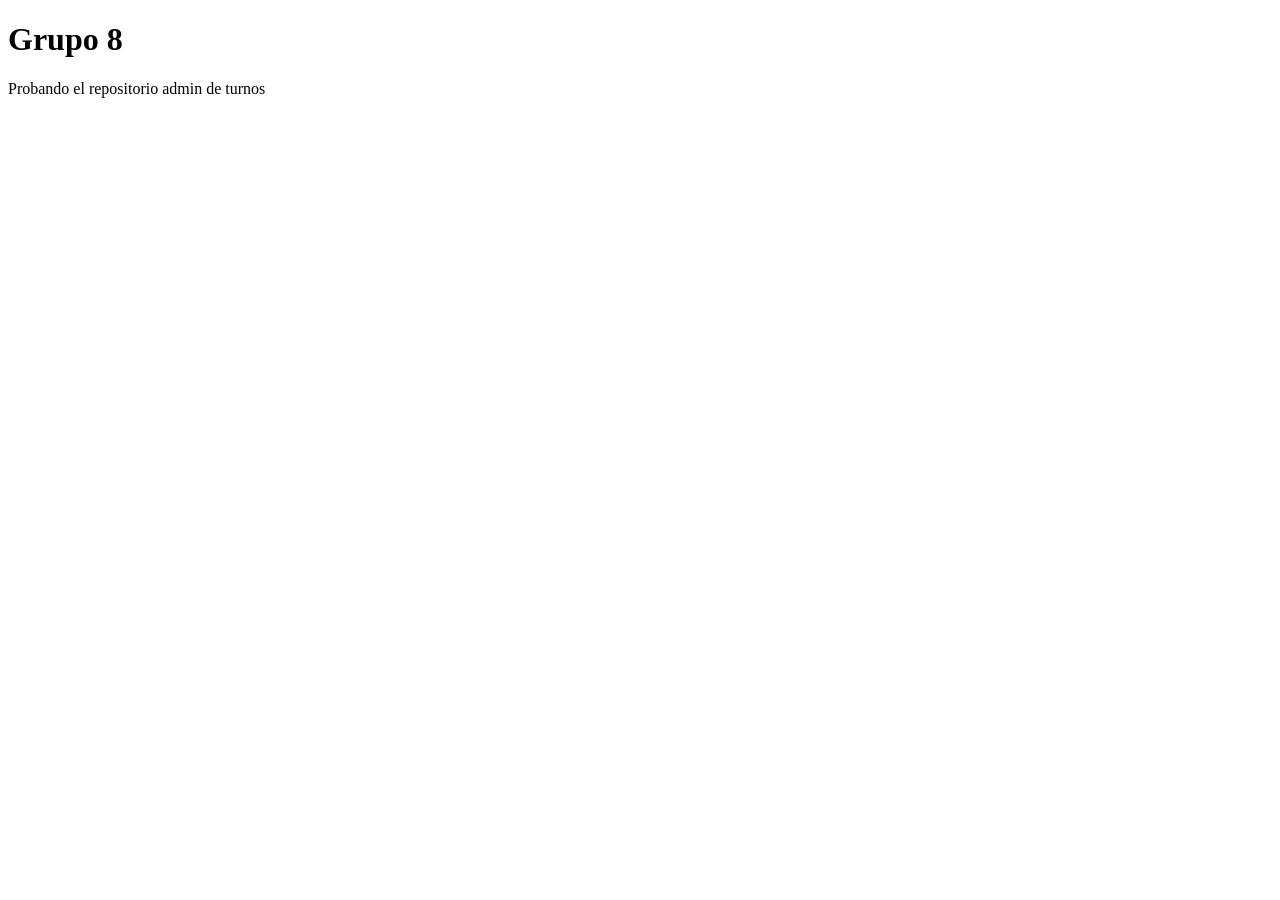
==== index.html @ 83505e36 "repositorio nuevo" ====
<!DOCTYPE html>
<html lang="en">
<head>
    <meta charset="UTF-8">
    <meta name="viewport" content="width=device-width, initial-scale=1.0">
    <title>Grupo 8</title>
</head>
<body>
    <h1>Grupo 8</h1>
    <p>Probando el repositorio admin de turnos</p>
</body>
</html>
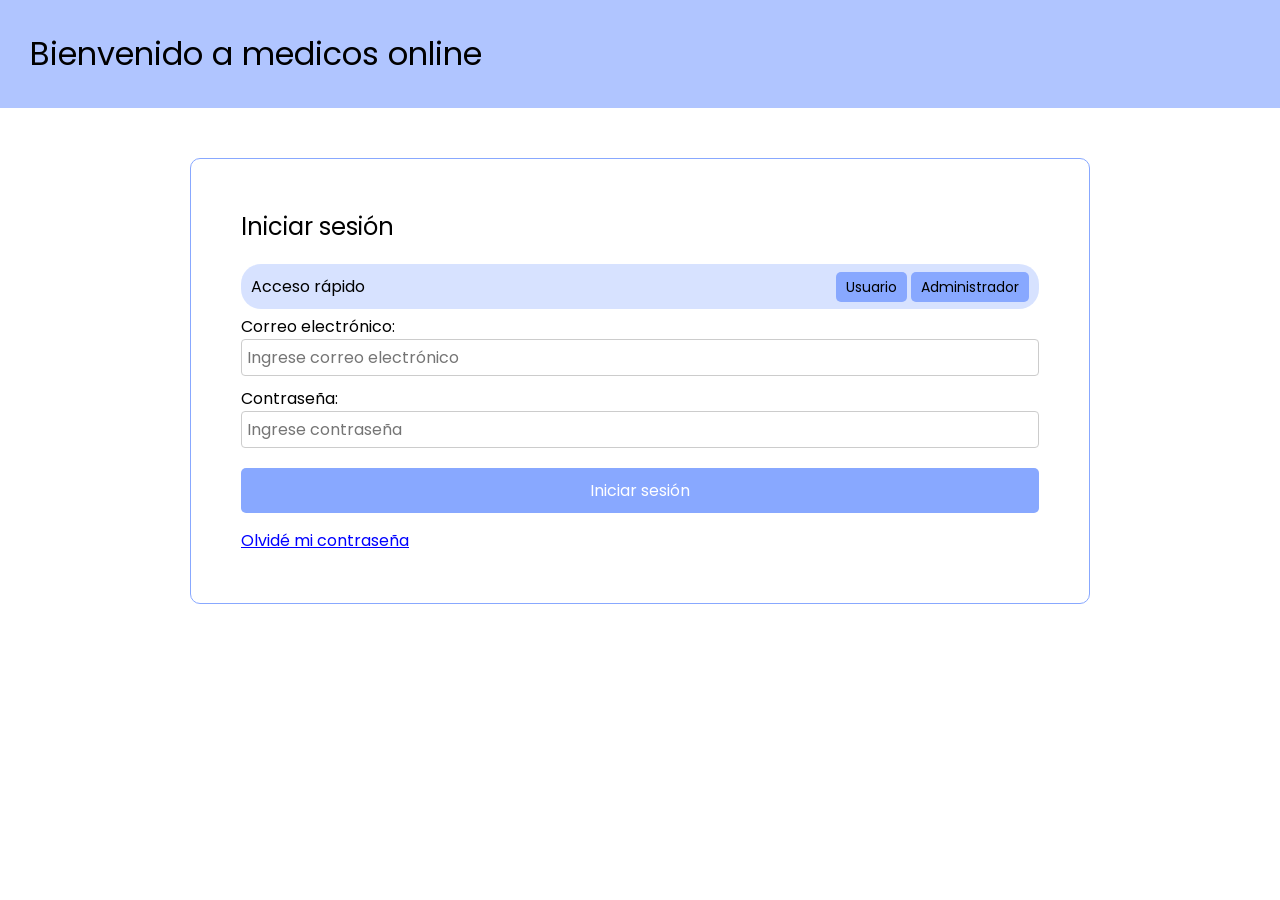
==== commit 1655f2a5: "ordenando carpetas" ====
--- a/index.html
+++ b/index.html
@@ -1,12 +1,55 @@
 <!DOCTYPE html>
 <html lang="en">
+
 <head>
     <meta charset="UTF-8">
     <meta name="viewport" content="width=device-width, initial-scale=1.0">
-    <title>Grupo 8</title>
+    <title>Inicio sesion</title>
+    <link rel="stylesheet" href=".css/styles.css">
+    <link rel="preconnect" href="https://fonts.googleapis.com">
+    <link rel="preconnect" href="https://fonts.gstatic.com" crossorigin>
+    <link
+        href="https://fonts.googleapis.com/css2?family=Poppins:ital,wght@0,100;0,200;0,300;0,400;0,500;0,600;0,700;0,800;0,900;1,100;1,200;1,300;1,400;1,500;1,600;1,700;1,800;1,900&display=swap"
+        rel="stylesheet">
+
 </head>
+
 <body>
-    <h1>Grupo 8</h1>
-    <p>Probando el repositorio admin de turnos</p>
+    <header class="header-inicio">
+        <h1>Bienvenido a medicos online</h1>
+    </header>
+    <main class="main">
+        <section class="login-section">
+            <h3 >Iniciar sesión</h3>
+            <div class="acceso-rapido">
+                <span>Acceso rápido</span>
+                <div>
+                    <a href=".html/usuario.html" class="button-simple">Usuario</a>
+                    <a href=".html/admin.html" class="button-simple">Administrador</a>
+                </div>
+            </div>
+
+            <form class="formulario-inicio" action=".html/usuario.html" method="get">
+                <div class="formulario-items">
+                    <label for="username">Correo electrónico:</label>
+                    <input class="input-form" type="email" id="username" name="username" placeholder="Ingrese correo electrónico" required>
+                </div>
+                <div class="formulario-items">
+                    <label for="password">Contraseña:</label>
+                    <input class="input-form" placeholder="Ingrese contraseña" type="password" id="password" name="password" required>
+                </div>
+
+                <button class="button-iniciar" type="submit">Iniciar sesión</button>
+            </form>
+
+
+            <div>
+                <a class="button-recuperar">Olvidé mi contraseña</a>
+            </div>
+
+        </section>
+    </main>
+
 </body>
+
 </html>
--- a/.css/styles.css
+++ b/.css/styles.css
@@ -0,0 +1,658 @@
+* {
+    margin: 0;
+    padding: 0;
+    box-sizing: border-box;
+    font-family: "Poppins", sans-serif;
+    font-weight: 400;
+    font-style: normal;
+}
+
+
+html,
+body {
+    min-width: 370px;
+}
+
+.header-inicio {
+    background-color: #88a8ffa9;
+    padding: 30px;
+    text-align: left;
+    margin-bottom: 50px;
+
+}
+
+.main {
+    display: flex;
+    justify-content: center;
+    align-items: center;
+    max-height: 100vh;
+}
+
+.login-section {
+    width: 100vh;
+    display: flex;
+    flex-direction: column;
+    border: 1px solid #88a8ff;
+    border-radius: 10px;
+    padding: 50px;
+    justify-content: center;
+    align-items: flex-start;
+
+}
+
+h3 {
+    font-size: 24px;
+    margin-bottom: 20px;
+    color: black;
+}
+
+.acceso-rapido {
+    display: flex;
+    flex-direction: row;
+    justify-content: space-between;
+    width: 100%;
+    padding: 10px 10px;
+    background-color: #88a8ff56;
+    text-align: center;
+    border-radius: 20px;
+
+}
+
+.button-simple {
+    background-color: #88a8ff;
+    color: black;
+    border: none;
+    padding: 5px 10px;
+    text-decoration: none;
+    cursor: pointer;
+    font-size: 14px;
+    border-radius: 5px;
+}
+
+.formulario-inicio {
+    display: flex;
+    flex-direction: column;
+    width: 100%;
+}
+
+.formulario-items {
+    display: flex;
+    flex-direction: column;
+    padding: 5px 0px;
+}
+
+.input-form {
+    padding: 5px;
+    border: 1px solid #ccc;
+    border-radius: 4px;
+    font-size: 16px;
+}
+
+.button-iniciar {
+    background-color: #88a8ff;
+    color: white;
+    border: none;
+    padding: 10px 20px;
+    cursor: pointer;
+    font-size: 16px;
+    border-radius: 5px;
+    margin: 15px 0px;
+}
+
+.button-recuperar {
+    text-align: center;
+    padding: 30px 0px;
+    color: blue;
+    text-decoration: underline;
+    cursor: pointer;
+
+}
+
+/* --- MI PERFIL --- */
+
+.pagina-perfil {
+    width: 80%;
+    max-width: 900px;
+    margin: 40px auto;
+}
+
+.pagina-perfil h2 {
+    font-size: 28px;
+    margin-bottom: 10px;
+}
+
+.pagina-perfil p {
+    margin-bottom: 20px;
+}
+
+.info-cuenta {
+    background-color: #88a8ff;
+    border: 1px solid #88a8ff;
+    border-radius: 10px;
+    padding: 25px;
+    margin-bottom: 25px;
+}
+
+.info-cuenta h3 {
+    margin-bottom: 15px;
+}
+
+.info-cuenta ul {
+    padding-left: 20px;
+    margin-bottom: 20px;
+}
+
+.info-cuenta li {
+    margin-bottom: 10px;
+}
+
+.info-cuenta button {
+    background-color: rgb(219, 235, 255);
+    color: black;
+    border: none;
+    padding: 10px 20px;
+    cursor: pointer;
+    border-radius: 5px;
+}
+
+.historial-turnos,
+.proximos-turnos {
+    background-color: white;
+    border: 1px solid #88a8ff;
+    border-radius: 10px;
+    padding: 25px;
+    margin-bottom: 25px;
+}
+
+.historial-turnos h3,
+.proximos-turnos h3 {
+    margin-bottom: 15px;
+}
+
+.historial-turnos ul,
+.proximos-turnos ul {
+    padding-left: 20px;
+    margin-bottom: 20px;
+}
+
+.historial-turnos li,
+.proximos-turnos li {
+    margin-bottom: 10px;
+}
+
+.pagina-perfil .button-volver {
+    display: inline-block;
+    background-color: #88a8ff;
+    color: black;
+    border: none;
+    padding: 10px 20px;
+    text-decoration: none;
+    cursor: pointer;
+    font-size: 16px;
+    border-radius: 5px;
+    margin-bottom: 20px;
+}
+
+/* ---- PÁGINA USUARIO ---- */
+
+
+.header-principal {
+    background-color: #88a8ffa9;
+    padding: 25px;
+    display: flex;
+    justify-content: space-between;
+    align-items: center;
+}
+
+.header-principal-nav {
+    display: flex;
+    align-items: center;
+    gap: 20px;
+}
+
+.header-principal a {
+    color: black;
+    padding: 5px 10px;
+    background-color: #88a8ff56;
+    border: 1px solid #88a8ff;
+    border-radius: 5px;
+    text-decoration: none;
+}
+
+.button-tema-pagina {
+    background-color: #88a8ff;
+    border: none;
+    border-radius: 5px;
+    padding: 10px;
+    cursor: pointer;
+}
+
+
+.pagina-usuario {
+    display: flex;
+    gap: 30px;
+    padding: 30px;
+    align-items: stretch;
+}
+
+
+.pagina-usuario aside {
+    width: 220px;
+    background-color: #88a8ff56;
+    border-radius: 10px;
+    padding: 20px;
+    box-sizing: border-box;
+}
+
+.pagina-usuario aside nav {
+    display: flex;
+    flex-direction: column;
+    gap: 20px;
+}
+
+.pagina-usuario aside a {
+    color: black;
+    text-decoration: none;
+}
+
+
+
+.contenido-usuario {
+    flex: 1;
+    display: flex;
+    flex-direction: column;
+    gap: 25px;
+}
+
+
+.home-usuario {
+    background-color: #88a8ff56;
+    border: 1px solid #88a8ff;
+    border-radius: 10px;
+    padding: 25px;
+    margin-bottom: 0;
+}
+
+.home-usuario p {
+    margin-bottom: 10px;
+}
+
+.button-nuevo-turno {
+    background-color: #88a8ff;
+    color: black;
+    border: none;
+    border-radius: 5px;
+    padding: 10px 20px;
+    margin: 10px 0px;
+    cursor: pointer;
+}
+
+.tarjetas-usuario {
+    display: flex;
+    gap: 20px;
+}
+
+.tarjetas-usuario .cards {
+    background-color: white;
+    border: 1px solid #88a8ff;
+    border-radius: 10px;
+    padding: 25px;
+    flex: 1;
+}
+
+.tarjetas-usuario .cards span {
+    display: block;
+    font-size: 20px;
+    font-weight: 600;
+    margin-bottom: 10px;
+}
+
+.tarjetas-usuario .cards p {
+    margin-bottom: 15px;
+}
+
+.tarjetas-usuario .cards a {
+    color: black;
+    text-decoration: none;
+}
+
+/* ---- PÁGINA SOLICITAR TURNOS ---- */
+
+
+
+.pagina-solicitud {
+    width: 80%;
+    max-width: 700px;
+    margin: 40px auto;
+}
+
+
+
+.pagina-solicitud .formulario {
+    background-color: white;
+    border: 1px solid #88a8ff;
+    border-radius: 10px;
+    padding: 30px;
+}
+
+
+
+.pagina-solicitud h2 {
+    font-size: 24px;
+    margin-bottom: 25px;
+    text-align: center;
+}
+
+
+
+.pagina-solicitud form {
+    display: flex;
+    flex-direction: column;
+}
+
+
+
+.pagina-solicitud label {
+    margin-bottom: 5px;
+    margin-top: 15px;
+}
+
+
+
+.pagina-solicitud input {
+    padding: 10px;
+    border: 1px solid #cccccc;
+    border-radius: 5px;
+    font-size: 16px;
+}
+
+.pagina-solicitud button {
+    background-color: #88a8ff;
+    color: black;
+    border: none;
+    border-radius: 5px;
+    padding: 12px 20px;
+    margin-top: 25px;
+    cursor: pointer;
+}
+
+
+.pagina-solicitud button:hover {
+    background-color: #6e92f5;
+
+}
+
+.pagina-solicitud .volver-solicitud {
+    display: inline-block;
+    background-color: #88a8ff;
+    color: black;
+    text-decoration: none;
+    border-radius: 5px;
+    padding: 10px 20px;
+    margin-top: 20px;
+}
+
+
+/* ---- PÁGINA ADMINISTRADOR ---- */
+
+
+
+.header-admin {
+    display: flex;
+    justify-content: space-between;
+    align-items: center;
+    background-color: #88a8ffa9;
+    padding: 25px;
+
+}
+
+.header-admin h1 {
+    margin-bottom: 15px;
+}
+
+.header-admin nav {
+    display: flex;
+    gap: 20px;
+    display: flex;
+    align-items: center;
+}
+
+.header-admin a {
+    color: black;
+    text-decoration: none;
+}
+
+
+
+.pagina-admin {
+    width: 80%;
+    max-width: 900px;
+    margin: 40px auto;
+}
+
+
+.pagina-admin .crear-turno {
+    background-color: #88a8ff56;
+    border: 1px solid #88a8ff;
+    border-radius: 10px;
+    padding: 25px;
+    margin-bottom: 25px;
+}
+
+.pagina-admin h2 {
+    font-size: 24px;
+    margin-bottom: 20px;
+}
+
+
+.pagina-admin form {
+    display: flex;
+    flex-direction: column;
+}
+
+.pagina-admin label {
+    margin-top: 15px;
+    margin-bottom: 5px;
+}
+
+.pagina-admin input {
+    padding: 10px;
+    border: 1px solid #cccccc;
+    border-radius: 5px;
+    font-size: 16px;
+}
+
+
+
+.pagina-admin button {
+    background-color: #88a8ff;
+    color: black;
+    border: none;
+    border-radius: 5px;
+    padding: 12px 20px;
+    margin-top: 20px;
+    cursor: pointer;
+}
+
+
+
+.pagina-admin .turnos {
+    border: 1px solid #88a8ff;
+    border-radius: 10px;
+    padding: 25px;
+}
+
+.pagina-admin .turnos article {
+    background-color: #88a8ff56;
+    border-radius: 5px;
+    padding: 15px;
+    margin-bottom: 15px;
+}
+
+.pagina-admin .turnos h3 {
+    margin-bottom: 10px;
+}
+
+.pagina-admin .turnos p {
+    margin-bottom: 5px;
+
+}
+
+/* pagina mis turnos */
+
+.lista-turnos {
+    display: grid;
+    grid-template-columns: 1fr 1fr 1fr 1fr;
+    gap: 20px;
+    margin: 20px 0;
+}
+
+.card-turno {
+    display: flex;
+    flex-direction: column;
+    gap: 14px;
+    padding: 20px;
+    border: 1px solid #d9d9d9;
+    border-radius: 12px;
+    background: #ffffff;
+    color: #222222;
+    box-shadow: 0 2px 6px rgba(0, 0, 0, 0.08);
+    font-family: "Poppins", sans-serif;
+}
+
+.card-turno-cabecera {
+    display: flex;
+    align-items: center;
+    gap: 15px;
+    margin-bottom: 15px;
+}
+.foto-medico {
+    width: 50px !important;
+    height: 50px !important;
+    min-width: 50px !important;
+    min-height: 50px !important;
+    border-radius: 50% !important;
+    object-fit: cover !important;
+    border: 2px solid #88a8ff !important;
+    object-position: top center !important;
+}
+
+.card-turno-especialidad {
+    font-size: 1.1rem;
+    font-weight: 600;
+}
+
+.card-turno-datos {
+    list-style: none;
+    margin: 0;
+    padding: 0;
+    display: flex;
+    flex-direction: column;
+    gap: 6px;
+    font-size: 0.95rem;
+    flex-grow: 1;
+}
+
+
+.card-turno-cancelado {
+    opacity: 0.6;
+}
+
+.button-cancelar-turno {
+    display: block;
+    padding: 10px 16px;
+    border: 2px solid #c62828;
+    border-radius: 8px;
+    background: transparent;
+    color: #c62828;
+    font-family: inherit;
+    font-weight: 600;
+    text-align: center;
+    text-decoration: none;
+    cursor: pointer;
+    transition: background 0.2s, color 0.2s;
+}
+
+.button-cancelar-turno:hover,
+.button-cancelar-turno:focus {
+    background: #c62828;
+    color: #ffffff;
+}
+
+
+
+
+/* media queries */
+@media (max-width: 750px) {
+
+    .header-principal {
+        flex-direction: row;
+        align-items: flex-start;
+        width: 100%;
+    }
+
+    .header-principal-nav,
+    .header-admin nav {
+        width: 100%;
+        display: flex;
+        flex-direction: column;
+        align-items: flex-end;
+        gap: 10px;
+    }
+
+    .lista-turnos {
+        display: grid;
+        grid-template-columns: 1fr;
+        gap: 20px;
+        margin: 20px 0;
+    }
+
+    .pagina-usuario {
+        flex-direction: column;
+    }
+
+    .pagina-usuario aside {
+        display: none;
+    }
+
+    .tarjetas-usuario {
+        flex-direction: column;
+    }
+
+    .pagina-solicitud {
+        width: 90%;
+    }
+
+    .pagina-admin {
+        width: 90%;
+    }
+}
+
+@media (max-width: 630px) {
+    .header-principal {
+        flex-direction: column;
+        align-items: flex-start;
+
+    }
+
+    .header-principal-nav {
+        margin-top: 10px;
+    }
+
+    .pagina-usuario {
+        padding: 15px;
+    }
+
+    .cards {
+        padding: 15px;
+        width: 100%;
+    }
+
+    .pagina-solicitud {
+        padding: 15px;
+    }
+
+    .pagina-admin {
+        padding: 15px;
+    }
+}
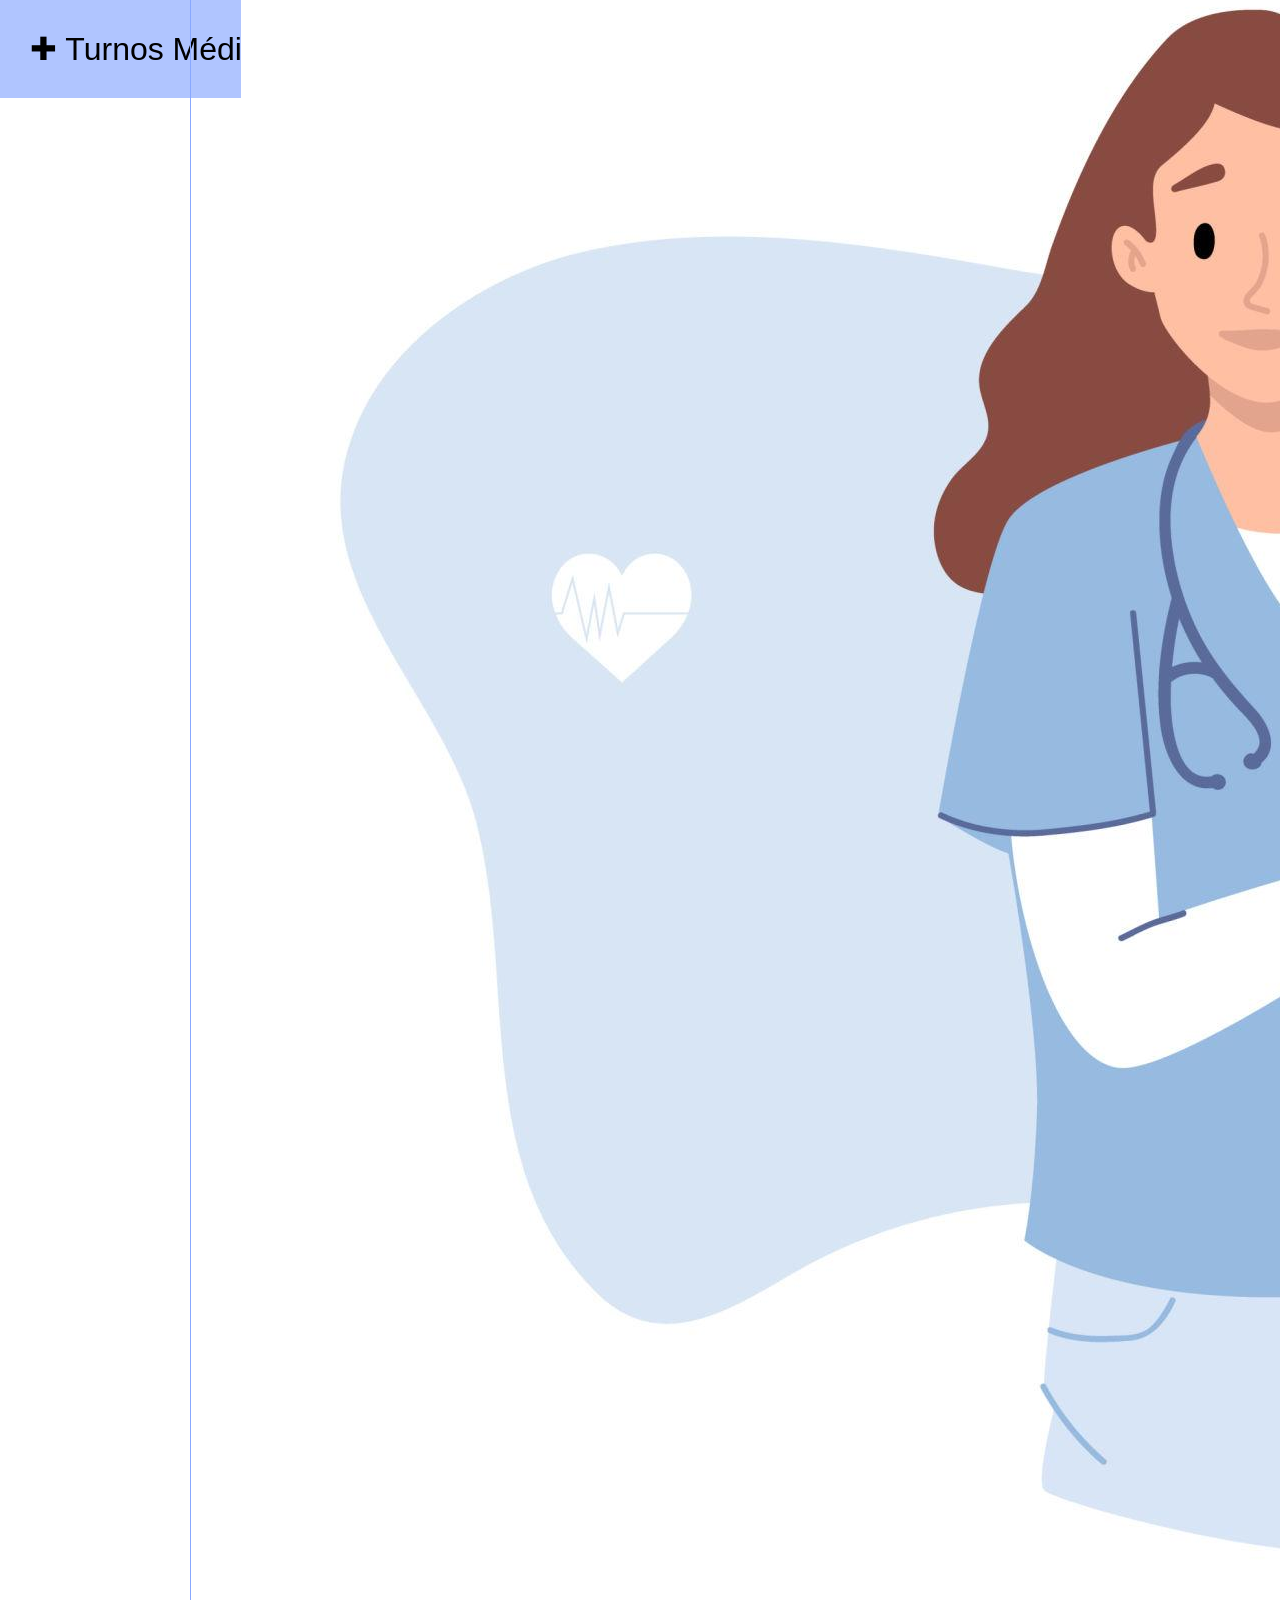
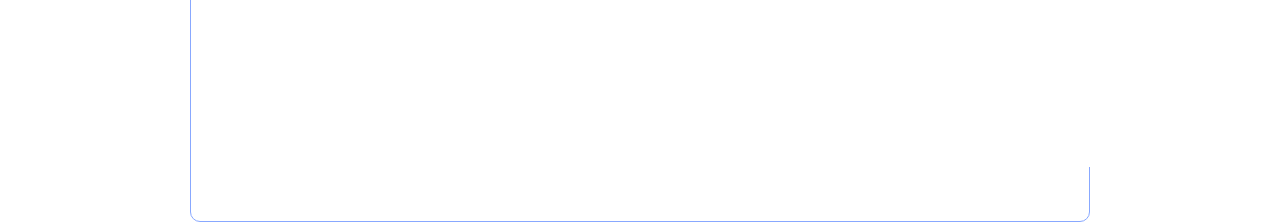
==== commit 11da0560: "Agrego favoritos, listas y tarjetas" ====
--- a/index.html
+++ b/index.html
@@ -1,55 +1,95 @@
+
 <!DOCTYPE html>
-<html lang="en">
-
+<html lang="es">
 <head>
     <meta charset="UTF-8">
     <meta name="viewport" content="width=device-width, initial-scale=1.0">
-    <title>Inicio sesion</title>
+    <title>Iniciar sesión | Turnos Médicos</title>
     <link rel="stylesheet" href=".css/styles.css">
-    <link rel="preconnect" href="https://fonts.googleapis.com">
-    <link rel="preconnect" href="https://fonts.gstatic.com" crossorigin>
-    <link
-        href="https://fonts.googleapis.com/css2?family=Poppins:ital,wght@0,100;0,200;0,300;0,400;0,500;0,600;0,700;0,800;0,900;1,100;1,200;1,300;1,400;1,500;1,600;1,700;1,800;1,900&display=swap"
-        rel="stylesheet">
-
 </head>
 
-<body>
+<body class="pagina-login">
+
     <header class="header-inicio">
-        <h1>Bienvenido a medicos online</h1>
+        <h1>✚ Turnos Médicos</h1>
     </header>
+
     <main class="main">
+
         <section class="login-section">
-            <h3 >Iniciar sesión</h3>
-            <div class="acceso-rapido">
-                <span>Acceso rápido</span>
-                <div>
-                    <a href=".html/usuario.html" class="button-simple">Usuario</a>
-                    <a href=".html/admin.html" class="button-simple">Administrador</a>
+
+            <div class="login-contenido">
+
+                <h2>¡Bienvenido!</h2>
+                <p class="login-subtitulo">
+                    Tu salud, más cerca.
+                </p>
+
+                <form class="formulario-inicio"
+                      action=".html/usuario.html">
+
+                    <div class="formulario-items">
+                        <label for="email">
+                            Correo electrónico
+                        </label>
+
+                        <input
+                            class="input-form"
+                            type="email"
+                            id="email"
+                            name="email"
+                            placeholder="ejemplo@correo.com"
+                            required
+                        >
+                    </div>
+
+                    <div class="formulario-items">
+                        <label for="password">
+                            Contraseña
+                        </label>
+
+                        <input
+                            class="input-form"
+                            type="password"
+                            id="password"
+                            name="password"
+                            placeholder="Ingresá tu contraseña"
+                            required
+                        >
+                    </div>
+
+                    <button type="submit" class="button-iniciar">
+                        Ingresar
+                    </button>
+
+                </form>
+
+                <div class="accesos-demo">
+                    <p>Accesos de prueba</p>
+
+                    <nav class="acceso-rapido">
+                        <a href=".html/usuario.html" class="button-simple">
+                            Usuario
+                        </a>
+
+                        <a href=".html/admin.html" class="button-simple">
+                            Administrador
+                        </a>
+                    </nav>
                 </div>
+
             </div>
 
-            <form class="formulario-inicio" action=".html/usuario.html" method="get">
-                <div class="formulario-items">
-                    <label for="username">Correo electrónico:</label>
-                    <input class="input-form" type="email" id="username" name="username" placeholder="Ingrese correo electrónico" required>
-                </div>
-                <div class="formulario-items">
-                    <label for="password">Contraseña:</label>
-                    <input class="input-form" placeholder="Ingrese contraseña" type="password" id="password" name="password" required>
-                </div>
-
-                <button class="button-iniciar" type="submit">Iniciar sesión</button>
-            </form>
-
-
-            <div>
-                <a class="button-recuperar">Olvidé mi contraseña</a>
+            <div class="login-ilustracion">
+                <img
+                    src=".img/doctora.png"
+                    alt="Ilustración de una doctora"
+                >
             </div>
 
         </section>
+
     </main>
 
 </body>
-
-</html>+</html>
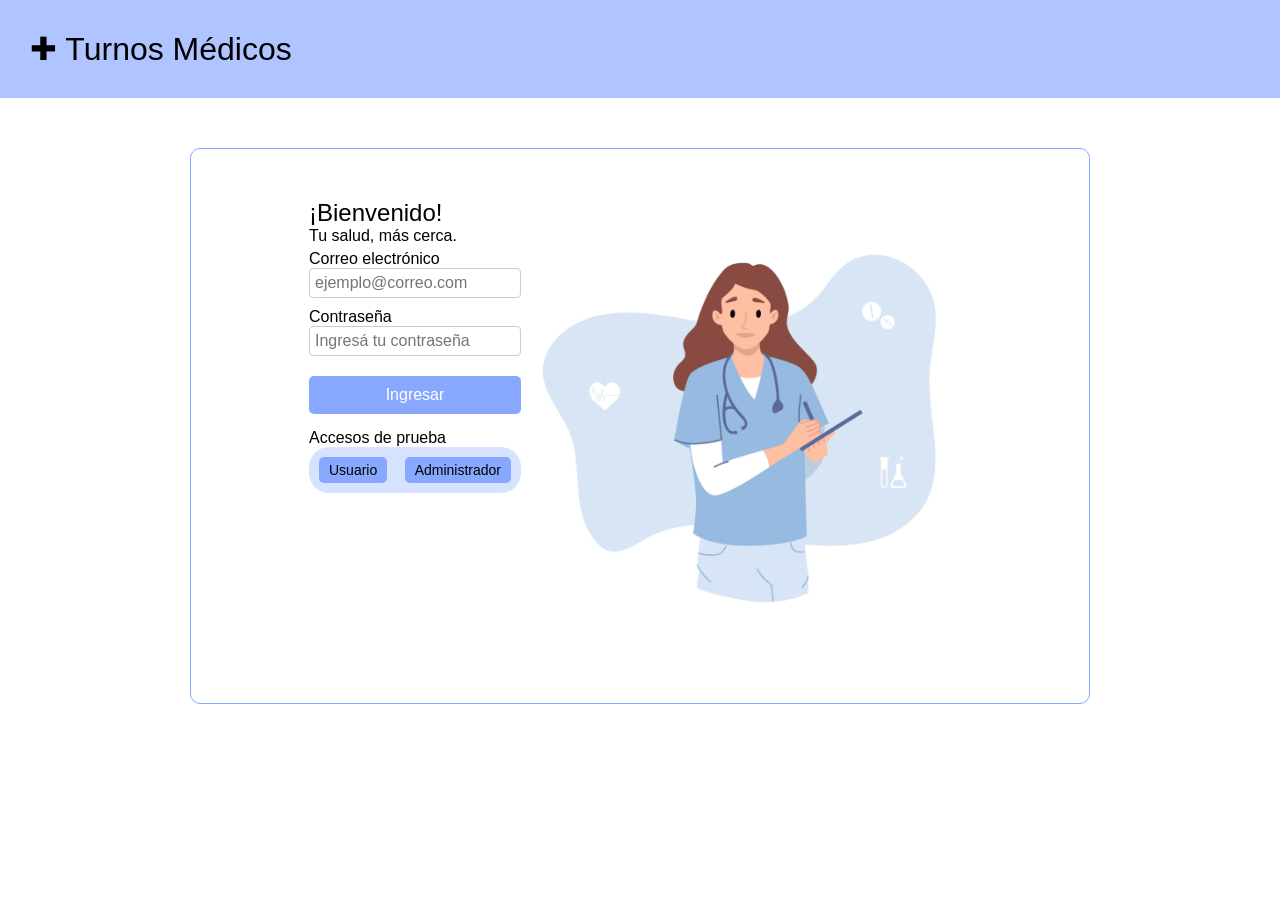
==== commit 8bb46709: "cambio tamaño de imagenes" ====
--- a/index.html
+++ b/index.html
@@ -81,7 +81,7 @@
             </div>
 
             <div class="login-ilustracion">
-                <img
+                <img class="login-img"
                     src=".img/doctora.png"
                     alt="Ilustración de una doctora"
                 >
--- a/.css/styles.css
+++ b/.css/styles.css
@@ -31,7 +31,7 @@
 .login-section {
     width: 100vh;
     display: flex;
-    flex-direction: column;
+    flex-direction: row;
     border: 1px solid #88a8ff;
     border-radius: 10px;
     padding: 50px;
@@ -191,6 +191,17 @@
     font-size: 16px;
     border-radius: 5px;
     margin-bottom: 20px;
+}
+
+.login-ilustracion{
+    width: 50vh;
+}
+
+.login-img{
+    width: 100%;
+    height: 100%;
+    object-fit: cover;
+    object-position: top center;
 }
 
 /* ---- PÁGINA USUARIO ---- */
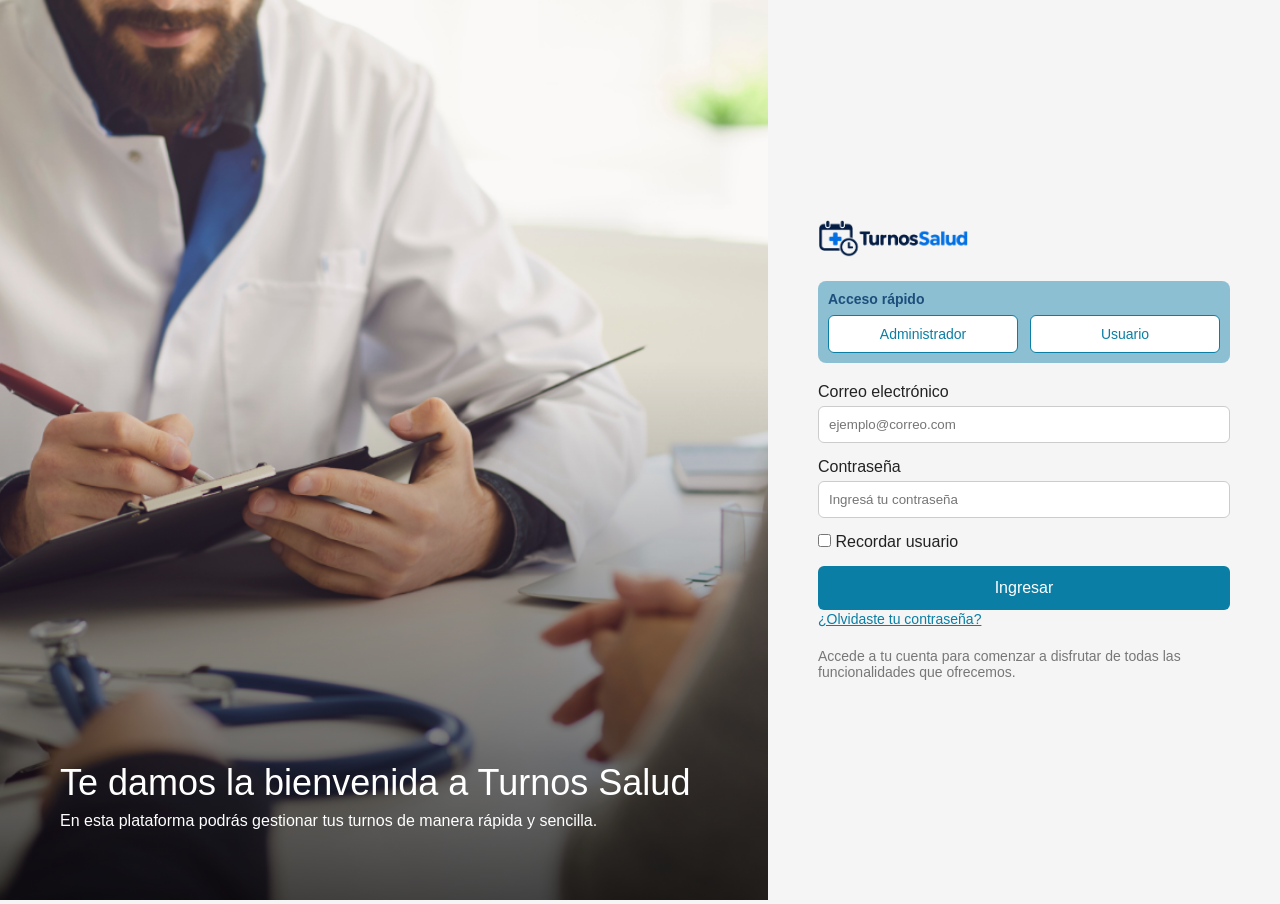
==== commit abf71b04: "cambios en inicio sesion + README" ====
--- a/index.html
+++ b/index.html
@@ -4,27 +4,40 @@
 <head>
     <meta charset="UTF-8">
     <meta name="viewport" content="width=device-width, initial-scale=1.0">
-    <title>Iniciar sesión | Turnos Médicos</title>
+    <title>Turnos Salud</title>
     <link rel="stylesheet" href=".css/styles.css">
+
 </head>
 
 <body class="pagina-login">
 
-    <header class="header-inicio">
-        <h1>✚ Turnos Médicos</h1>
-    </header>
+    <main class="main-login">
 
-    <main class="main">
+        <aside class="aside-left-img">
+            <div class="img-container">
+                <img src=".img/turnos-salud.png" alt="img-ppal" class="ppal-img">
+            </div>
 
-        <section class="login-section">
+            <div class="text-container">
+                <h1>Te damos la bienvenida a Turnos Salud</h1>
+                <p>En esta plataforma podrás gestionar tus turnos de manera rápida y sencilla.</p>
+            </div>
+        </aside>
 
-            <div class="login-contenido">
+        <aside class="aside-right-form">
+            <div class="logo-container">
+                <img src=".img/logo.png" alt="Logo" class="logo-img">
+            </div>
 
-                <h2>¡Bienvenido!</h2>
-                <p class="login-subtitulo">
-                    Tu salud, más cerca.
-                </p>
+            <div class="acceso-rapido">
+                <p>Acceso rápido</p>
+                <div class="acceso-rapido-buttons">
+                    <a href=".html/admin.html" class="btn-acceso-rapido" id="btn-acceso-rapido-admin">Administrador</a>
+                    <a href=".html/usuario.html" class="btn-acceso-rapido" id="btn-acceso-rapido-user">Usuario</a>
+                </div>
+            </div>
 
+            <div class="form-container">
                 <form class="formulario-inicio"
                       action=".html/usuario.html">
 
@@ -58,38 +71,30 @@
                         >
                     </div>
 
+                    <div>
+                        <input type="checkbox" id="remember-me" name="remember-me">
+                        <label for="remember-me">Recordar usuario</label>
+                    </div>
+
+
                     <button type="submit" class="button-iniciar">
                         Ingresar
                     </button>
 
                 </form>
 
-                <div class="accesos-demo">
-                    <p>Accesos de prueba</p>
-
-                    <nav class="acceso-rapido">
-                        <a href=".html/usuario.html" class="button-simple">
-                            Usuario
-                        </a>
-
-                        <a href=".html/admin.html" class="button-simple">
-                            Administrador
-                        </a>
-                    </nav>
-                </div>
+                <p><a href="">¿Olvidaste tu contraseña?</a></p>
 
             </div>
 
-            <div class="login-ilustracion">
-                <img class="login-img"
-                    src=".img/doctora.png"
-                    alt="Ilustración de una doctora"
-                >
+            <div class="footer-container">
+                <p>Accede a tu cuenta para comenzar a disfrutar de todas las funcionalidades que ofrecemos.</p>
             </div>
 
-        </section>
+        </aside>
 
     </main>
+    <script src=".js/script.js" defer></script>
 
 </body>
 </html>
--- a/.css/styles.css
+++ b/.css/styles.css
@@ -7,106 +7,165 @@
     font-style: normal;
 }
 
-
-html,
-body {
-    min-width: 370px;
-}
-
-.header-inicio {
-    background-color: #88a8ffa9;
-    padding: 30px;
-    text-align: left;
-    margin-bottom: 50px;
-
-}
-
-.main {
-    display: flex;
+body{
+    background-color: #f5f5f5;
+    color:#222222;
+    transition: 0.3s;
+}
+
+ body.modo-oscuro{
+    background-color: #222222;
+    color: #f5f5f5;
+}
+
+body.modo-oscuro .header-inicio {
+    background-color: #222222;
+    color: #f5f5f5;
+}
+
+/* --- INICIO --- */
+
+.main-login {
+    display: flex;
+    min-height: 100vh;
+}
+ 
+.aside-left-img {
+    flex: 0 0 60%;
+    position: relative;
+    display: flex;
+    align-items: flex-end;      
+    justify-content: flex-start; 
+}
+ 
+.aside-right-form {
+    flex: 0 0 40%;
+    display: flex;
+    flex-direction: column;
     justify-content: center;
-    align-items: center;
-    max-height: 100vh;
-}
-
-.login-section {
-    width: 100vh;
-    display: flex;
-    flex-direction: row;
-    border: 1px solid #88a8ff;
-    border-radius: 10px;
+    gap: 20px;
     padding: 50px;
-    justify-content: center;
-    align-items: flex-start;
-
-}
-
-h3 {
-    font-size: 24px;
-    margin-bottom: 20px;
-    color: black;
-}
-
+}
+ 
+/* ---------- Lado izquierdo ---------- */
+.img-container {
+    position: absolute;
+    inset: 0;
+}
+ 
+.ppal-img {
+    width: 100%;
+    height: 100%;
+    object-fit: cover;
+}
+ 
+.img-container::after {
+    content: "";
+    position: absolute;
+    inset: 0;
+    background: linear-gradient(to top, rgba(0, 0, 0, 0.7), transparent 60%);
+}
+ 
+.text-container {
+    position: relative;
+    padding: 0px 10px 70px 60px;
+    max-width: 720px;
+    color: #fff;
+}
+ 
+.text-container h1 {
+    margin-bottom: 8px;
+    font-size: 36px;
+}
+ 
+/* ---------- Lado derecho ---------- */
+.logo-img {
+    max-width: 150px;
+}
+ 
 .acceso-rapido {
-    display: flex;
-    flex-direction: row;
-    justify-content: space-between;
-    width: 100%;
-    padding: 10px 10px;
-    background-color: #88a8ff56;
+    background: #0a7da473;
+    padding: 10px;
+    border-radius: 8px;
+}
+
+.acceso-rapido p {
+    margin-bottom: 8px;
+    font-size: 14px;
+    color: #1d4e7c;
+    font-weight: 600;
+}
+ 
+.acceso-rapido-buttons {
+    display: flex;          
+    gap: 12px;
+}
+
+.btn-acceso-rapido {
+    flex: 1;
+    display: block;         
     text-align: center;
-    border-radius: 20px;
-
-}
-
-.button-simple {
-    background-color: #88a8ff;
-    color: black;
+    text-decoration: none;
+    font-size: 14px;
+    padding: 10px;
+    border: 1px solid #0a7ea4;
+    border-radius: 6px;
+    background: #fff;
+    color: #0a7ea4;
+    cursor: pointer;
+}
+ 
+.btn-acceso-rapido:hover {
+    background: #e8f6fb;
+}
+ 
+.formulario-inicio {
+    display: flex;
+    flex-direction: column;
+    gap: 15px;
+}
+ 
+.formulario-items {
+    display: flex;
+    flex-direction: column;
+    gap: 5px;
+}
+ 
+.input-form {
+    padding: 10px;
+    border: 1px solid #ccc;
+    border-radius: 6px;
+}
+ 
+.input-form:focus {
+    outline: none;
+    border-color: #0a7ea4;
+}
+ 
+.button-iniciar {
+    padding: 13px;
     border: none;
-    padding: 5px 10px;
-    text-decoration: none;
-    cursor: pointer;
+    border-radius: 6px;
+    background: #0a7ea4;
+    color: #fff;
+    font-size: 16px;
+    cursor: pointer;
+}
+ 
+.button-iniciar:hover {
+    background: #086583;
+}
+ 
+.form-container a {
+    color: #0a7ea4;
     font-size: 14px;
-    border-radius: 5px;
-}
-
-.formulario-inicio {
-    display: flex;
-    flex-direction: column;
-    width: 100%;
-}
-
-.formulario-items {
-    display: flex;
-    flex-direction: column;
-    padding: 5px 0px;
-}
-
-.input-form {
-    padding: 5px;
-    border: 1px solid #ccc;
-    border-radius: 4px;
-    font-size: 16px;
-}
-
-.button-iniciar {
-    background-color: #88a8ff;
-    color: white;
-    border: none;
-    padding: 10px 20px;
-    cursor: pointer;
-    font-size: 16px;
-    border-radius: 5px;
-    margin: 15px 0px;
-}
-
-.button-recuperar {
-    text-align: center;
-    padding: 30px 0px;
-    color: blue;
-    text-decoration: underline;
-    cursor: pointer;
-
-}
+}
+ 
+.footer-container p {
+    font-size: 14px;
+    color: #777;
+}
+
 
 /* --- MI PERFIL --- */
 
@@ -593,6 +652,7 @@
 
 
 
+
 /* media queries */
 @media (max-width: 750px) {
 
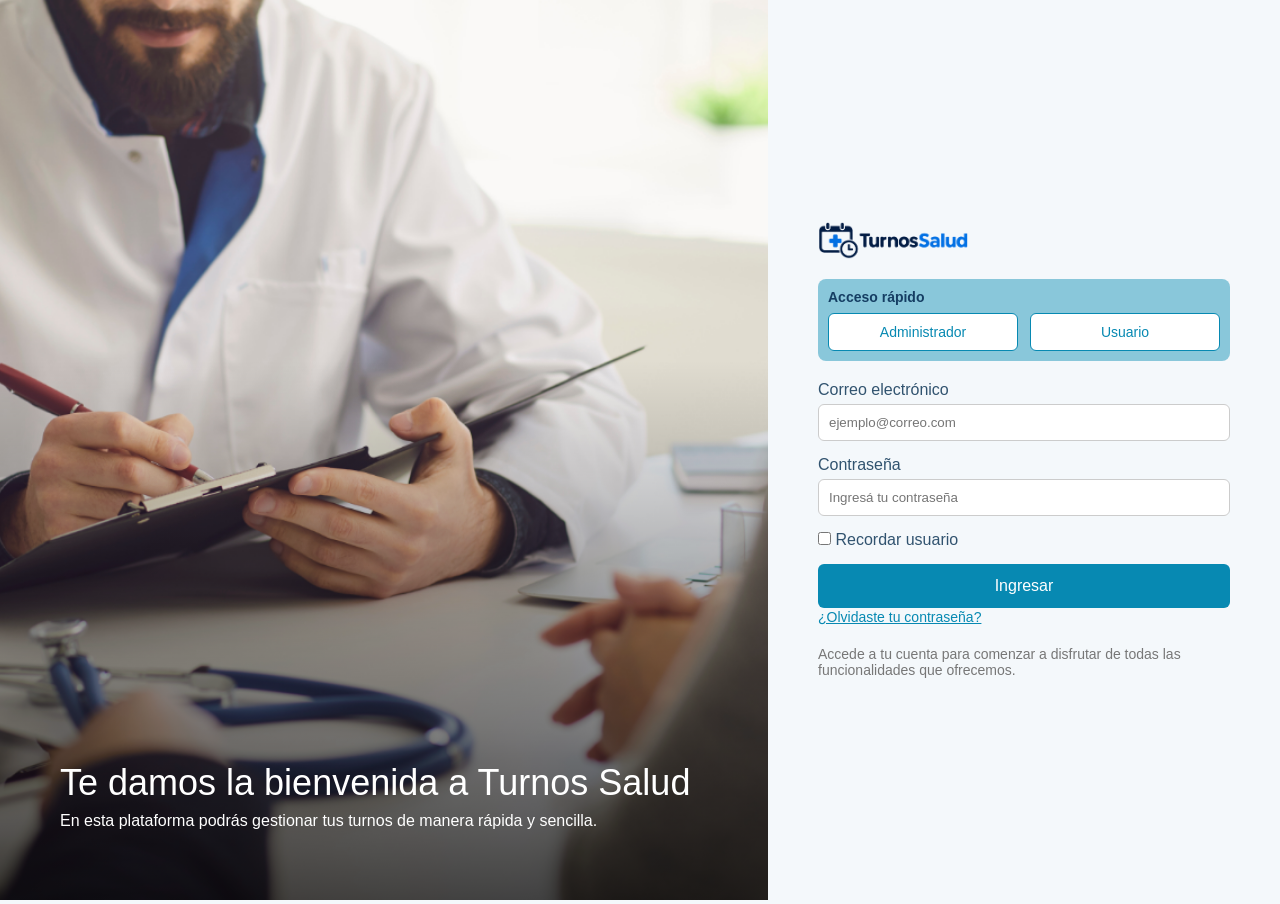
==== commit 0dbeac01: "reorganizacion de paginas y vinculacion entre paginas." ====
--- a/index.html
+++ b/index.html
@@ -94,7 +94,6 @@
         </aside>
 
     </main>
-    <script src=".js/script.js" defer></script>
 
 </body>
 </html>
--- a/.css/styles.css
+++ b/.css/styles.css
@@ -1,3 +1,5 @@
+/* --- BASE --- */
+
 * {
     margin: 0;
     padding: 0;
@@ -7,21 +9,80 @@
     font-style: normal;
 }
 
-body{
-    background-color: #f5f5f5;
-    color:#222222;
+body {
+    background-color: #f4f8fb;
+    color: #31536f;
     transition: 0.3s;
 }
 
- body.modo-oscuro{
-    background-color: #222222;
-    color: #f5f5f5;
-}
-
-body.modo-oscuro .header-inicio {
-    background-color: #222222;
-    color: #f5f5f5;
-}
+
+/* --- HEADER (compartido) --- */
+
+.header-principal {
+    width: 100%;
+    min-height: 76px;
+    padding: 0 5.5%;
+    display: flex;
+    align-items: center;
+    justify-content: space-between;
+    background: #ffffff;
+    border-bottom: 1px solid #dce7ef;
+}
+
+.logo-container {
+    display: flex;
+    align-items: center;
+}
+
+.logo-link {
+    display: flex;
+    align-items: center;
+    gap: 10px;
+    text-decoration: none;
+}
+
+.logo-img {
+    max-width: 150px;
+}
+
+.header-principal-nav {
+    display: flex;
+    align-items: center;
+    gap: 20px;
+}
+
+.header-principal-nav a {
+    padding: 10px 14px;
+    color: #42637a;
+    font-size: 14px;
+    font-weight: 500;
+    text-decoration: none;
+    border-radius: 9px;
+    transition: 0.2s;
+}
+
+.header-principal-nav a:hover {
+    background: #e8f4fa;
+    color: #0789b2;
+}
+
+.header-principal-nav .button-reservar-turno {
+    background: #e8f4fa;
+    color: #0789b2;
+}
+
+.button-tema-pagina {
+    padding: 11px 15px;
+    background: none;
+    border: none;
+    border-radius: 9px;
+    cursor: pointer;
+}
+
+.button-tema-pagina:hover {
+    background: #e8f4fa;
+}
+
 
 /* --- INICIO --- */
 
@@ -29,701 +90,3084 @@
     display: flex;
     min-height: 100vh;
 }
- 
+
+/* ---------- Lado izquierdo ---------- */
+
 .aside-left-img {
     flex: 0 0 60%;
     position: relative;
     display: flex;
-    align-items: flex-end;      
-    justify-content: flex-start; 
-}
- 
-.aside-right-form {
-    flex: 0 0 40%;
-    display: flex;
-    flex-direction: column;
-    justify-content: center;
-    gap: 20px;
-    padding: 50px;
-}
- 
-/* ---------- Lado izquierdo ---------- */
+    align-items: flex-end;
+    justify-content: flex-start;
+}
+
 .img-container {
     position: absolute;
     inset: 0;
 }
- 
+
 .ppal-img {
     width: 100%;
     height: 100%;
     object-fit: cover;
 }
- 
+
 .img-container::after {
     content: "";
     position: absolute;
     inset: 0;
     background: linear-gradient(to top, rgba(0, 0, 0, 0.7), transparent 60%);
 }
- 
+
 .text-container {
     position: relative;
-    padding: 0px 10px 70px 60px;
+    padding: 0 10px 70px 60px;
     max-width: 720px;
-    color: #fff;
-}
- 
+    color: #ffffff;
+}
+
 .text-container h1 {
     margin-bottom: 8px;
     font-size: 36px;
 }
- 
+
 /* ---------- Lado derecho ---------- */
-.logo-img {
-    max-width: 150px;
-}
- 
+
+.aside-right-form {
+    flex: 0 0 40%;
+    display: flex;
+    flex-direction: column;
+    justify-content: center;
+    gap: 20px;
+    padding: 50px;
+}
+
 .acceso-rapido {
-    background: #0a7da473;
     padding: 10px;
+    background: #0789b273;
     border-radius: 8px;
 }
 
 .acceso-rapido p {
     margin-bottom: 8px;
+    color: #153e63;
     font-size: 14px;
-    color: #1d4e7c;
     font-weight: 600;
 }
- 
+
 .acceso-rapido-buttons {
-    display: flex;          
+    display: flex;
     gap: 12px;
 }
 
 .btn-acceso-rapido {
     flex: 1;
-    display: block;         
+    padding: 10px;
+    background: #ffffff;
+    color: #0789b2;
+    font-size: 14px;
     text-align: center;
     text-decoration: none;
-    font-size: 14px;
-    padding: 10px;
-    border: 1px solid #0a7ea4;
+    border: 1px solid #0789b2;
     border-radius: 6px;
-    background: #fff;
-    color: #0a7ea4;
     cursor: pointer;
 }
- 
+
 .btn-acceso-rapido:hover {
-    background: #e8f6fb;
-}
- 
+    background: #e8f4fa;
+}
+
 .formulario-inicio {
     display: flex;
     flex-direction: column;
     gap: 15px;
 }
- 
+
 .formulario-items {
     display: flex;
     flex-direction: column;
     gap: 5px;
 }
- 
+
 .input-form {
     padding: 10px;
-    border: 1px solid #ccc;
+    background: #ffffff;
+    color: #222222;
+    border: 1px solid #cccccc;
     border-radius: 6px;
 }
- 
+
 .input-form:focus {
     outline: none;
-    border-color: #0a7ea4;
-}
- 
+    border-color: #0789b2;
+}
+
 .button-iniciar {
     padding: 13px;
+    background: #0789b2;
+    color: #ffffff;
+    font-size: 16px;
     border: none;
     border-radius: 6px;
-    background: #0a7ea4;
-    color: #fff;
-    font-size: 16px;
     cursor: pointer;
 }
- 
+
 .button-iniciar:hover {
-    background: #086583;
-}
- 
+    background: #066f91;
+}
+
 .form-container a {
-    color: #0a7ea4;
+    color: #0789b2;
     font-size: 14px;
 }
- 
+
 .footer-container p {
+    color: #777777;
     font-size: 14px;
-    color: #777;
 }
 
 
 /* --- MI PERFIL --- */
 
-.pagina-perfil {
-    width: 80%;
-    max-width: 900px;
+.layout-perfil {
+    display: flex;
+    align-items: flex-start;
+    gap: 30px;
+    max-width: 1550px;
     margin: 40px auto;
-}
-
-.pagina-perfil h2 {
+    padding: 0 35px;
+}
+
+.menu-lateral-perfil {
+    width: 250px;
+    flex-shrink: 0;
+    display: flex;
+    flex-direction: column;
+    gap: 9px;
+    padding: 25px 16px;
+    background: #ffffff;
+    border: 1px solid #dce7ef;
+    border-radius: 18px;
+}
+
+.menu-lateral-perfil a {
+    padding: 13px 15px;
+    color: #31536f;
+    text-decoration: none;
+    border-radius: 9px;
+    transition: 0.2s;
+}
+
+.menu-lateral-perfil a:hover,
+.menu-lateral-perfil a.activo {
+    background: #e8f4fa;
+    color: #0789b2;
+}
+
+.contenido-perfil {
+    flex: 1;
+    min-width: 0;
+    display: flex;
+    flex-direction: column;
+    gap: 22px;
+}
+
+.titulo-perfil h2 {
+    margin-bottom: 8px;
+    color: #153e63;
     font-size: 28px;
-    margin-bottom: 10px;
-}
-
-.pagina-perfil p {
-    margin-bottom: 20px;
-}
-
-.info-cuenta {
-    background-color: #88a8ff;
-    border: 1px solid #88a8ff;
-    border-radius: 10px;
-    padding: 25px;
-    margin-bottom: 25px;
-}
-
-.info-cuenta h3 {
-    margin-bottom: 15px;
-}
-
-.info-cuenta ul {
-    padding-left: 20px;
-    margin-bottom: 20px;
-}
-
-.info-cuenta li {
-    margin-bottom: 10px;
-}
-
-.info-cuenta button {
-    background-color: rgb(219, 235, 255);
-    color: black;
-    border: none;
-    padding: 10px 20px;
-    cursor: pointer;
-    border-radius: 5px;
-}
-
-.historial-turnos,
-.proximos-turnos {
-    background-color: white;
-    border: 1px solid #88a8ff;
-    border-radius: 10px;
-    padding: 25px;
-    margin-bottom: 25px;
-}
-
-.historial-turnos h3,
-.proximos-turnos h3 {
-    margin-bottom: 15px;
-}
-
-.historial-turnos ul,
-.proximos-turnos ul {
-    padding-left: 20px;
-    margin-bottom: 20px;
-}
-
-.historial-turnos li,
-.proximos-turnos li {
-    margin-bottom: 10px;
-}
-
-.pagina-perfil .button-volver {
-    display: inline-block;
-    background-color: #88a8ff;
-    color: black;
-    border: none;
-    padding: 10px 20px;
-    text-decoration: none;
-    cursor: pointer;
-    font-size: 16px;
-    border-radius: 5px;
-    margin-bottom: 20px;
-}
-
-.login-ilustracion{
-    width: 50vh;
-}
-
-.login-img{
+}
+
+.titulo-perfil p {
+    color: #648099;
+    font-size: 14px;
+}
+
+/* ---------- Presentación del paciente ---------- */
+
+.presentacion-paciente {
+    display: flex;
+    align-items: center;
+    gap: 22px;
+    padding: 25px 30px;
+    background: linear-gradient(110deg, #dceff7, #eff8fc);
+    border: 1px solid #cfe5f0;
+    border-radius: 18px;
+}
+
+.foto-paciente {
+    width: 100px;
+    height: 100px;
+    flex-shrink: 0;
+    overflow: hidden;
+    border: 4px solid #ffffff;
+    border-radius: 50%;
+}
+
+.foto-paciente img {
     width: 100%;
     height: 100%;
     object-fit: cover;
-    object-position: top center;
-}
-
-/* ---- PÁGINA USUARIO ---- */
-
-
-.header-principal {
-    background-color: #88a8ffa9;
-    padding: 25px;
+    object-position: center;
+}
+
+.datos-presentacion {
+    flex: 1;
+}
+
+.estado-cuenta {
+    color: #16865d;
+    font-size: 12px;
+    font-weight: 600;
+}
+
+.datos-presentacion h3 {
+    margin: 7px 0;
+    color: #153e63;
+    font-size: 25px;
+}
+
+.datos-presentacion p {
+    margin-bottom: 5px;
+    color: #31536f;
+    font-size: 14px;
+}
+
+.fecha-registro {
+    color: #648099;
+    font-size: 12px;
+}
+
+.button-editar-perfil {
+    padding: 12px 18px;
+    background: #0789b2;
+    color: #ffffff;
+    border: none;
+    border-radius: 9px;
+    cursor: pointer;
+    transition: 0.2s;
+}
+
+.button-editar-perfil:hover {
+    background: #066f91;
+}
+
+/* ---------- Tarjetas de datos ---------- */
+
+.tarjeta-perfil {
+    padding: 25px 28px;
+    background: #ffffff;
+    border: 1px solid #dce7ef;
+    border-radius: 17px;
+}
+
+.encabezado-perfil-seccion {
     display: flex;
     justify-content: space-between;
     align-items: center;
-}
-
-.header-principal-nav {
-    display: flex;
-    align-items: center;
+    gap: 15px;
+    margin-bottom: 23px;
+}
+
+.encabezado-perfil-seccion h3 {
+    margin-bottom: 7px;
+    color: #153e63;
+    font-size: 20px;
+}
+
+.encabezado-perfil-seccion p {
+    color: #648099;
+    font-size: 13px;
+}
+
+.encabezado-perfil-seccion a {
+    color: #0789b2;
+    font-size: 13px;
+    text-decoration: none;
+    white-space: nowrap;
+}
+
+.encabezado-perfil-seccion a:hover {
+    text-decoration: underline;
+}
+
+.datos-personales-grid {
+    display: flex;
+    flex-wrap: wrap;
+    gap: 23px 35px;
+}
+
+.dato-perfil {
+    flex: 1 1 calc(50% - 18px);
+    min-width: 0;
+}
+
+.dato-perfil span {
+    display: block;
+    margin-bottom: 7px;
+    color: #648099;
+    font-size: 12px;
+}
+
+.dato-perfil p {
+    color: #244a6b;
+    font-size: 14px;
+    font-weight: 500;
+    overflow-wrap: anywhere;
+}
+
+.input-editar-perfil {
+    width: 100%;
+    padding: 8px;
+    background: #ffffff;
+    color: #244a6b;
+    font-size: 14px;
+    border: 1px solid #0789b2;
+    border-radius: 6px;
+}
+
+.input-editar-perfil:focus {
+    outline: none;
+    border-color: #066f91;
+}
+
+/* ---------- Estadísticas ---------- */
+
+.estadisticas-perfil {
+    display: flex;
+    gap: 18px;
+}
+
+.estadistica-paciente {
+    flex: 1;
+    display: flex;
+    align-items: center;
+    gap: 16px;
+    padding: 20px 22px;
+    background: #ffffff;
+    border: 1px solid #dce7ef;
+    border-radius: 15px;
+}
+
+.icono-estadistica {
+    width: 48px;
+    height: 48px;
+    display: flex;
+    align-items: center;
+    justify-content: center;
+    background: #e8f4fa;
+    color: #0789b2;
+    font-size: 26px;
+    border-radius: 12px;
+}
+
+.estadistica-paciente strong {
+    color: #153e63;
+    font-size: 25px;
+}
+
+.estadistica-paciente p {
+    margin-top: 3px;
+    color: #648099;
+    font-size: 12px;
+}
+
+/* ---------- Próxima consulta ---------- */
+
+.consulta-perfil {
+    display: flex;
+    align-items: center;
+    gap: 17px;
+    padding: 16px;
+    background: #f8fbfd;
+    border: 1px solid #e0eaf0;
+    border-radius: 13px;
+}
+
+.fecha-consulta {
+    width: 62px;
+    height: 62px;
+    flex-shrink: 0;
+    display: flex;
+    flex-direction: column;
+    align-items: center;
+    justify-content: center;
+    background: #e8f4fa;
+    color: #0789b2;
+    border-radius: 11px;
+}
+
+.fecha-consulta strong {
+    font-size: 24px;
+}
+
+.fecha-consulta span {
+    font-size: 11px;
+    font-weight: 600;
+}
+
+.datos-consulta {
+    flex: 1;
+}
+
+.datos-consulta h4 {
+    margin-bottom: 5px;
+    color: #153e63;
+    font-size: 15px;
+}
+
+.datos-consulta p {
+    margin-bottom: 5px;
+    color: #648099;
+    font-size: 13px;
+}
+
+.datos-consulta span {
+    color: #31536f;
+    font-size: 12px;
+}
+
+.estado-consulta {
+    padding: 7px 12px;
+    background: #e4f5ed;
+    color: #16865d;
+    font-size: 11px;
+    font-weight: 600;
+    white-space: nowrap;
+    border-radius: 20px;
+}
+
+/* ---------- Médicos favoritos ---------- */
+
+.medico-favorito-perfil {
+    display: flex;
+    align-items: center;
+    gap: 15px;
+    margin-bottom: 10px;
+    padding: 15px;
+    background: #f8fbfd;
+    border: 1px solid #e0eaf0;
+    border-radius: 13px;
+}
+
+.avatar-medico-perfil {
+    width: 46px;
+    height: 46px;
+    flex-shrink: 0;
+    display: flex;
+    align-items: center;
+    justify-content: center;
+    background: #e8f4fa;
+    color: #0789b2;
+    font-weight: 600;
+    border-radius: 50%;
+}
+
+.datos-medico-perfil {
+    flex: 1;
+}
+
+.datos-medico-perfil h4 {
+    margin-bottom: 5px;
+    color: #153e63;
+    font-size: 14px;
+}
+
+.datos-medico-perfil p {
+    color: #648099;
+    font-size: 12px;
+}
+
+.corazon-favorito {
+    color: #0789b2;
+    font-size: 21px;
+}
+
+.button-solicitar-perfil {
+    padding: 10px 15px;
+    background: #0789b2;
+    color: #ffffff;
+    font-size: 12px;
+    text-align: center;
+    text-decoration: none;
+    white-space: nowrap;
+    border-radius: 9px;
+}
+
+.button-solicitar-perfil:hover {
+    background: #066f91;
+}
+
+
+/* --- PÁGINA USUARIO --- */
+
+.pagina-inicio-usuario {
+    min-height: 100vh;
+}
+
+.pagina-usuario {
+    display: flex;
+    gap: 28px;
+    max-width: 1450px;
+    margin: auto;
+    padding: 35px 30px;
+}
+
+.contenido-usuario {
+    flex: 1;
+    min-width: 0;
+    display: flex;
+    flex-direction: column;
+    gap: 25px;
+}
+
+.home-usuario {
+    padding: 30px;
+    background: #ffffff;
+    border: 1px solid #dce7ef;
+    border-radius: 20px;
+}
+
+.home-usuario h2 {
+    margin-bottom: 12px;
+    color: #153e63;
+    font-size: 25px;
+}
+
+.home-usuario p {
+    margin-bottom: 10px;
+    color: #648099;
+    font-size: 14px;
+}
+
+/* ---------- Bienvenida y búsqueda ---------- */
+
+.bienvenida-usuario {
+    position: relative;
+    min-height: 310px;
+    padding: 45px 280px 40px 45px;
+    background: linear-gradient(115deg, #d9edf7, #eef8fc 75%);
+    border: 1px solid #cfe5f0;
+    overflow: hidden;
+}
+
+.bienvenida-usuario h2 {
+    margin-bottom: 12px;
+    font-size: 32px;
+    line-height: 1.2;
+}
+
+.bienvenida-usuario p {
+    max-width: 520px;
+    margin-bottom: 25px;
+    line-height: 1.7;
+}
+
+.formulario-busqueda {
+    display: flex;
+    align-items: flex-end;
+    gap: 12px;
+    max-width: 650px;
+}
+
+.campo-busqueda {
+    flex: 1;
+    min-width: 0;
+    display: flex;
+    flex-direction: column;
+    gap: 7px;
+}
+
+.campo-busqueda label {
+    color: #31536f;
+    font-size: 13px;
+    font-weight: 600;
+}
+
+.campo-busqueda select,
+.campo-busqueda input {
+    width: 100%;
+    height: 48px;
+    padding: 0 12px;
+    background: #ffffff;
+    color: #31536f;
+    border: 1px solid #c9dfeb;
+    border-radius: 10px;
+}
+
+.campo-busqueda select:focus,
+.campo-busqueda input:focus {
+    outline: none;
+    border-color: #0789b2;
+}
+
+.button-nuevo-turno {
+    height: 48px;
+    padding: 0 24px;
+    background: #0789b2;
+    color: #ffffff;
+    border: none;
+    border-radius: 10px;
+    cursor: pointer;
+}
+
+.button-nuevo-turno:hover {
+    background: #066f91;
+}
+
+.imagen-bienvenida {
+    position: absolute;
+    right: 45px;
+    bottom: 0;
+    width: 235px;
+}
+
+.imagen-bienvenida img {
+    display: block;
+    width: 100%;
+    max-height: 270px;
+    object-fit: contain;
+}
+
+/* ---------- Profesionales ---------- */
+
+.descripcion-profesionales {
+    margin-bottom: 20px;
+}
+
+.selector-vista {
+    display: flex;
+    justify-content: flex-end;
+    align-items: center;
+    gap: 10px;
+    margin-bottom: 20px;
+    color: #648099;
+    font-size: 13px;
+}
+
+.button-vista {
+    padding: 9px 13px;
+    background: #e8f4fa;
+    color: #0789b2;
+    font-size: 13px;
+    border: 1px solid #d5e8f0;
+    border-radius: 9px;
+    cursor: pointer;
+}
+
+.button-vista.activo {
+    background: #0789b2;
+    color: #ffffff;
+    border-color: #0789b2;
+}
+
+.pagina-inicio-usuario .lista-turnos {
+    display: flex;
+    flex-wrap: wrap;
     gap: 20px;
 }
 
-.header-principal a {
-    color: black;
-    padding: 5px 10px;
-    background-color: #88a8ff56;
-    border: 1px solid #88a8ff;
-    border-radius: 5px;
+.pagina-inicio-usuario .card-turno {
+    flex: 1 1 calc(33.333% - 14px);
+    max-width: calc(33.333% - 13px);
+    display: flex;
+    flex-direction: column;
+    gap: 12px;
+    padding: 24px;
+    background: #ffffff;
+    border: 1px solid #e0eaf0;
+    border-radius: 16px;
+}
+
+.pagina-inicio-usuario .card-turno:hover {
+    border-color: #0789b2;
+}
+
+.pagina-inicio-usuario .card-turno h3 {
+    color: #153e63;
+    font-size: 17px;
+}
+
+.pagina-inicio-usuario .card-turno > p {
+    color: #0789b2;
+    font-size: 13px;
+}
+
+.pagina-inicio-usuario .card-turno-datos {
+    padding: 14px;
+    background: #f3f8fb;
+    border-radius: 10px;
+}
+
+.pagina-inicio-usuario .card-turno-datos p {
+    margin-bottom: 8px;
+}
+
+.pagina-inicio-usuario .button-favorito {
+    align-self: flex-end;
+    background: none;
+    border: none;
+    color: #9baebc;
+    font-size: 26px;
+    cursor: pointer;
+}
+
+.pagina-inicio-usuario .button-favorito.activo {
+    color: #e63946;
+}
+
+.pagina-inicio-usuario .card-turno > .button-reservar-card {
+    width: 100%;
+    margin-top: auto;
+    padding: 12px;
+    background: #0789b2;
+    color: #ffffff;
+    font-size: 14px;
+    text-align: center;
+    border: none;
+    border-radius: 10px;
+    cursor: pointer;
+}
+
+.pagina-inicio-usuario .card-turno > .button-reservar-card:hover {
+    background: #066f91;
+}
+
+.pagina-inicio-usuario .mensaje-sin-turnos {
+    flex: 1 1 100%;
+    color: #648099;
+}
+
+/* ---------- Vista lista ---------- */
+
+.pagina-inicio-usuario .lista-turnos.vista-lista {
+    flex-direction: column;
+    gap: 12px;
+}
+
+.vista-lista .card-turno {
+    flex: none;
+    max-width: none;
+    flex-direction: row;
+    align-items: center;
+    gap: 20px;
+    padding: 16px 24px;
+}
+
+.vista-lista .card-turno h3 {
+    flex: 1.2 1 0;
+}
+
+.vista-lista .card-turno > p {
+    flex: 1 1 0;
+}
+
+.vista-lista .card-turno-datos {
+    flex: 2 1 0;
+    display: flex;
+    flex-wrap: wrap;
+    gap: 6px 24px;
+    padding: 10px 14px;
+}
+
+.vista-lista .card-turno-datos p {
+    margin-bottom: 0;
+}
+
+.pagina-inicio-usuario .vista-lista .button-favorito {
+    align-self: center;
+}
+
+.pagina-inicio-usuario .vista-lista .card-turno > .button-reservar-card {
+    width: auto;
+    margin-top: 0;
+    padding: 10px 18px;
+    white-space: nowrap;
+}
+
+/* ---------- Popup de favoritos ---------- */
+
+.popup-favorito {
+    position: fixed;
+    bottom: 24px;
+    left: 50%;
+    transform: translate(-50%, 20px);
+    padding: 12px 22px;
+    background: #2a9d5c;
+    color: #ffffff;
+    border-radius: 10px;
+    box-shadow: 0 6px 20px rgba(0, 0, 0, 0.25);
+    opacity: 0;
+    pointer-events: none;
+    transition: opacity 0.3s, transform 0.3s;
+    z-index: 1000;
+}
+
+.popup-favorito.quitado {
+    background: #555555;
+}
+
+.popup-favorito.visible {
+    opacity: 1;
+    transform: translate(-50%, 0);
+}
+
+
+/* --- SOLICITAR TURNO --- */
+
+.pagina-solicitar {
+    width: 92%;
+    max-width: 1320px;
+    margin: 35px auto 70px;
+}
+
+/* ---------- Encabezado ---------- */
+
+.encabezado-solicitud {
+    min-height: 215px;
+    display: flex;
+    align-items: center;
+    justify-content: space-between;
+    margin-bottom: 25px;
+    padding: 35px 48px;
+    background: linear-gradient(115deg, #dceff7, #eff8fc 65%, #dceff7);
+    border-radius: 18px;
+    overflow: hidden;
+}
+
+.encabezado-solicitud h1 {
+    margin: 12px 0;
+    color: #153e63;
+    font-size: 34px;
+    font-weight: 700;
+}
+
+.encabezado-solicitud p {
+    color: #648099;
+    font-size: 14px;
+}
+
+.subtitulo {
+    color: #0789b2;
+    font-size: 10px;
+    font-weight: 700;
+    letter-spacing: 1.7px;
+}
+
+.imagen-encabezado {
+    width: 290px;
+    height: 165px;
+    overflow: hidden;
+    border-radius: 15px;
+    box-shadow: 0 10px 25px rgba(21, 62, 99, 0.1);
+    transform: rotate(2deg);
+}
+
+.imagen-encabezado img {
+    width: 100%;
+    height: 100%;
+    object-fit: cover;
+}
+
+/* ---------- Pasos ---------- */
+
+.pasos-solicitud {
+    display: flex;
+    align-items: center;
+    justify-content: center;
+    gap: 25px;
+    margin-bottom: 25px;
+    padding: 20px;
+    background: #ffffff;
+    border: 1px solid #dce7ef;
+    border-radius: 14px;
+}
+
+.paso {
+    display: flex;
+    align-items: center;
+    gap: 12px;
+    opacity: 0.45;
+}
+
+.paso.activo {
+    opacity: 1;
+}
+
+.paso > span {
+    width: 36px;
+    height: 36px;
+    flex-shrink: 0;
+    display: flex;
+    align-items: center;
+    justify-content: center;
+    background: #edf2f4;
+    color: #648099;
+    font-size: 13px;
+    font-weight: 700;
+    border-radius: 50%;
+}
+
+.paso.activo > span {
+    background: #0789b2;
+    color: #ffffff;
+}
+
+.paso strong {
+    display: block;
+    color: #31536f;
+    font-size: 12px;
+}
+
+.paso small {
+    display: block;
+    margin-top: 4px;
+    color: #98a8b1;
+    font-size: 10px;
+}
+
+.linea-paso {
+    width: 65px;
+    height: 1px;
+    background: #dce7ef;
+}
+
+/* ---------- Distribución ---------- */
+
+.contenido-solicitud {
+    display: flex;
+    align-items: flex-start;
+    gap: 24px;
+}
+
+.seleccion-turno {
+    flex: 1;
+    min-width: 0;
+    padding: 30px;
+    background: #ffffff;
+    border: 1px solid #dce7ef;
+    border-radius: 16px;
+}
+
+.titulo-seccion {
+    margin-bottom: 22px;
+}
+
+.numero-seccion {
+    display: inline-flex;
+    align-items: center;
+    justify-content: center;
+    margin-bottom: 10px;
+    padding: 5px 9px;
+    background: #e8f4fa;
+    color: #0789b2;
+    font-size: 10px;
+    font-weight: 700;
+    border-radius: 6px;
+}
+
+.titulo-seccion h2 {
+    margin-bottom: 7px;
+    color: #153e63;
+    font-size: 19px;
+    font-weight: 700;
+}
+
+.titulo-seccion p {
+    color: #648099;
+    font-size: 12px;
+    line-height: 1.6;
+}
+
+.separador-seccion {
+    height: 1px;
+    margin: 30px 0;
+    background: #edf1f3;
+}
+
+/* ---------- Opciones con radio oculto ---------- */
+
+.especialidad-opcion,
+.profesional-opcion,
+.fecha-opcion,
+.horario-opcion {
+    position: relative;
+    cursor: pointer;
+}
+
+.especialidad-opcion input,
+.profesional-opcion input,
+.fecha-opcion input,
+.horario-opcion input {
+    position: absolute;
+    opacity: 0;
+    pointer-events: none;
+}
+
+/* ---------- Especialidades ---------- */
+
+.especialidades-grid {
+    display: flex;
+    flex-wrap: wrap;
+    gap: 12px;
+}
+
+.especialidad-opcion {
+    flex: 1 1 calc(25% - 9px);
+    min-width: 0;
+}
+
+.especialidad-card {
+    min-height: 120px;
+    display: flex;
+    flex-direction: column;
+    align-items: flex-start;
+    justify-content: center;
+    gap: 8px;
+    padding: 16px 13px;
+    background: #ffffff;
+    border: 1px solid #dce7ef;
+    border-radius: 12px;
+    transition: 0.2s;
+}
+
+.icono-especialidad {
+    width: 35px;
+    height: 35px;
+    display: flex;
+    align-items: center;
+    justify-content: center;
+    background: #e8f4fa;
+    color: #0789b2;
+    font-size: 20px;
+    border-radius: 10px;
+}
+
+.especialidad-card strong {
+    color: #31536f;
+    font-size: 12px;
+}
+
+.especialidad-card small {
+    color: #98a7af;
+    font-size: 10px;
+}
+
+.especialidad-opcion input:checked + .especialidad-card {
+    background: #f0f8fb;
+    border-color: #0789b2;
+}
+
+.especialidad-opcion:hover .especialidad-card {
+    border-color: #0789b2;
+    transform: translateY(-2px);
+}
+
+/* ---------- Profesionales ---------- */
+
+.profesionales-grid {
+    display: flex;
+    flex-wrap: wrap;
+    gap: 13px;
+}
+
+.profesional-opcion {
+    flex: 1 1 calc(50% - 7px);
+    min-width: 0;
+}
+
+.profesional-card {
+    min-height: 95px;
+    position: relative;
+    display: flex;
+    align-items: center;
+    gap: 13px;
+    padding: 13px;
+    background: #ffffff;
+    border: 1px solid #dce7ef;
+    border-radius: 12px;
+    transition: 0.2s;
+}
+
+.profesional-card img {
+    width: 60px;
+    height: 60px;
+    object-fit: cover;
+    border-radius: 10px;
+}
+
+.datos-profesional {
+    min-width: 0;
+    display: flex;
+    flex-direction: column;
+    gap: 5px;
+}
+
+.datos-profesional strong {
+    color: #31536f;
+    font-size: 12px;
+}
+
+.datos-profesional span {
+    color: #0789b2;
+    font-size: 11px;
+}
+
+.datos-profesional small {
+    color: #98a7af;
+    font-size: 10px;
+}
+
+.seleccion-check {
+    width: 22px;
+    height: 22px;
+    flex-shrink: 0;
+    margin-left: auto;
+    display: none;
+    align-items: center;
+    justify-content: center;
+    background: #0789b2;
+    color: #ffffff;
+    font-size: 12px;
+    border-radius: 50%;
+}
+
+.profesional-opcion input:checked + .profesional-card {
+    background: #f0f8fb;
+    border-color: #0789b2;
+}
+
+.profesional-opcion input:checked + .profesional-card .seleccion-check {
+    display: flex;
+}
+
+.profesional-opcion:hover .profesional-card {
+    border-color: #0789b2;
+}
+
+/* ---------- Fechas ---------- */
+
+.fechas-disponibles {
+    display: flex;
+    flex-wrap: wrap;
+    gap: 11px;
+}
+
+.fecha-opcion {
+    flex: 1 1 calc(20% - 9px);
+    min-width: 0;
+}
+
+.fecha-card {
+    display: flex;
+    flex-direction: column;
+    align-items: center;
+    gap: 6px;
+    padding: 13px 7px;
+    background: #ffffff;
+    border: 1px solid #dce7ef;
+    border-radius: 11px;
+    transition: 0.2s;
+}
+
+.fecha-card small {
+    color: #91a2ab;
+    font-size: 9px;
+    font-weight: 700;
+}
+
+.fecha-card strong {
+    color: #31536f;
+    font-size: 23px;
+}
+
+.fecha-card span {
+    color: #91a2ab;
+    font-size: 10px;
+}
+
+.fecha-opcion input:checked + .fecha-card {
+    background: #0789b2;
+    border-color: #0789b2;
+}
+
+.fecha-opcion input:checked + .fecha-card * {
+    color: #ffffff;
+}
+
+.fecha-opcion:hover .fecha-card {
+    border-color: #0789b2;
+}
+
+/* ---------- Horarios ---------- */
+
+.horarios-contenedor {
+    margin-top: 25px;
+    padding: 19px;
+    background: #f7fafb;
+    border: 1px solid #edf1f3;
+    border-radius: 12px;
+}
+
+.horarios-titulo {
+    display: flex;
+    justify-content: space-between;
+    align-items: center;
+    margin-bottom: 16px;
+}
+
+.horarios-titulo h3 {
+    color: #31536f;
+    font-size: 13px;
+}
+
+.horarios-titulo span {
+    color: #91a2ab;
+    font-size: 10px;
+}
+
+.horarios-grid {
+    display: flex;
+    flex-wrap: wrap;
+    gap: 10px;
+}
+
+.horario-opcion {
+    flex: 1 1 calc(25% - 8px);
+    min-width: 0;
+}
+
+.horario-opcion span {
+    display: block;
+    padding: 11px 7px;
+    background: #ffffff;
+    color: #31536f;
+    font-size: 12px;
+    font-weight: 600;
+    text-align: center;
+    border: 1px solid #dce7ef;
+    border-radius: 8px;
+    transition: 0.2s;
+}
+
+.horario-opcion input:checked + span {
+    background: #e8f4fa;
+    color: #066f91;
+    border-color: #0789b2;
+}
+
+.horario-opcion:hover span {
+    border-color: #0789b2;
+}
+
+/* ---------- Resumen del turno ---------- */
+
+.resumen-turno {
+    width: 315px;
+    flex-shrink: 0;
+    position: sticky;
+    top: 20px;
+    overflow: hidden;
+    background: #ffffff;
+    border: 1px solid #dce7ef;
+    border-radius: 16px;
+}
+
+.resumen-imagen {
+    height: 150px;
+    position: relative;
+    overflow: hidden;
+}
+
+.resumen-imagen img {
+    width: 100%;
+    height: 100%;
+    object-fit: cover;
+}
+
+.resumen-imagen > span {
+    position: absolute;
+    left: 13px;
+    bottom: 12px;
+    padding: 7px 10px;
+    background: #ffffff;
+    color: #0789b2;
+    font-size: 9px;
+    font-weight: 700;
+    border-radius: 6px;
+}
+
+.resumen-contenido {
+    padding: 22px;
+}
+
+.resumen-etiqueta {
+    color: #0789b2;
+    font-size: 9px;
+    font-weight: 700;
+    letter-spacing: 1.3px;
+}
+
+.resumen-contenido h2 {
+    margin: 9px 0 6px;
+    color: #153e63;
+    font-size: 21px;
+}
+
+.resumen-contenido > p {
+    margin-bottom: 19px;
+    color: #648099;
+    font-size: 11px;
+    line-height: 1.5;
+}
+
+.resumen-dato {
+    display: flex;
+    flex-direction: column;
+    gap: 5px;
+    padding: 12px 0;
+    border-bottom: 1px solid #edf1f3;
+}
+
+.resumen-dato span {
+    color: #99a8b0;
+    font-size: 10px;
+}
+
+.resumen-dato strong {
+    color: #31536f;
+    font-size: 12px;
+    font-weight: 500;
+}
+
+.resumen-ubicacion {
+    display: flex;
+    align-items: center;
+    gap: 11px;
+    margin: 18px 0;
+    padding: 13px;
+    background: #f0f8fb;
+    border-radius: 10px;
+}
+
+.resumen-ubicacion > span {
+    color: #0789b2;
+    font-size: 22px;
+}
+
+.resumen-ubicacion strong {
+    display: block;
+    color: #31536f;
+    font-size: 10px;
+}
+
+.resumen-ubicacion small {
+    display: block;
+    margin-top: 4px;
+    color: #94a5ad;
+    font-size: 10px;
+}
+
+.btn-confirmar {
+    width: 100%;
+    padding: 14px;
+    background: #0789b2;
+    color: #ffffff;
+    font-size: 12px;
+    font-weight: 600;
+    border: none;
+    border-radius: 9px;
+    cursor: pointer;
+    transition: 0.2s;
+}
+
+.btn-confirmar:hover {
+    background: #066f91;
+    transform: translateY(-2px);
+}
+
+.btn-confirmar:disabled {
+    background: #8eafa9;
+    cursor: not-allowed;
+    transform: none;
+}
+
+.nota-reserva {
+    display: block;
+    margin-top: 12px;
+    color: #a1adb4;
+    font-size: 9px;
+    line-height: 1.6;
+    text-align: center;
+}
+
+.especialidad-opcion input:focus-visible + .especialidad-card,
+.profesional-opcion input:focus-visible + .profesional-card,
+.fecha-opcion input:focus-visible + .fecha-card,
+.horario-opcion input:focus-visible + span {
+    outline: 2px solid #0789b2;
+    outline-offset: 3px;
+}
+
+
+/* --- MIS TURNOS --- */
+
+.pagina-mis-turnos {
+    width: 91%;
+    max-width: 1350px;
+    margin: 38px auto;
+}
+
+/* ---------- Encabezado ---------- */
+
+.mis-turnos-header {
+    display: flex;
+    justify-content: space-between;
+    align-items: center;
+    margin-bottom: 32px;
+}
+
+.etiqueta-seccion {
+    color: #0789b2;
+    font-size: 10px;
+    font-weight: 700;
+    letter-spacing: 2px;
+}
+
+.mis-turnos-header h2 {
+    margin: 9px 0 5px;
+    color: #153e63;
+    font-size: 30px;
+    font-weight: 700;
+}
+
+.mis-turnos-header p {
+    color: #648099;
+    font-size: 14px;
+}
+
+.btn-nuevo-turno {
+    display: flex;
+    align-items: center;
+    gap: 9px;
+    padding: 13px 20px;
+    background: #0789b2;
+    color: #ffffff;
+    font-size: 13px;
+    font-weight: 600;
     text-decoration: none;
-}
-
-.button-tema-pagina {
-    background-color: #88a8ff;
-    border: none;
-    border-radius: 5px;
-    padding: 10px;
+    border-radius: 9px;
+    transition: 0.2s;
+}
+
+.btn-nuevo-turno span {
+    font-size: 19px;
+}
+
+.btn-nuevo-turno:hover {
+    background: #066f91;
+    transform: translateY(-2px);
+}
+
+.mis-turnos-vacio {
+    display: flex;
+    flex-direction: column;
+    align-items: flex-start;
+    gap: 12px;
+    margin-bottom: 48px;
+    padding: 30px;
+    background: #ffffff;
+    border: 1px solid #dce7ef;
+    border-radius: 17px;
+}
+
+.mis-turnos-vacio h2 {
+    color: #153e63;
+    font-size: 22px;
+}
+
+.mis-turnos-vacio p,
+.mensaje-vacio {
+    color: #648099;
+    font-size: 13px;
+}
+
+/* ---------- Próximo turno destacado ---------- */
+
+.turno-destacado {
+    min-height: 320px;
+    display: flex;
+    margin-bottom: 48px;
+    overflow: hidden;
+    background: #173e58;
+    border-radius: 17px;
+}
+
+.destacado-principal {
+    flex: 1.65;
+    padding: 30px 34px;
+    color: #ffffff;
+}
+
+.destacado-superior {
+    display: flex;
+    align-items: center;
+    justify-content: space-between;
+}
+
+.destacado-indicador {
+    display: flex;
+    align-items: center;
+    gap: 9px;
+    color: #a9dce9;
+    font-size: 10px;
+    font-weight: 700;
+    letter-spacing: 1.4px;
+}
+
+.destacado-indicador span {
+    width: 8px;
+    height: 8px;
+    background: #61d4a4;
+    border-radius: 50%;
+}
+
+.destacado-numero {
+    color: #91adbf;
+    font-size: 11px;
+}
+
+.destacado-fecha {
+    display: flex;
+    align-items: center;
+    gap: 28px;
+    margin: 30px 0;
+}
+
+.fecha-bloque {
+    width: 112px;
+    min-width: 112px;
+    height: 130px;
+    display: flex;
+    flex-direction: column;
+    align-items: center;
+    justify-content: center;
+    background: rgba(255, 255, 255, 0.1);
+    border: 1px solid rgba(255, 255, 255, 0.15);
+    border-radius: 12px;
+}
+
+.fecha-bloque span {
+    color: #b4d5e3;
+    font-size: 9px;
+    font-weight: 700;
+    letter-spacing: 1.3px;
+}
+
+.fecha-bloque strong {
+    margin: 4px 0;
+    color: #ffffff;
+    font-size: 55px;
+    line-height: 1;
+}
+
+.fecha-descripcion > span {
+    color: #71c9df;
+    font-size: 11px;
+    font-weight: 700;
+    letter-spacing: 1.5px;
+}
+
+.fecha-descripcion h2 {
+    margin: 9px 0;
+    color: #ffffff;
+    font-size: 25px;
+    line-height: 1.25;
+}
+
+.fecha-descripcion p {
+    color: #b0c7d5;
+    font-size: 12px;
+}
+
+.destacado-medico {
+    display: flex;
+    align-items: center;
+    gap: 12px;
+    padding-top: 20px;
+    border-top: 1px solid rgba(255, 255, 255, 0.15);
+}
+
+.avatar-medico {
+    width: 42px;
+    height: 42px;
+    flex-shrink: 0;
+    display: flex;
+    align-items: center;
+    justify-content: center;
+    background: #d8eff5;
+    color: #0789b2;
+    font-size: 12px;
+    font-weight: 700;
+    border-radius: 50%;
+}
+
+.destacado-medico > div:nth-child(2) {
+    flex: 1;
+    display: flex;
+    flex-direction: column;
+    gap: 4px;
+}
+
+.destacado-medico strong {
+    color: #ffffff;
+    font-size: 13px;
+}
+
+.destacado-medico > div:nth-child(2) span {
+    color: #a9c1ce;
+    font-size: 11px;
+}
+
+.estado-confirmado {
+    display: inline-block;
+    padding: 6px 10px;
+    background: #e4f5ed;
+    color: #16865d;
+    font-size: 10px;
+    font-weight: 700;
+    border-radius: 20px;
+}
+
+/* ---------- Lateral del destacado ---------- */
+
+.destacado-lateral {
+    flex: 0.7;
+    min-width: 230px;
+    display: flex;
+    flex-direction: column;
+    padding: 28px 25px;
+    background: #e8f4fa;
+}
+
+.lateral-icono {
+    width: 43px;
+    height: 43px;
+    display: flex;
+    align-items: center;
+    justify-content: center;
+    margin-bottom: 20px;
+    background: #ffffff;
+    color: #0789b2;
+    font-size: 25px;
+    border-radius: 12px;
+}
+
+.lateral-etiqueta {
+    margin-bottom: 20px;
+    color: #648099;
+    font-size: 9px;
+    font-weight: 700;
+    letter-spacing: 1.3px;
+}
+
+.lateral-dato {
+    display: flex;
+    flex-direction: column;
+    gap: 5px;
+    padding: 11px 0;
+    border-bottom: 1px solid #d2e5ec;
+}
+
+.lateral-dato span {
+    color: #648099;
+    font-size: 9px;
+    font-weight: 700;
+    letter-spacing: 1px;
+}
+
+.lateral-dato strong {
+    color: #153e63;
+    font-size: 13px;
+}
+
+.lateral-mensaje {
+    margin-top: auto;
+    padding-top: 16px;
+    color: #648099;
+    font-size: 11px;
+    line-height: 1.6;
+}
+
+/* ---------- Agenda ---------- */
+
+.agenda-turnos {
+    margin-bottom: 48px;
+}
+
+.agenda-titulo {
+    display: flex;
+    justify-content: space-between;
+    align-items: flex-end;
+    margin-bottom: 22px;
+}
+
+.agenda-titulo h2,
+.historial-cabecera h2 {
+    margin: 7px 0 5px;
+    color: #153e63;
+    font-size: 23px;
+}
+
+.agenda-titulo p {
+    color: #648099;
+    font-size: 13px;
+}
+
+.agenda-total,
+.historial-total {
+    padding: 7px 12px;
+    background: #e8f4fa;
+    color: #31536f;
+    font-size: 11px;
+    font-weight: 600;
+    border-radius: 20px;
+}
+
+.agenda-listado {
+    display: flex;
+    flex-direction: column;
+    gap: 13px;
+}
+
+.agenda-item {
+    display: flex;
+    align-items: center;
+    gap: 19px;
+    padding: 20px;
+    background: #ffffff;
+    border: 1px solid #dce7ef;
+    border-radius: 13px;
+    transition: 0.2s;
+}
+
+.agenda-item:hover {
+    border-color: #0789b2;
+    transform: translateY(-2px);
+}
+
+.agenda-calendario {
+    width: 62px;
+    height: 75px;
+    flex-shrink: 0;
+    display: flex;
+    flex-direction: column;
+    align-items: center;
+    justify-content: center;
+    background: #e8f4fa;
+    border-radius: 10px;
+}
+
+.agenda-calendario span,
+.agenda-calendario small {
+    color: #648099;
+    font-size: 9px;
+    font-weight: 700;
+}
+
+.agenda-calendario strong {
+    margin: 1px 0;
+    color: #0789b2;
+    font-size: 28px;
+    line-height: 1;
+}
+
+.agenda-descripcion {
+    flex: 1.5 1 150px;
+    min-width: 0;
+}
+
+.agenda-categoria {
+    color: #0789b2;
+    font-size: 9px;
+    font-weight: 700;
+    letter-spacing: 1px;
+}
+
+.agenda-descripcion h3 {
+    margin: 6px 0 4px;
+    color: #153e63;
+    font-size: 14px;
+}
+
+.agenda-descripcion p {
+    color: #648099;
+    font-size: 11px;
+}
+
+.agenda-horario,
+.agenda-consultorio {
+    display: flex;
+    flex-direction: column;
+    gap: 7px;
+}
+
+.agenda-horario {
+    flex: 0.8 1 95px;
+}
+
+.agenda-consultorio {
+    flex: 0.9 1 110px;
+}
+
+.agenda-horario span,
+.agenda-consultorio span {
+    color: #98a8b1;
+    font-size: 9px;
+    font-weight: 700;
+    letter-spacing: 0.7px;
+}
+
+.agenda-horario strong,
+.agenda-consultorio strong {
+    color: #31536f;
+    font-size: 12px;
+}
+
+.agenda-estado {
+    display: flex;
+    flex-direction: column;
+    align-items: flex-end;
+    gap: 12px;
+}
+
+.button-cancelar-turno {
+    padding: 7px 11px;
+    background: #ffffff;
+    color: #b3261e;
+    font-size: 10px;
+    font-weight: 600;
+    border: 1px solid #ebd4d9;
+    border-radius: 7px;
     cursor: pointer;
-}
-
-
-.pagina-usuario {
-    display: flex;
-    gap: 30px;
-    padding: 30px;
-    align-items: stretch;
-}
-
-
-.pagina-usuario aside {
-    width: 220px;
-    background-color: #88a8ff56;
-    border-radius: 10px;
-    padding: 20px;
-    box-sizing: border-box;
-}
-
-.pagina-usuario aside nav {
+    transition: 0.2s;
+}
+
+.button-cancelar-turno:hover {
+    background: #b3261e;
+    color: #ffffff;
+    border-color: #b3261e;
+}
+
+/* ---------- Historial ---------- */
+
+.historial-turnos {
+    padding-top: 25px;
+    border-top: 1px solid #dce7ef;
+}
+
+.historial-cabecera {
+    display: flex;
+    align-items: flex-end;
+    justify-content: space-between;
+    margin-bottom: 20px;
+}
+
+.historial-listado {
+    display: flex;
+    flex-direction: column;
+    gap: 10px;
+}
+
+.historial-registro {
+    display: flex;
+    align-items: center;
+    gap: 17px;
+    padding: 17px 20px;
+    background: #f3f8fb;
+    border-radius: 12px;
+}
+
+.historial-fecha {
+    width: 49px;
+    height: 51px;
+    flex-shrink: 0;
+    display: flex;
+    flex-direction: column;
+    align-items: center;
+    justify-content: center;
+    background: #ffffff;
+    border: 1px solid #dce7ef;
+    border-radius: 9px;
+}
+
+.historial-fecha strong {
+    color: #31536f;
+    font-size: 21px;
+    line-height: 1.1;
+}
+
+.historial-fecha span {
+    color: #98a8b1;
+    font-size: 9px;
+    font-weight: 700;
+}
+
+.historial-detalle {
+    flex: 1;
+    display: flex;
+    flex-direction: column;
+    gap: 5px;
+}
+
+.historial-detalle strong {
+    color: #153e63;
+    font-size: 13px;
+}
+
+.historial-detalle span {
+    color: #648099;
+    font-size: 11px;
+}
+
+.estado-cancelado {
+    color: #b3261e;
+    font-size: 11px;
+    font-weight: 700;
+}
+
+.estado-finalizado {
+    color: #16865d;
+    font-size: 11px;
+    font-weight: 700;
+}
+
+.historial-registro a {
+    color: #0789b2;
+    font-size: 11px;
+    font-weight: 600;
+    text-decoration: none;
+}
+
+.historial-registro a:hover {
+    text-decoration: underline;
+}
+
+
+/* --- ADMINISTRADOR --- */
+
+.pagina-admin {
+    max-width: 900px;
     display: flex;
     flex-direction: column;
     gap: 20px;
-}
-
-.pagina-usuario aside a {
-    color: black;
-    text-decoration: none;
-}
-
-
-
-.contenido-usuario {
-    flex: 1;
+    margin: 0 auto;
+    padding: 30px 20px;
+    font-size: 16px;
+    color: #153e63;
+}
+
+.admin-seccion {
+    padding: 20px;
+    background: #ffffff;
+    border: 1px solid #dce7ef;
+    border-radius: 12px;
+}
+
+.admin-form {
     display: flex;
     flex-direction: column;
-    gap: 25px;
-}
-
-
-.home-usuario {
-    background-color: #88a8ff56;
-    border: 1px solid #88a8ff;
-    border-radius: 10px;
-    padding: 25px;
-    margin-bottom: 0;
-}
-
-.home-usuario p {
-    margin-bottom: 10px;
-}
-
-.button-nuevo-turno {
-    background-color: #88a8ff;
-    color: black;
+    gap: 15px;
+    margin-top: 15px;
+}
+
+.admin-campo {
+    display: flex;
+    flex-direction: column;
+    gap: 5px;
+}
+
+.admin-label {
+    font-weight: 600;
+}
+
+.admin-input {
+    padding: 10px;
+    background: #ffffff;
+    color: #153e63;
+    font-size: 16px;
+    border: 1px solid #dce7ef;
+    border-radius: 8px;
+}
+
+.admin-input:focus {
+    outline: 2px solid #0789b2;
+}
+
+.admin-input-invalido {
+    border: 2px solid #d93025;
+}
+
+.admin-input-valido {
+    border: 2px solid #2e9e4f;
+}
+
+.admin-error {
+    color: #d93025;
+    font-size: 0.85rem;
+}
+
+.admin-error:empty {
+    display: none;
+}
+
+.admin-boton-publicar {
+    margin-top: 5px;
+    padding: 12px 24px;
+    background: #0789b2;
+    color: #ffffff;
+    font-size: 16px;
+    font-weight: 600;
     border: none;
-    border-radius: 5px;
-    padding: 10px 20px;
-    margin: 10px 0px;
+    border-radius: 8px;
     cursor: pointer;
 }
 
-.tarjetas-usuario {
-    display: flex;
-    gap: 20px;
-}
-
-.tarjetas-usuario .cards {
-    background-color: white;
-    border: 1px solid #88a8ff;
-    border-radius: 10px;
-    padding: 25px;
-    flex: 1;
-}
-
-.tarjetas-usuario .cards span {
-    display: block;
-    font-size: 20px;
-    font-weight: 600;
-    margin-bottom: 10px;
-}
-
-.tarjetas-usuario .cards p {
-    margin-bottom: 15px;
-}
-
-.tarjetas-usuario .cards a {
-    color: black;
-    text-decoration: none;
-}
-
-/* ---- PÁGINA SOLICITAR TURNOS ---- */
-
-
-
-.pagina-solicitud {
-    width: 80%;
-    max-width: 700px;
-    margin: 40px auto;
-}
-
-
-
-.pagina-solicitud .formulario {
-    background-color: white;
-    border: 1px solid #88a8ff;
-    border-radius: 10px;
-    padding: 30px;
-}
-
-
-
-.pagina-solicitud h2 {
-    font-size: 24px;
-    margin-bottom: 25px;
-    text-align: center;
-}
-
-
-
-.pagina-solicitud form {
+.admin-boton-publicar:hover {
+    background: #066f91;
+}
+
+.lista-turnos-admin {
+    display: flex;
+    flex-wrap: wrap;
+    gap: 16px;
+    padding-top: 25px;
+}
+
+.admin-mensaje-vacio {
+    color: #777777;
+    font-style: italic;
+}
+
+.card-turno-admin {
+    width: 260px;
+    min-height: 220px;
     display: flex;
     flex-direction: column;
-}
-
-
-
-.pagina-solicitud label {
-    margin-bottom: 5px;
-    margin-top: 15px;
-}
-
-
-
-.pagina-solicitud input {
-    padding: 10px;
-    border: 1px solid #cccccc;
-    border-radius: 5px;
-    font-size: 16px;
-}
-
-.pagina-solicitud button {
-    background-color: #88a8ff;
-    color: black;
-    border: none;
-    border-radius: 5px;
-    padding: 12px 20px;
-    margin-top: 25px;
+    gap: 4px;
+    padding: 16px;
+    background: #f3f8fb;
+    color: #153e63;
+    border: 1px solid #dce7ef;
+    border-left: 5px solid #0789b2;
+    border-radius: 8px;
+}
+
+.card-turno-admin-titulo {
+    margin-bottom: 6px;
+    color: #0789b2;
+}
+
+.card-turno-admin-cancelado {
+    border-left-color: #b3261e;
+    opacity: 0.85;
+}
+
+.card-turno-admin-cancelado .card-turno-admin-titulo {
+    color: #b3261e;
+}
+
+.card-turno-admin-boton {
+    margin-top: auto;
+    padding: 8px 16px;
+    background: #ffffff;
+    color: #0789b2;
+    font-size: 14px;
+    border: 1px solid #0789b2;
+    border-radius: 20px;
     cursor: pointer;
 }
 
-
-.pagina-solicitud button:hover {
-    background-color: #6e92f5;
-
-}
-
-.pagina-solicitud .volver-solicitud {
-    display: inline-block;
-    background-color: #88a8ff;
-    color: black;
-    text-decoration: none;
-    border-radius: 5px;
-    padding: 10px 20px;
-    margin-top: 20px;
-}
-
-
-/* ---- PÁGINA ADMINISTRADOR ---- */
-
-
-
-.header-admin {
-    display: flex;
-    justify-content: space-between;
-    align-items: center;
-    background-color: #88a8ffa9;
-    padding: 25px;
-
-}
-
-.header-admin h1 {
-    margin-bottom: 15px;
-}
-
-.header-admin nav {
-    display: flex;
-    gap: 20px;
-    display: flex;
-    align-items: center;
-}
-
-.header-admin a {
-    color: black;
-    text-decoration: none;
-}
-
-
-
-.pagina-admin {
-    width: 80%;
-    max-width: 900px;
-    margin: 40px auto;
-}
-
-
-.pagina-admin .crear-turno {
-    background-color: #88a8ff56;
-    border: 1px solid #88a8ff;
-    border-radius: 10px;
-    padding: 25px;
-    margin-bottom: 25px;
-}
-
-.pagina-admin h2 {
-    font-size: 24px;
-    margin-bottom: 20px;
-}
-
-
-.pagina-admin form {
-    display: flex;
-    flex-direction: column;
-}
-
-.pagina-admin label {
-    margin-top: 15px;
-    margin-bottom: 5px;
-}
-
-.pagina-admin input {
-    padding: 10px;
-    border: 1px solid #cccccc;
-    border-radius: 5px;
-    font-size: 16px;
-}
-
-
-
-.pagina-admin button {
-    background-color: #88a8ff;
-    color: black;
-    border: none;
-    border-radius: 5px;
-    padding: 12px 20px;
-    margin-top: 20px;
-    cursor: pointer;
-}
-
-
-
-.pagina-admin .turnos {
-    border: 1px solid #88a8ff;
-    border-radius: 10px;
-    padding: 25px;
-}
-
-.pagina-admin .turnos article {
-    background-color: #88a8ff56;
-    border-radius: 5px;
-    padding: 15px;
-    margin-bottom: 15px;
-}
-
-.pagina-admin .turnos h3 {
-    margin-bottom: 10px;
-}
-
-.pagina-admin .turnos p {
-    margin-bottom: 5px;
-
-}
-
-/* pagina mis turnos */
-
-.lista-turnos {
-    display: grid;
-    grid-template-columns: 1fr 1fr 1fr 1fr;
-    gap: 20px;
-    margin: 20px 0;
-}
-
-.card-turno {
-    display: flex;
-    flex-direction: column;
-    gap: 14px;
-    padding: 20px;
-    border: 1px solid #d9d9d9;
-    border-radius: 12px;
-    background: #ffffff;
-    color: #222222;
-    box-shadow: 0 2px 6px rgba(0, 0, 0, 0.08);
-    font-family: "Poppins", sans-serif;
-}
-
-.card-turno-cabecera {
-    display: flex;
-    align-items: center;
-    gap: 15px;
-    margin-bottom: 15px;
-}
-.foto-medico {
-    width: 50px !important;
-    height: 50px !important;
-    min-width: 50px !important;
-    min-height: 50px !important;
-    border-radius: 50% !important;
-    object-fit: cover !important;
-    border: 2px solid #88a8ff !important;
-    object-position: top center !important;
-}
-
-.card-turno-especialidad {
-    font-size: 1.1rem;
-    font-weight: 600;
-}
-
-.card-turno-datos {
-    list-style: none;
-    margin: 0;
-    padding: 0;
-    display: flex;
-    flex-direction: column;
-    gap: 6px;
-    font-size: 0.95rem;
-    flex-grow: 1;
-}
-
-
-.card-turno-cancelado {
-    opacity: 0.6;
-}
-
-.button-cancelar-turno {
-    display: block;
-    padding: 10px 16px;
-    border: 2px solid #c62828;
-    border-radius: 8px;
+.card-turno-admin-boton:hover {
+    background: #e8f4fa;
+}
+
+.card-turno-admin-boton-eliminar,
+.card-turno-admin-boton-cancelar {
+    color: #b3261e;
+    border-color: #b3261e;
+}
+
+.card-turno-admin-boton-eliminar:hover,
+.card-turno-admin-boton-cancelar:hover {
+    background: #fbeae9;
+}
+
+
+/* --- MODO OSCURO --- */
+
+/* ---------- General y header ---------- */
+
+body.modo-oscuro {
+    background: #222222;
+    color: #f5f5f5;
+}
+
+body.modo-oscuro .header-principal {
+    background: #2c2c2c;
+    border-bottom-color: #444444;
+}
+
+body.modo-oscuro .header-principal-nav a {
+    color: #d5dde3;
+}
+
+body.modo-oscuro .header-principal-nav a:hover,
+body.modo-oscuro .button-tema-pagina:hover {
+    background: #3a3a3a;
+    color: #4fc3e8;
+}
+
+body.modo-oscuro .header-principal-nav .button-reservar-turno {
+    background: #1f3a45;
+    color: #4fc3e8;
+}
+
+/* ---------- Inicio ---------- */
+
+body.modo-oscuro .acceso-rapido {
+    background: #1f3a45;
+}
+
+body.modo-oscuro .acceso-rapido p {
+    color: #9fdcf0;
+}
+
+body.modo-oscuro .btn-acceso-rapido {
+    background: #2c2c2c;
+    color: #4fc3e8;
+    border-color: #4fc3e8;
+}
+
+body.modo-oscuro .btn-acceso-rapido:hover {
+    background: #1f3a45;
+}
+
+body.modo-oscuro .input-form {
+    background: #2c2c2c;
+    color: #f5f5f5;
+    border-color: #444444;
+}
+
+body.modo-oscuro .input-form:focus {
+    border-color: #4fc3e8;
+}
+
+body.modo-oscuro .form-container a {
+    color: #4fc3e8;
+}
+
+body.modo-oscuro .footer-container p {
+    color: #b5bcc2;
+}
+
+/* ---------- Mi perfil ---------- */
+
+body.modo-oscuro .menu-lateral-perfil,
+body.modo-oscuro .tarjeta-perfil,
+body.modo-oscuro .estadistica-paciente {
+    background: #2c2c2c;
+    border-color: #444444;
+}
+
+body.modo-oscuro .menu-lateral-perfil a {
+    color: #d5dde3;
+}
+
+body.modo-oscuro .menu-lateral-perfil a:hover,
+body.modo-oscuro .menu-lateral-perfil a.activo {
+    background: #1f3a45;
+    color: #4fc3e8;
+}
+
+body.modo-oscuro .presentacion-paciente {
+    background: linear-gradient(110deg, #2c3a40, #2a2f33);
+    border-color: #444444;
+}
+
+body.modo-oscuro .foto-paciente {
+    border-color: #2c2c2c;
+}
+
+body.modo-oscuro .titulo-perfil h2,
+body.modo-oscuro .datos-presentacion h3,
+body.modo-oscuro .encabezado-perfil-seccion h3,
+body.modo-oscuro .estadistica-paciente strong,
+body.modo-oscuro .datos-consulta h4,
+body.modo-oscuro .datos-medico-perfil h4 {
+    color: #f5f5f5;
+}
+
+body.modo-oscuro .titulo-perfil p,
+body.modo-oscuro .datos-presentacion p,
+body.modo-oscuro .fecha-registro,
+body.modo-oscuro .encabezado-perfil-seccion p,
+body.modo-oscuro .dato-perfil span,
+body.modo-oscuro .estadistica-paciente p,
+body.modo-oscuro .datos-consulta p,
+body.modo-oscuro .datos-consulta span,
+body.modo-oscuro .datos-medico-perfil p {
+    color: #b5bcc2;
+}
+
+body.modo-oscuro .dato-perfil p {
+    color: #f5f5f5;
+}
+
+body.modo-oscuro .encabezado-perfil-seccion a,
+body.modo-oscuro .corazon-favorito {
+    color: #4fc3e8;
+}
+
+body.modo-oscuro .icono-estadistica,
+body.modo-oscuro .fecha-consulta,
+body.modo-oscuro .avatar-medico-perfil {
+    background: #1f3a45;
+    color: #4fc3e8;
+}
+
+body.modo-oscuro .consulta-perfil,
+body.modo-oscuro .medico-favorito-perfil {
+    background: #333333;
+    border-color: #444444;
+}
+
+body.modo-oscuro .estado-consulta {
+    background: #1d3b2e;
+    color: #6fd6a5;
+}
+
+body.modo-oscuro .input-editar-perfil {
+    background: #333333;
+    color: #f5f5f5;
+    border-color: #4fc3e8;
+}
+
+/* ---------- Usuario ---------- */
+
+body.modo-oscuro .home-usuario {
+    background: #2c2c2c;
+    border-color: #444444;
+}
+
+body.modo-oscuro .home-usuario h2,
+body.modo-oscuro .pagina-inicio-usuario .card-turno h3 {
+    color: #f5f5f5;
+}
+
+body.modo-oscuro .home-usuario p,
+body.modo-oscuro .selector-vista,
+body.modo-oscuro .pagina-inicio-usuario .mensaje-sin-turnos {
+    color: #b5bcc2;
+}
+
+body.modo-oscuro .bienvenida-usuario {
+    background: linear-gradient(115deg, #2c3a40, #2a2f33 75%);
+}
+
+body.modo-oscuro .campo-busqueda label {
+    color: #d5dde3;
+}
+
+body.modo-oscuro .campo-busqueda select,
+body.modo-oscuro .campo-busqueda input {
+    background: #333333;
+    color: #f5f5f5;
+    border-color: #444444;
+}
+
+body.modo-oscuro .button-vista {
+    background: #1f3a45;
+    color: #4fc3e8;
+    border-color: #2f5361;
+}
+
+body.modo-oscuro .button-vista.activo {
+    background: #0789b2;
+    color: #ffffff;
+    border-color: #0789b2;
+}
+
+body.modo-oscuro .pagina-inicio-usuario .card-turno {
+    background: #333333;
+    border-color: #444444;
+}
+
+body.modo-oscuro .pagina-inicio-usuario .card-turno:hover {
+    border-color: #4fc3e8;
+}
+
+body.modo-oscuro .pagina-inicio-usuario .card-turno > p {
+    color: #4fc3e8;
+}
+
+body.modo-oscuro .pagina-inicio-usuario .card-turno-datos {
+    background: #2c2c2c;
+}
+
+/* ---------- Solicitar turno ---------- */
+
+body.modo-oscuro .encabezado-solicitud {
+    background: linear-gradient(115deg, #2c3a40, #2a2f33 65%, #2c3a40);
+}
+
+body.modo-oscuro .encabezado-solicitud h1,
+body.modo-oscuro .titulo-seccion h2,
+body.modo-oscuro .resumen-contenido h2 {
+    color: #f5f5f5;
+}
+
+body.modo-oscuro .encabezado-solicitud p,
+body.modo-oscuro .titulo-seccion p,
+body.modo-oscuro .resumen-contenido > p {
+    color: #b5bcc2;
+}
+
+body.modo-oscuro .subtitulo,
+body.modo-oscuro .resumen-etiqueta,
+body.modo-oscuro .datos-profesional span {
+    color: #4fc3e8;
+}
+
+body.modo-oscuro .pasos-solicitud,
+body.modo-oscuro .seleccion-turno,
+body.modo-oscuro .resumen-turno {
+    background: #2c2c2c;
+    border-color: #444444;
+}
+
+body.modo-oscuro .paso > span {
+    background: #3a3a3a;
+    color: #b5bcc2;
+}
+
+body.modo-oscuro .paso.activo > span {
+    background: #0789b2;
+    color: #ffffff;
+}
+
+body.modo-oscuro .paso strong,
+body.modo-oscuro .especialidad-card strong,
+body.modo-oscuro .datos-profesional strong,
+body.modo-oscuro .fecha-card strong,
+body.modo-oscuro .horarios-titulo h3,
+body.modo-oscuro .resumen-dato strong,
+body.modo-oscuro .resumen-ubicacion strong {
+    color: #f5f5f5;
+}
+
+body.modo-oscuro .linea-paso,
+body.modo-oscuro .separador-seccion {
+    background: #444444;
+}
+
+body.modo-oscuro .numero-seccion,
+body.modo-oscuro .icono-especialidad {
+    background: #1f3a45;
+    color: #4fc3e8;
+}
+
+body.modo-oscuro .especialidad-card,
+body.modo-oscuro .profesional-card,
+body.modo-oscuro .fecha-card,
+body.modo-oscuro .horario-opcion span {
+    background: #333333;
+    border-color: #444444;
+}
+
+body.modo-oscuro .especialidad-opcion input:checked + .especialidad-card,
+body.modo-oscuro .profesional-opcion input:checked + .profesional-card {
+    background: #1f3a45;
+    border-color: #4fc3e8;
+}
+
+body.modo-oscuro .fecha-opcion input:checked + .fecha-card {
+    background: #0789b2;
+    border-color: #0789b2;
+}
+
+body.modo-oscuro .horario-opcion span {
+    color: #d5dde3;
+}
+
+body.modo-oscuro .horario-opcion input:checked + span {
+    background: #1f3a45;
+    color: #4fc3e8;
+    border-color: #4fc3e8;
+}
+
+body.modo-oscuro .horarios-contenedor {
+    background: #2a2a2a;
+    border-color: #444444;
+}
+
+body.modo-oscuro .resumen-dato {
+    border-bottom-color: #444444;
+}
+
+body.modo-oscuro .resumen-ubicacion {
+    background: #333333;
+}
+
+body.modo-oscuro .resumen-ubicacion > span {
+    color: #4fc3e8;
+}
+
+/* ---------- Mis turnos ---------- */
+
+body.modo-oscuro .mis-turnos-header h2,
+body.modo-oscuro .agenda-titulo h2,
+body.modo-oscuro .historial-cabecera h2,
+body.modo-oscuro .agenda-descripcion h3,
+body.modo-oscuro .historial-detalle strong,
+body.modo-oscuro .mis-turnos-vacio h2 {
+    color: #f5f5f5;
+}
+
+body.modo-oscuro .mis-turnos-header p,
+body.modo-oscuro .agenda-titulo p,
+body.modo-oscuro .agenda-descripcion p,
+body.modo-oscuro .historial-detalle span,
+body.modo-oscuro .mis-turnos-vacio p,
+body.modo-oscuro .mensaje-vacio {
+    color: #b5bcc2;
+}
+
+body.modo-oscuro .etiqueta-seccion,
+body.modo-oscuro .agenda-categoria,
+body.modo-oscuro .historial-registro a {
+    color: #4fc3e8;
+}
+
+body.modo-oscuro .agenda-total,
+body.modo-oscuro .historial-total {
+    background: #1f3a45;
+    color: #9fdcf0;
+}
+
+body.modo-oscuro .agenda-item,
+body.modo-oscuro .mis-turnos-vacio {
+    background: #2c2c2c;
+    border-color: #444444;
+}
+
+body.modo-oscuro .agenda-item:hover {
+    border-color: #4fc3e8;
+}
+
+body.modo-oscuro .agenda-calendario {
+    background: #1f3a45;
+}
+
+body.modo-oscuro .agenda-calendario span,
+body.modo-oscuro .agenda-calendario small {
+    color: #9fdcf0;
+}
+
+body.modo-oscuro .agenda-calendario strong {
+    color: #4fc3e8;
+}
+
+body.modo-oscuro .agenda-horario strong,
+body.modo-oscuro .agenda-consultorio strong {
+    color: #f5f5f5;
+}
+
+body.modo-oscuro .button-cancelar-turno {
     background: transparent;
-    color: #c62828;
-    font-family: inherit;
-    font-weight: 600;
-    text-align: center;
-    text-decoration: none;
-    cursor: pointer;
-    transition: background 0.2s, color 0.2s;
-}
-
-.button-cancelar-turno:hover,
-.button-cancelar-turno:focus {
-    background: #c62828;
+    color: #ff9b94;
+    border-color: #ff9b94;
+}
+
+body.modo-oscuro .button-cancelar-turno:hover {
+    background: #b3261e;
     color: #ffffff;
-}
-
-
-
-
-
-/* media queries */
+    border-color: #b3261e;
+}
+
+body.modo-oscuro .historial-turnos {
+    border-top-color: #444444;
+}
+
+body.modo-oscuro .historial-registro {
+    background: #2c2c2c;
+}
+
+body.modo-oscuro .historial-fecha {
+    background: #333333;
+    border-color: #444444;
+}
+
+body.modo-oscuro .historial-fecha strong {
+    color: #f5f5f5;
+}
+
+body.modo-oscuro .estado-cancelado {
+    color: #ff9b94;
+}
+
+body.modo-oscuro .estado-finalizado {
+    color: #6fd6a5;
+}
+
+body.modo-oscuro .destacado-lateral {
+    background: #2c2c2c;
+}
+
+body.modo-oscuro .lateral-icono {
+    background: #1f3a45;
+    color: #4fc3e8;
+}
+
+body.modo-oscuro .lateral-etiqueta,
+body.modo-oscuro .lateral-dato span,
+body.modo-oscuro .lateral-mensaje {
+    color: #b5bcc2;
+}
+
+body.modo-oscuro .lateral-dato {
+    border-bottom-color: #444444;
+}
+
+body.modo-oscuro .lateral-dato strong {
+    color: #f5f5f5;
+}
+
+/* ---------- Administrador ---------- */
+
+body.modo-oscuro .pagina-admin {
+    color: #f5f5f5;
+}
+
+body.modo-oscuro .admin-seccion {
+    background: #2c2c2c;
+    border-color: #444444;
+}
+
+body.modo-oscuro .admin-input {
+    background: #333333;
+    color: #f5f5f5;
+    border-color: #444444;
+}
+
+body.modo-oscuro .admin-input:focus {
+    outline-color: #4fc3e8;
+}
+
+body.modo-oscuro .admin-input-invalido {
+    border: 2px solid #d93025;
+}
+
+body.modo-oscuro .admin-input-valido {
+    border: 2px solid #2e9e4f;
+}
+
+body.modo-oscuro .admin-error {
+    color: #ff9b94;
+}
+
+body.modo-oscuro .admin-mensaje-vacio {
+    color: #b5bcc2;
+}
+
+body.modo-oscuro .card-turno-admin {
+    background: #333333;
+    color: #f5f5f5;
+    border-color: #444444;
+    border-left-color: #4fc3e8;
+}
+
+body.modo-oscuro .card-turno-admin-titulo {
+    color: #4fc3e8;
+}
+
+body.modo-oscuro .card-turno-admin-cancelado {
+    border-left-color: #ff9b94;
+}
+
+body.modo-oscuro .card-turno-admin-cancelado .card-turno-admin-titulo {
+    color: #ff9b94;
+}
+
+body.modo-oscuro .card-turno-admin-boton {
+    background: transparent;
+    color: #4fc3e8;
+    border-color: #4fc3e8;
+}
+
+body.modo-oscuro .card-turno-admin-boton:hover {
+    background: #1f3a45;
+}
+
+body.modo-oscuro .card-turno-admin-boton-eliminar,
+body.modo-oscuro .card-turno-admin-boton-cancelar {
+    color: #ff9b94;
+    border-color: #ff9b94;
+}
+
+body.modo-oscuro .card-turno-admin-boton-eliminar:hover,
+body.modo-oscuro .card-turno-admin-boton-cancelar:hover {
+    background: #4a2b29;
+}
+
+
+/* --- MEDIA QUERIES --- */
+
+/* ---------- 1100px ---------- */
+
+@media (max-width: 1100px) {
+
+    .bienvenida-usuario {
+        padding-right: 220px;
+    }
+
+    .imagen-bienvenida {
+        width: 185px;
+    }
+
+    .pagina-inicio-usuario .card-turno {
+        flex-basis: calc(50% - 10px);
+        max-width: calc(50% - 10px);
+    }
+}
+
+/* ---------- 1050px ---------- */
+
+@media (max-width: 1050px) {
+
+    .resumen-turno {
+        width: 280px;
+    }
+
+    .contenido-solicitud {
+        gap: 16px;
+    }
+
+    .seleccion-turno {
+        padding: 23px;
+    }
+
+    .especialidad-opcion {
+        flex-basis: calc(50% - 6px);
+    }
+
+    .agenda-consultorio {
+        display: none;
+    }
+}
+
+/* ---------- 1000px ---------- */
+
+@media (max-width: 1000px) {
+
+    .layout-perfil {
+        gap: 20px;
+        padding: 0 20px;
+    }
+
+    .menu-lateral-perfil {
+        width: 210px;
+    }
+
+    .tarjeta-perfil {
+        padding: 22px;
+    }
+}
+
+/* ---------- 900px ---------- */
+
+@media (max-width: 900px) {
+
+    .vista-lista .card-turno {
+        flex-wrap: wrap;
+        gap: 8px 16px;
+    }
+
+    .vista-lista .card-turno-datos,
+    .pagina-inicio-usuario .vista-lista .card-turno > .button-reservar-card {
+        flex-basis: 100%;
+        width: 100%;
+    }
+}
+
+/* ---------- 800px ---------- */
+
+@media (max-width: 800px) {
+
+    .contenido-solicitud {
+        flex-direction: column;
+    }
+
+    .seleccion-turno,
+    .resumen-turno {
+        width: 100%;
+    }
+
+    .resumen-turno {
+        position: static;
+    }
+
+    .encabezado-solicitud {
+        padding: 30px;
+    }
+
+    .imagen-encabezado {
+        width: 230px;
+    }
+}
+
+/* ---------- 750px ---------- */
+
 @media (max-width: 750px) {
 
+    /* General */
     .header-principal {
-        flex-direction: row;
         align-items: flex-start;
-        width: 100%;
-    }
-
-    .header-principal-nav,
-    .header-admin nav {
-        width: 100%;
-        display: flex;
-        flex-direction: column;
-        align-items: flex-end;
-        gap: 10px;
-    }
-
-    .lista-turnos {
-        display: grid;
-        grid-template-columns: 1fr;
-        gap: 20px;
-        margin: 20px 0;
-    }
-
+        padding-top: 12px;
+        padding-bottom: 12px;
+    }
+
+    .header-principal-nav {
+        flex-wrap: wrap;
+        justify-content: flex-end;
+        gap: 8px;
+    }
+
+    /* Usuario */
     .pagina-usuario {
         flex-direction: column;
     }
 
-    .pagina-usuario aside {
+    .bienvenida-usuario {
+        padding: 30px;
+    }
+
+    .imagen-bienvenida {
         display: none;
     }
 
-    .tarjetas-usuario {
+    .formulario-busqueda {
         flex-direction: column;
-    }
-
-    .pagina-solicitud {
-        width: 90%;
-    }
-
-    .pagina-admin {
-        width: 90%;
-    }
-}
+        align-items: stretch;
+    }
+
+    .pagina-inicio-usuario .card-turno {
+        flex-basis: 100%;
+        max-width: 100%;
+    }
+
+    /* Perfil */
+    .layout-perfil {
+        flex-direction: column;
+        align-items: stretch;
+        margin: 20px auto;
+        padding: 0 15px;
+    }
+
+    .menu-lateral-perfil {
+        width: 100%;
+        flex-direction: row;
+        flex-wrap: wrap;
+        padding: 12px;
+    }
+
+    .menu-lateral-perfil a {
+        padding: 10px;
+        font-size: 13px;
+    }
+
+    .presentacion-paciente {
+        flex-wrap: wrap;
+        gap: 15px;
+        padding: 20px;
+    }
+
+    .foto-paciente {
+        width: 80px;
+        height: 80px;
+    }
+
+    .button-editar-perfil {
+        width: 100%;
+    }
+
+    .datos-personales-grid {
+        gap: 18px;
+    }
+
+    .dato-perfil {
+        flex-basis: 100%;
+    }
+
+    .estadisticas-perfil {
+        gap: 12px;
+    }
+
+    .consulta-perfil,
+    .medico-favorito-perfil {
+        flex-wrap: wrap;
+    }
+
+    .button-solicitar-perfil {
+        width: 100%;
+    }
+
+    /* Mis turnos */
+    .turno-destacado {
+        flex-direction: column;
+    }
+
+    .destacado-lateral {
+        flex-direction: row;
+        flex-wrap: wrap;
+        gap: 10px 20px;
+    }
+
+    .lateral-etiqueta,
+    .lateral-mensaje {
+        flex-basis: 100%;
+    }
+
+    .lateral-dato {
+        flex: 1 1 calc(50% - 10px);
+        border-bottom: none;
+    }
+
+    .agenda-item {
+        flex-wrap: wrap;
+        gap: 14px;
+    }
+
+    .agenda-calendario {
+        width: 60px;
+    }
+
+    .agenda-descripcion {
+        flex: 1 1 0;
+    }
+
+    .agenda-estado {
+        order: 2;
+    }
+
+    .agenda-horario {
+        flex-basis: 100%;
+        order: 3;
+        padding-left: 74px;
+    }
+}
+
+/* ---------- 630px ---------- */
 
 @media (max-width: 630px) {
+
     .header-principal {
         flex-direction: column;
         align-items: flex-start;
-
     }
 
     .header-principal-nav {
+        justify-content: flex-start;
         margin-top: 10px;
     }
 
-    .pagina-usuario {
-        padding: 15px;
-    }
-
-    .cards {
-        padding: 15px;
-        width: 100%;
-    }
-
-    .pagina-solicitud {
-        padding: 15px;
-    }
-
+    .pagina-usuario,
     .pagina-admin {
         padding: 15px;
     }
+}
+
+/* ---------- 550px ---------- */
+
+@media (max-width: 550px) {
+
+    /* Solicitar turno */
+    .pagina-solicitar {
+        width: 94%;
+        margin: 22px auto 45px;
+    }
+
+    .encabezado-solicitud {
+        min-height: 160px;
+        padding: 24px;
+    }
+
+    .encabezado-solicitud h1 {
+        font-size: 27px;
+    }
+
+    .encabezado-solicitud p {
+        max-width: 250px;
+        font-size: 12px;
+        line-height: 1.6;
+    }
+
+    .imagen-encabezado {
+        display: none;
+    }
+
+    .pasos-solicitud {
+        gap: 9px;
+        justify-content: space-between;
+        padding: 15px 10px;
+    }
+
+    .paso {
+        gap: 6px;
+    }
+
+    .paso > span {
+        width: 29px;
+        height: 29px;
+        font-size: 11px;
+    }
+
+    .paso strong {
+        font-size: 9px;
+    }
+
+    .paso small {
+        display: none;
+    }
+
+    .linea-paso {
+        width: 12px;
+    }
+
+    .seleccion-turno {
+        padding: 18px;
+    }
+
+    .titulo-seccion h2 {
+        font-size: 16px;
+    }
+
+    .titulo-seccion p {
+        font-size: 11px;
+    }
+
+    .profesional-opcion {
+        flex-basis: 100%;
+    }
+
+    .fechas-disponibles {
+        gap: 6px;
+    }
+
+    .fecha-opcion {
+        flex-basis: calc(20% - 5px);
+    }
+
+    .fecha-card {
+        padding: 10px 3px;
+    }
+
+    .fecha-card strong {
+        font-size: 18px;
+    }
+
+    .horario-opcion {
+        flex-basis: calc(33.333% - 7px);
+    }
+
+    .resumen-contenido {
+        padding: 19px;
+    }
+
+    /* Mis turnos */
+    .pagina-mis-turnos {
+        width: 94%;
+        margin: 25px auto;
+    }
+
+    .mis-turnos-header {
+        flex-direction: column;
+        align-items: flex-start;
+        gap: 18px;
+    }
+
+    .mis-turnos-header h2 {
+        font-size: 25px;
+    }
+
+    .destacado-principal {
+        padding: 23px 19px;
+    }
+
+    .destacado-fecha {
+        gap: 15px;
+    }
+
+    .fecha-bloque {
+        width: 85px;
+        min-width: 85px;
+        height: 110px;
+    }
+
+    .fecha-bloque strong {
+        font-size: 43px;
+    }
+
+    .fecha-descripcion h2 {
+        font-size: 19px;
+    }
+
+    .destacado-medico {
+        flex-wrap: wrap;
+    }
+
+    .destacado-medico .estado-confirmado {
+        margin-left: 54px;
+    }
+
+    .agenda-titulo {
+        flex-direction: column;
+        align-items: flex-start;
+        gap: 12px;
+    }
+
+    .agenda-item {
+        gap: 13px;
+        padding: 15px;
+    }
+
+    .agenda-calendario {
+        width: 53px;
+        height: 68px;
+    }
+
+    .agenda-estado {
+        flex-basis: 100%;
+        flex-direction: row;
+        align-items: center;
+        justify-content: space-between;
+    }
+
+    .agenda-horario {
+        padding-left: 66px;
+    }
+
+    .historial-registro {
+        flex-wrap: wrap;
+        padding: 14px;
+    }
+
+    .historial-detalle {
+        min-width: 65%;
+    }
+
+    .historial-registro a {
+        width: 100%;
+        padding-left: 66px;
+    }
 }
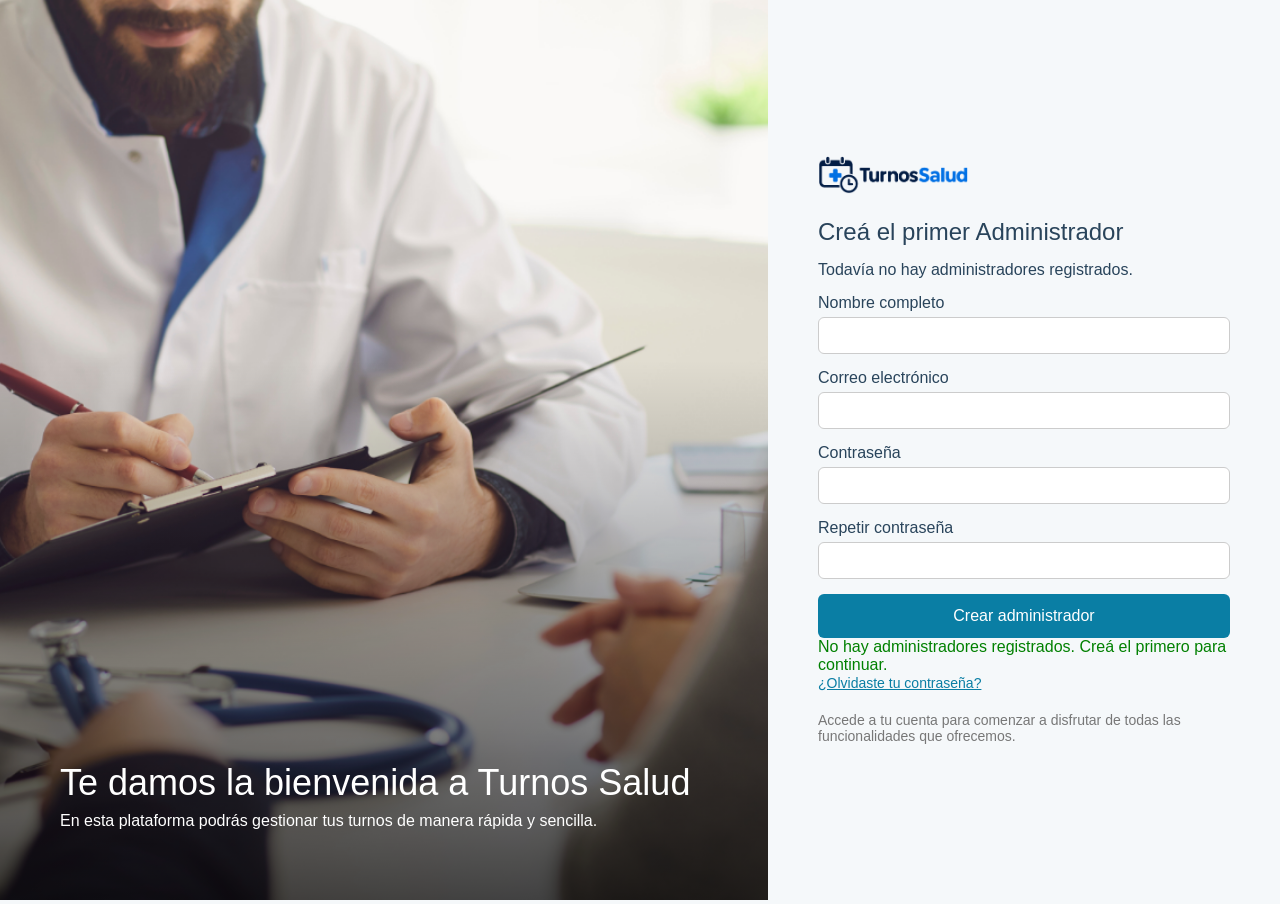
==== commit 1855b8f7: "Index con login y registro" ====
--- a/index.html
+++ b/index.html
@@ -1,6 +1,6 @@
-
 <!DOCTYPE html>
 <html lang="es">
+
 <head>
     <meta charset="UTF-8">
     <meta name="viewport" content="width=device-width, initial-scale=1.0">
@@ -38,22 +38,44 @@
             </div>
 
             <div class="form-container">
-                <form class="formulario-inicio"
-                      action=".html/usuario.html">
+
+                <!-- Formulario para crear el primer administrador (se muestra solo si no hay ninguno) -->
+                <form class="formulario-inicio" id="form-admin-inicial" hidden>
+                    <h2>Creá el primer Administrador</h2>
+                    <p>Todavía no hay administradores registrados.</p>
+
+                    <div class="formulario-items">
+                        <label for="admin-nombre">Nombre completo</label>
+                        <input class="input-form" type="text" id="admin-nombre" required>
+                    </div>
+                    <div class="formulario-items">
+                        <label for="admin-email">Correo electrónico</label>
+                        <input class="input-form" type="email" id="admin-email" required>
+                    </div>
+                    <div class="formulario-items">
+                        <label for="admin-password">Contraseña</label>
+                        <input class="input-form" type="password" id="admin-password" minlength="6" required>
+                    </div>
+                    <div class="formulario-items">
+                        <label for="admin-password2">Repetir contraseña</label>
+                        <input class="input-form" type="password" id="admin-password2" minlength="6" required>
+                    </div>
+
+                    <button type="submit" class="button-iniciar">Crear administrador</button>
+                </form>
+
+                <p id="mensaje" role="alert"></p>
+
+                <!-- Formulario de login -->
+                <form class="formulario-inicio" id="form-login">
 
                     <div class="formulario-items">
                         <label for="email">
                             Correo electrónico
                         </label>
 
-                        <input
-                            class="input-form"
-                            type="email"
-                            id="email"
-                            name="email"
-                            placeholder="ejemplo@correo.com"
-                            required
-                        >
+                        <input class="input-form" type="email" id="email" name="email" placeholder="ejemplo@correo.com"
+                            required>
                     </div>
 
                     <div class="formulario-items">
@@ -61,14 +83,8 @@
                             Contraseña
                         </label>
 
-                        <input
-                            class="input-form"
-                            type="password"
-                            id="password"
-                            name="password"
-                            placeholder="Ingresá tu contraseña"
-                            required
-                        >
+                        <input class="input-form" type="password" id="password" name="password"
+                            placeholder="Ingresá tu contraseña" required>
                     </div>
 
                     <div>
@@ -76,12 +92,38 @@
                         <label for="remember-me">Recordar usuario</label>
                     </div>
 
-
                     <button type="submit" class="button-iniciar">
                         Ingresar
                     </button>
 
                 </form>
+
+                <!-- Formulario de registro para usuarios (perfil Usuario) -->
+                <form class="formulario-inicio" id="form-registro" hidden>
+                    <h2>Registrate</h2>
+
+                    <div class="formulario-items">
+                        <label for="reg-nombre">Nombre completo</label>
+                        <input class="input-form" type="text" id="reg-nombre" required>
+                    </div>
+                    <div class="formulario-items">
+                        <label for="reg-email">Correo electrónico</label>
+                        <input class="input-form" type="email" id="reg-email" required>
+                    </div>
+                    <div class="formulario-items">
+                        <label for="reg-password">Contraseña</label>
+                        <input class="input-form" type="password" id="reg-password" minlength="6" required>
+                    </div>
+                    <div class="formulario-items">
+                        <label for="reg-password2">Repetir contraseña</label>
+                        <input class="input-form" type="password" id="reg-password2" minlength="6" required>
+                    </div>
+
+                    <button type="submit" class="button-iniciar">Crear cuenta</button>
+                </form>
+
+                <p id="link-ir-registro">¿No tenés cuenta? <a href="#" id="btn-ir-registro">Registrate</a></p>
+                <p id="link-ir-login" hidden>¿Ya tenés cuenta? <a href="#" id="btn-ir-login">Ingresá</a></p>
 
                 <p><a href="">¿Olvidaste tu contraseña?</a></p>
 
@@ -94,6 +136,8 @@
         </aside>
 
     </main>
+    <script src=".js/script.js" defer></script>
+    <script src=".js/index.js" defer></script>
+</body>
 
-</body>
-</html>
+</html>
--- a/.css/styles.css
+++ b/.css/styles.css
@@ -1,5 +1,3 @@
-/* --- BASE --- */
-
 * {
     margin: 0;
     padding: 0;
@@ -11,78 +9,19 @@
 
 body {
     background-color: #f4f8fb;
-    color: #31536f;
+    color: #222222;
     transition: 0.3s;
 }
 
-
-/* --- HEADER (compartido) --- */
-
-.header-principal {
-    width: 100%;
-    min-height: 76px;
-    padding: 0 5.5%;
-    display: flex;
-    align-items: center;
-    justify-content: space-between;
-    background: #ffffff;
-    border-bottom: 1px solid #dce7ef;
-}
-
-.logo-container {
-    display: flex;
-    align-items: center;
-}
-
-.logo-link {
-    display: flex;
-    align-items: center;
-    gap: 10px;
-    text-decoration: none;
-}
-
-.logo-img {
-    max-width: 150px;
-}
-
-.header-principal-nav {
-    display: flex;
-    align-items: center;
-    gap: 20px;
-}
-
-.header-principal-nav a {
-    padding: 10px 14px;
-    color: #42637a;
-    font-size: 14px;
-    font-weight: 500;
-    text-decoration: none;
-    border-radius: 9px;
-    transition: 0.2s;
-}
-
-.header-principal-nav a:hover {
-    background: #e8f4fa;
-    color: #0789b2;
-}
-
-.header-principal-nav .button-reservar-turno {
-    background: #e8f4fa;
-    color: #0789b2;
-}
-
-.button-tema-pagina {
-    padding: 11px 15px;
-    background: none;
-    border: none;
-    border-radius: 9px;
-    cursor: pointer;
-}
-
-.button-tema-pagina:hover {
-    background: #e8f4fa;
-}
-
+body.modo-oscuro {
+    background-color: #222222;
+    color: #f5f5f5;
+}
+
+body.modo-oscuro .header-inicio {
+    background-color: #222222;
+    color: #f5f5f5;
+}
 
 /* --- INICIO --- */
 
@@ -90,8 +29,6 @@
     display: flex;
     min-height: 100vh;
 }
-
-/* ---------- Lado izquierdo ---------- */
 
 .aside-left-img {
     flex: 0 0 60%;
@@ -101,6 +38,16 @@
     justify-content: flex-start;
 }
 
+.aside-right-form {
+    flex: 0 0 40%;
+    display: flex;
+    flex-direction: column;
+    justify-content: center;
+    gap: 20px;
+    padding: 50px;
+}
+
+/* ---------- Lado izquierdo ---------- */
 .img-container {
     position: absolute;
     inset: 0;
@@ -121,9 +68,9 @@
 
 .text-container {
     position: relative;
-    padding: 0 10px 70px 60px;
+    padding: 0px 10px 70px 60px;
     max-width: 720px;
-    color: #ffffff;
+    color: #fff;
 }
 
 .text-container h1 {
@@ -132,26 +79,20 @@
 }
 
 /* ---------- Lado derecho ---------- */
-
-.aside-right-form {
-    flex: 0 0 40%;
-    display: flex;
-    flex-direction: column;
-    justify-content: center;
-    gap: 20px;
-    padding: 50px;
+.logo-img {
+    max-width: 150px;
 }
 
 .acceso-rapido {
+    background: #0a7da473;
     padding: 10px;
-    background: #0789b273;
     border-radius: 8px;
 }
 
 .acceso-rapido p {
     margin-bottom: 8px;
-    color: #153e63;
     font-size: 14px;
+    color: #1d4e7c;
     font-weight: 600;
 }
 
@@ -162,19 +103,20 @@
 
 .btn-acceso-rapido {
     flex: 1;
-    padding: 10px;
-    background: #ffffff;
-    color: #0789b2;
-    font-size: 14px;
+    display: block;
     text-align: center;
     text-decoration: none;
-    border: 1px solid #0789b2;
+    font-size: 14px;
+    padding: 10px;
+    border: 1px solid #0a7ea4;
     border-radius: 6px;
+    background: #fff;
+    color: #0a7ea4;
     cursor: pointer;
 }
 
 .btn-acceso-rapido:hover {
-    background: #e8f4fa;
+    background: #e8f6fb;
 }
 
 .formulario-inicio {
@@ -191,69 +133,87 @@
 
 .input-form {
     padding: 10px;
-    background: #ffffff;
-    color: #222222;
-    border: 1px solid #cccccc;
+    border: 1px solid #ccc;
     border-radius: 6px;
 }
 
 .input-form:focus {
     outline: none;
-    border-color: #0789b2;
+    border-color: #0a7ea4;
 }
 
 .button-iniciar {
     padding: 13px;
-    background: #0789b2;
-    color: #ffffff;
-    font-size: 16px;
     border: none;
     border-radius: 6px;
+    background: #0a7ea4;
+    color: #fff;
+    font-size: 16px;
     cursor: pointer;
 }
 
 .button-iniciar:hover {
-    background: #066f91;
+    background: #086583;
 }
 
 .form-container a {
-    color: #0789b2;
+    color: #0a7ea4;
     font-size: 14px;
 }
 
 .footer-container p {
-    color: #777777;
     font-size: 14px;
-}
-
-
-/* --- MI PERFIL --- */
+    color: #777;
+}
+
+[hidden] {
+    display: none !important;
+}
+
+
+/*-- MI PERFIL --*/
+
+.pagina-perfil {
+    width: 90%;
+    max-width: 1450px;
+    margin: 40px auto;
+}
+
 
 .layout-perfil {
-    display: flex;
-    align-items: flex-start;
+    display: grid;
+    grid-template-columns: 250px minmax(0, 1fr);
     gap: 30px;
+
     max-width: 1550px;
     margin: 40px auto;
     padding: 0 35px;
-}
+    align-items: start;
+}
+
+.contenido-perfil {
+    display: flex;
+    flex-direction: column;
+    gap: 22px;
+    min-width: 0;
+}
+
 
 .menu-lateral-perfil {
-    width: 250px;
-    flex-shrink: 0;
+    background: white;
+    border: 1px solid #dce7ef;
+    border-radius: 18px;
+    padding: 25px 16px;
+
     display: flex;
     flex-direction: column;
     gap: 9px;
-    padding: 25px 16px;
-    background: #ffffff;
-    border: 1px solid #dce7ef;
-    border-radius: 18px;
 }
 
 .menu-lateral-perfil a {
-    padding: 13px 15px;
     color: #31536f;
     text-decoration: none;
+    padding: 13px 15px;
     border-radius: 9px;
     transition: 0.2s;
 }
@@ -264,32 +224,27 @@
     color: #0789b2;
 }
 
-.contenido-perfil {
-    flex: 1;
-    min-width: 0;
-    display: flex;
-    flex-direction: column;
-    gap: 22px;
-}
 
 .titulo-perfil h2 {
-    margin-bottom: 8px;
     color: #153e63;
     font-size: 28px;
+    margin: 0 0 8px;
 }
 
 .titulo-perfil p {
     color: #648099;
+    margin: 0;
     font-size: 14px;
 }
 
-/* ---------- Presentación del paciente ---------- */
 
 .presentacion-paciente {
     display: flex;
     align-items: center;
     gap: 22px;
+
     padding: 25px 30px;
+
     background: linear-gradient(110deg, #dceff7, #eff8fc);
     border: 1px solid #cfe5f0;
     border-radius: 18px;
@@ -299,9 +254,10 @@
     width: 100px;
     height: 100px;
     flex-shrink: 0;
+
+    border-radius: 50%;
     overflow: hidden;
-    border: 4px solid #ffffff;
-    border-radius: 50%;
+    border: 4px solid white;
 }
 
 .foto-paciente img {
@@ -322,15 +278,15 @@
 }
 
 .datos-presentacion h3 {
-    margin: 7px 0;
     color: #153e63;
     font-size: 25px;
+    margin: 7px 0;
 }
 
 .datos-presentacion p {
-    margin-bottom: 5px;
     color: #31536f;
     font-size: 14px;
+    margin: 0 0 5px;
 }
 
 .fecha-registro {
@@ -339,10 +295,10 @@
 }
 
 .button-editar-perfil {
+    background: #0789b2;
+    color: white;
+    border: none;
     padding: 12px 18px;
-    background: #0789b2;
-    color: #ffffff;
-    border: none;
     border-radius: 9px;
     cursor: pointer;
     transition: 0.2s;
@@ -352,13 +308,13 @@
     background: #066f91;
 }
 
-/* ---------- Tarjetas de datos ---------- */
 
 .tarjeta-perfil {
-    padding: 25px 28px;
-    background: #ffffff;
+    background: white;
     border: 1px solid #dce7ef;
     border-radius: 17px;
+    padding: 25px 28px;
+    box-shadow: 0 3px 10px rgba(21, 62, 99, 0.035);
 }
 
 .encabezado-perfil-seccion {
@@ -370,14 +326,15 @@
 }
 
 .encabezado-perfil-seccion h3 {
-    margin-bottom: 7px;
     color: #153e63;
     font-size: 20px;
+    margin: 0 0 7px;
 }
 
 .encabezado-perfil-seccion p {
     color: #648099;
     font-size: 13px;
+    margin: 0;
 }
 
 .encabezado-perfil-seccion a {
@@ -391,60 +348,42 @@
     text-decoration: underline;
 }
 
+
 .datos-personales-grid {
-    display: flex;
-    flex-wrap: wrap;
+    display: grid;
+    grid-template-columns: repeat(2, minmax(0, 1fr));
     gap: 23px 35px;
-}
-
-.dato-perfil {
-    flex: 1 1 calc(50% - 18px);
-    min-width: 0;
 }
 
 .dato-perfil span {
     display: block;
-    margin-bottom: 7px;
     color: #648099;
     font-size: 12px;
+    margin-bottom: 7px;
 }
 
 .dato-perfil p {
     color: #244a6b;
     font-size: 14px;
     font-weight: 500;
+    margin: 0;
     overflow-wrap: anywhere;
 }
 
-.input-editar-perfil {
-    width: 100%;
-    padding: 8px;
-    background: #ffffff;
-    color: #244a6b;
-    font-size: 14px;
-    border: 1px solid #0789b2;
-    border-radius: 6px;
-}
-
-.input-editar-perfil:focus {
-    outline: none;
-    border-color: #066f91;
-}
-
-/* ---------- Estadísticas ---------- */
 
 .estadisticas-perfil {
-    display: flex;
+    display: grid;
+    grid-template-columns: repeat(2, minmax(0, 1fr));
     gap: 18px;
 }
 
 .estadistica-paciente {
-    flex: 1;
     display: flex;
     align-items: center;
     gap: 16px;
     padding: 20px 22px;
-    background: #ffffff;
+
+    background: white;
     border: 1px solid #dce7ef;
     border-radius: 15px;
 }
@@ -455,10 +394,11 @@
     display: flex;
     align-items: center;
     justify-content: center;
+
     background: #e8f4fa;
     color: #0789b2;
+    border-radius: 12px;
     font-size: 26px;
-    border-radius: 12px;
 }
 
 .estadistica-paciente strong {
@@ -467,18 +407,18 @@
 }
 
 .estadistica-paciente p {
-    margin-top: 3px;
     color: #648099;
     font-size: 12px;
-}
-
-/* ---------- Próxima consulta ---------- */
+    margin: 3px 0 0;
+}
+
 
 .consulta-perfil {
     display: flex;
     align-items: center;
     gap: 17px;
     padding: 16px;
+
     background: #f8fbfd;
     border: 1px solid #e0eaf0;
     border-radius: 13px;
@@ -488,11 +428,13 @@
     width: 62px;
     height: 62px;
     flex-shrink: 0;
+
     display: flex;
     flex-direction: column;
     align-items: center;
     justify-content: center;
-    background: #e8f4fa;
+
+    background: #e5f3f9;
     color: #0789b2;
     border-radius: 11px;
 }
@@ -511,15 +453,15 @@
 }
 
 .datos-consulta h4 {
-    margin-bottom: 5px;
     color: #153e63;
     font-size: 15px;
+    margin: 0 0 5px;
 }
 
 .datos-consulta p {
-    margin-bottom: 5px;
     color: #648099;
     font-size: 13px;
+    margin: 0 0 5px;
 }
 
 .datos-consulta span {
@@ -528,23 +470,22 @@
 }
 
 .estado-consulta {
-    padding: 7px 12px;
     background: #e4f5ed;
     color: #16865d;
+    padding: 7px 12px;
+    border-radius: 20px;
     font-size: 11px;
     font-weight: 600;
     white-space: nowrap;
-    border-radius: 20px;
-}
-
-/* ---------- Médicos favoritos ---------- */
+}
+
 
 .medico-favorito-perfil {
     display: flex;
     align-items: center;
     gap: 15px;
-    margin-bottom: 10px;
     padding: 15px;
+
     background: #f8fbfd;
     border: 1px solid #e0eaf0;
     border-radius: 13px;
@@ -554,13 +495,15 @@
     width: 46px;
     height: 46px;
     flex-shrink: 0;
+
     display: flex;
     align-items: center;
     justify-content: center;
-    background: #e8f4fa;
+
+    background: #e5f3f9;
     color: #0789b2;
+    border-radius: 50%;
     font-weight: 600;
-    border-radius: 50%;
 }
 
 .datos-medico-perfil {
@@ -568,14 +511,15 @@
 }
 
 .datos-medico-perfil h4 {
-    margin-bottom: 5px;
     color: #153e63;
     font-size: 14px;
+    margin: 0 0 5px;
 }
 
 .datos-medico-perfil p {
     color: #648099;
     font-size: 12px;
+    margin: 0;
 }
 
 .corazon-favorito {
@@ -584,33 +528,100 @@
 }
 
 .button-solicitar-perfil {
+    background: #0789b2;
+    color: white;
+    text-decoration: none;
+    text-align: center;
     padding: 10px 15px;
-    background: #0789b2;
-    color: #ffffff;
+    border-radius: 9px;
     font-size: 12px;
-    text-align: center;
-    text-decoration: none;
     white-space: nowrap;
-    border-radius: 9px;
 }
 
 .button-solicitar-perfil:hover {
     background: #066f91;
 }
 
-
-/* --- PÁGINA USUARIO --- */
+/* ---- PÁGINA USUARIO ---- */
 
 .pagina-inicio-usuario {
+    background: #f4f8fb;
     min-height: 100vh;
 }
 
+
+.header-principal {
+    background: #b2c0c5;
+    padding: 20px 5%;
+    display: flex;
+    justify-content: space-between;
+    align-items: center;
+    border-bottom: 1px solid #e1eaf0;
+}
+
+.header-principal h1 {
+    color: #17365d;
+    font-size: 24px;
+}
+
+.header-principal h1 span {
+    color: #0a7ea4;
+}
+
+.header-principal-nav {
+    display: flex;
+    align-items: center;
+    gap: 20px;
+}
+
+.logo-link{
+    display: flex;
+    align-items: center;
+    gap: 10px;
+    text-decoration: none;
+}
+
+.header-principal a {
+    color: #42637a;
+    padding: 10px 14px;
+    text-decoration: none;
+    border-radius: 9px;
+    font-weight: 500;
+}
+
+.header-principal a:hover {
+    background: #eaf5fa;
+    color: #0a7ea4;
+}
+
+.button-tema-pagina{
+    background: none;
+    border: none;
+    border-radius: 9px;
+    padding: 11px 15px;
+    cursor: pointer;
+}
+
+.button-tema-pagina:hover {
+    background: #eaf5fa;
+    color: #0a7ea4;
+}
+
+.button-reservar-turno {
+    background: #eaf5fa;
+    color: #0a7ea4;
+    border: none;
+    border-radius: 9px;
+    padding: 11px 15px;
+    cursor: pointer;
+}
+
 .pagina-usuario {
     display: flex;
     gap: 28px;
+    padding: 35px 30px;
     max-width: 1450px;
     margin: auto;
-    padding: 35px 30px;
 }
 
 .contenido-usuario {
@@ -621,47 +632,79 @@
     gap: 25px;
 }
 
+.pagina-usuario aside {
+    width: 220px;
+    flex-shrink: 0;
+    background: white;
+    border: 1px solid #e1eaf0;
+    border-radius: 18px;
+    padding: 24px 15px;
+    box-sizing: border-box;
+}
+
+.pagina-usuario aside nav {
+    display: flex;
+    flex-direction: column;
+    gap: 8px;
+}
+
+.pagina-usuario aside a {
+    display: block;
+    padding: 13px 15px;
+    border-radius: 10px;
+    color: #536f85;
+    text-decoration: none;
+    font-size: 14px;
+}
+
+.pagina-usuario aside a:hover {
+    background: #eaf5fa;
+    color: #0a7ea4;
+}
+
 .home-usuario {
+    background: white;
+    border: 1px solid #e1eaf0;
+    border-radius: 20px;
     padding: 30px;
-    background: #ffffff;
-    border: 1px solid #dce7ef;
-    border-radius: 20px;
 }
 
 .home-usuario h2 {
+    color: #17365d;
+    font-size: 25px;
     margin-bottom: 12px;
-    color: #153e63;
-    font-size: 25px;
 }
 
 .home-usuario p {
+    color: #667f92;
+    font-size: 14px;
     margin-bottom: 10px;
-    color: #648099;
-    font-size: 14px;
-}
-
-/* ---------- Bienvenida y búsqueda ---------- */
+}
+
+
 
 .bienvenida-usuario {
     position: relative;
     min-height: 310px;
     padding: 45px 280px 40px 45px;
     background: linear-gradient(115deg, #d9edf7, #eef8fc 75%);
-    border: 1px solid #cfe5f0;
+    border: 1px solid #d3e8f2;
     overflow: hidden;
 }
 
 .bienvenida-usuario h2 {
-    margin-bottom: 12px;
     font-size: 32px;
     line-height: 1.2;
+    margin-bottom: 12px;
 }
 
 .bienvenida-usuario p {
     max-width: 520px;
+    line-height: 1.7;
     margin-bottom: 25px;
-    line-height: 1.7;
-}
+}
+
+
 
 .formulario-busqueda {
     display: flex;
@@ -671,17 +714,17 @@
 }
 
 .campo-busqueda {
+    display: flex;
+    flex-direction: column;
+    gap: 7px;
     flex: 1;
     min-width: 0;
-    display: flex;
-    flex-direction: column;
-    gap: 7px;
 }
 
 .campo-busqueda label {
-    color: #31536f;
     font-size: 13px;
     font-weight: 600;
+    color: #315b76;
 }
 
 .campo-busqueda select,
@@ -689,31 +732,33 @@
     width: 100%;
     height: 48px;
     padding: 0 12px;
-    background: #ffffff;
-    color: #31536f;
+    background: white;
     border: 1px solid #c9dfeb;
     border-radius: 10px;
+    color: #315b76;
+    box-sizing: border-box;
 }
 
 .campo-busqueda select:focus,
 .campo-busqueda input:focus {
     outline: none;
-    border-color: #0789b2;
+    border-color: #0a7ea4;
 }
 
 .button-nuevo-turno {
-    height: 48px;
-    padding: 0 24px;
-    background: #0789b2;
-    color: #ffffff;
+    background: #0a7ea4;
+    color: white;
     border: none;
     border-radius: 10px;
+    padding: 0 24px;
+    height: 48px;
     cursor: pointer;
 }
 
 .button-nuevo-turno:hover {
-    background: #066f91;
-}
+    background: #086583;
+}
+
 
 .imagen-bienvenida {
     position: absolute;
@@ -729,9 +774,10 @@
     object-fit: contain;
 }
 
-/* ---------- Profesionales ---------- */
 
 .descripcion-profesionales {
+    color: #667f92;
+    font-size: 14px;
     margin-bottom: 20px;
 }
 
@@ -741,61 +787,54 @@
     align-items: center;
     gap: 10px;
     margin-bottom: 20px;
-    color: #648099;
+    color: #71869a;
     font-size: 13px;
 }
 
 .button-vista {
-    padding: 9px 13px;
-    background: #e8f4fa;
-    color: #0789b2;
-    font-size: 13px;
+    background: #eaf5fa;
+    color: #0a7ea4;
     border: 1px solid #d5e8f0;
     border-radius: 9px;
-    cursor: pointer;
-}
-
-.button-vista.activo {
-    background: #0789b2;
-    color: #ffffff;
-    border-color: #0789b2;
-}
+    padding: 9px 13px;
+    text-decoration: none;
+    font-size: 13px;
+}
+
 
 .pagina-inicio-usuario .lista-turnos {
-    display: flex;
-    flex-wrap: wrap;
+    display: grid;
+    grid-template-columns: repeat(3, minmax(0, 1fr));
     gap: 20px;
 }
 
 .pagina-inicio-usuario .card-turno {
-    flex: 1 1 calc(33.333% - 14px);
-    max-width: calc(33.333% - 13px);
     display: flex;
     flex-direction: column;
     gap: 12px;
-    padding: 24px;
-    background: #ffffff;
+    background: white;
     border: 1px solid #e0eaf0;
     border-radius: 16px;
+    padding: 24px;
 }
 
 .pagina-inicio-usuario .card-turno:hover {
-    border-color: #0789b2;
+    border-color: #0a7ea4;
 }
 
 .pagina-inicio-usuario .card-turno h3 {
-    color: #153e63;
+    color: #17365d;
     font-size: 17px;
 }
 
-.pagina-inicio-usuario .card-turno > p {
-    color: #0789b2;
+.pagina-inicio-usuario .card-turno>p {
+    color: #0a7ea4;
     font-size: 13px;
 }
 
 .pagina-inicio-usuario .card-turno-datos {
+    background: #f3f8fb;
     padding: 14px;
-    background: #f3f8fb;
     border-radius: 10px;
 }
 
@@ -807,63 +846,52 @@
     align-self: flex-end;
     background: none;
     border: none;
+    font-size: 26px;
     color: #9baebc;
-    font-size: 26px;
     cursor: pointer;
 }
 
 .pagina-inicio-usuario .button-favorito.activo {
-    color: #e63946;
-}
-
-.pagina-inicio-usuario .card-turno > .button-reservar-card {
-    width: 100%;
+    color: #e46a85;
+}
+
+.pagina-inicio-usuario .card-turno>a.button-vista {
+    display: block;
     margin-top: auto;
+    text-align: center;
+    background: #0a7ea4;
+    color: white;
     padding: 12px;
-    background: #0789b2;
-    color: #ffffff;
-    font-size: 14px;
-    text-align: center;
-    border: none;
     border-radius: 10px;
+}
+
+/* Botones del selector de vista */
+.selector-vista button.button-vista {
     cursor: pointer;
-}
-
-.pagina-inicio-usuario .card-turno > .button-reservar-card:hover {
-    background: #066f91;
-}
-
-.pagina-inicio-usuario .mensaje-sin-turnos {
-    flex: 1 1 100%;
-    color: #648099;
-}
-
-/* ---------- Vista lista ---------- */
-
+    font-family: inherit;
+}
+
+.selector-vista .button-vista.activo {
+    background: #0a7ea4;
+    color: white;
+    border-color: #0a7ea4;
+}
+
+/* ---- VISTA LISTA ---- */
 .pagina-inicio-usuario .lista-turnos.vista-lista {
-    flex-direction: column;
+    grid-template-columns: 1fr;
     gap: 12px;
 }
 
 .vista-lista .card-turno {
-    flex: none;
-    max-width: none;
-    flex-direction: row;
+    display: grid;
+    grid-template-columns: 1.2fr 1fr 2fr auto auto;
     align-items: center;
     gap: 20px;
     padding: 16px 24px;
 }
 
-.vista-lista .card-turno h3 {
-    flex: 1.2 1 0;
-}
-
-.vista-lista .card-turno > p {
-    flex: 1 1 0;
-}
-
 .vista-lista .card-turno-datos {
-    flex: 2 1 0;
     display: flex;
     flex-wrap: wrap;
     gap: 6px 24px;
@@ -878,88 +906,163 @@
     align-self: center;
 }
 
-.pagina-inicio-usuario .vista-lista .card-turno > .button-reservar-card {
-    width: auto;
+.pagina-inicio-usuario .vista-lista .card-turno>a.button-vista {
     margin-top: 0;
     padding: 10px 18px;
     white-space: nowrap;
 }
 
-/* ---------- Popup de favoritos ---------- */
+@media (max-width: 900px) {
+    .vista-lista .card-turno {
+        grid-template-columns: 1fr auto;
+        gap: 8px 16px;
+    }
+
+    .vista-lista .card-turno h3,
+    .vista-lista .card-turno>p {
+        grid-column: 1;
+    }
+
+    .pagina-inicio-usuario .vista-lista .button-favorito {
+        grid-column: 2;
+        grid-row: 1 / span 2;
+    }
+
+    .vista-lista .card-turno-datos,
+    .pagina-inicio-usuario .vista-lista .card-turno>a.button-vista {
+        grid-column: 1 / -1;
+    }
+}
+
+.button-favorito.activo { color: #e63946; }
 
 .popup-favorito {
-    position: fixed;
-    bottom: 24px;
-    left: 50%;
-    transform: translate(-50%, 20px);
-    padding: 12px 22px;
-    background: #2a9d5c;
-    color: #ffffff;
-    border-radius: 10px;
-    box-shadow: 0 6px 20px rgba(0, 0, 0, 0.25);
-    opacity: 0;
-    pointer-events: none;
-    transition: opacity 0.3s, transform 0.3s;
-    z-index: 1000;
-}
-
-.popup-favorito.quitado {
-    background: #555555;
-}
-
-.popup-favorito.visible {
-    opacity: 1;
-    transform: translate(-50%, 0);
-}
-
-
-/* --- SOLICITAR TURNO --- */
+  position: fixed;
+  bottom: 24px;
+  left: 50%;
+  transform: translate(-50%, 20px);
+  padding: 12px 22px;
+  border-radius: 10px;
+  color: #fff;
+  background: #2a9d5c;
+  box-shadow: 0 6px 20px rgba(0,0,0,.25);
+  opacity: 0;
+  pointer-events: none;
+  transition: opacity .3s, transform .3s;
+  z-index: 1000;
+}
+.popup-favorito.quitado { background: #555; }
+.popup-favorito.visible { opacity: 1; transform: translate(-50%, 0); }
+
+
+
+/* ---- PÁGINA SOLICITAR TURNOS ---- */
+
+
+* {
+    margin: 0;
+    padding: 0;
+    box-sizing: border-box;
+}
+
+body {
+    font-family: 'Segoe UI', Arial, sans-serif;
+    background: #f5f8fa;
+    color: #29445b;
+}
+
+
+
+.header-principal {
+    width: 100%;
+    min-height: 76px;
+    padding: 0 5.5%;
+    display: flex;
+    align-items: center;
+    justify-content: space-between;
+    background: #ffffff;
+    border-bottom: 1px solid #e8eef1;
+}
+
+.header-principal h1 {
+    color: #29445b;
+    font-size: 25px;
+    font-weight: 750;
+    letter-spacing: -1px;
+}
+
+.header-principal h1 span {
+    color: #5795a0;
+}
+
+.header-principal-nav {
+    display: flex;
+    align-items: center;
+    gap: 35px;
+}
+
+.header-principal-nav a {
+    text-decoration: none;
+    color: #718593;
+    font-size: 13px;
+    font-weight: 600;
+    transition: .2s;
+}
+
+.header-principal-nav a:hover {
+    color: #5795a0;
+}
+
 
 .pagina-solicitar {
     width: 92%;
     max-width: 1320px;
     margin: 35px auto 70px;
-}
-
-/* ---------- Encabezado ---------- */
+    color: #29445b;
+}
+
+/* =========================================
+   ENCABEZADO DE SOLICITUD
+========================================= */
 
 .encabezado-solicitud {
     min-height: 215px;
+    padding: 35px 48px;
     display: flex;
     align-items: center;
     justify-content: space-between;
-    margin-bottom: 25px;
-    padding: 35px 48px;
-    background: linear-gradient(115deg, #dceff7, #eff8fc 65%, #dceff7);
+    background: linear-gradient(115deg, #e5f1f3, #f0f6f7 65%, #dcebed);
     border-radius: 18px;
     overflow: hidden;
+    margin-bottom: 25px;
 }
 
 .encabezado-solicitud h1 {
+    font-size: 34px;
+    font-weight: 750;
+    letter-spacing: -1.2px;
+    color: #29445b;
     margin: 12px 0;
-    color: #153e63;
-    font-size: 34px;
-    font-weight: 700;
 }
 
 .encabezado-solicitud p {
-    color: #648099;
+    color: #748b99;
     font-size: 14px;
 }
 
 .subtitulo {
-    color: #0789b2;
+    color: #5795a0;
     font-size: 10px;
-    font-weight: 700;
+    font-weight: 800;
     letter-spacing: 1.7px;
 }
 
 .imagen-encabezado {
     width: 290px;
     height: 165px;
+    border-radius: 15px;
     overflow: hidden;
-    border-radius: 15px;
-    box-shadow: 0 10px 25px rgba(21, 62, 99, 0.1);
+    box-shadow: 0 10px 25px #29445b18;
     transform: rotate(2deg);
 }
 
@@ -969,17 +1072,19 @@
     object-fit: cover;
 }
 
-/* ---------- Pasos ---------- */
+/* =========================================
+   PASOS DE RESERVA
+========================================= */
 
 .pasos-solicitud {
     display: flex;
     align-items: center;
     justify-content: center;
     gap: 25px;
+    padding: 20px;
     margin-bottom: 25px;
-    padding: 20px;
     background: #ffffff;
-    border: 1px solid #dce7ef;
+    border: 1px solid #e8eef1;
     border-radius: 14px;
 }
 
@@ -987,7 +1092,7 @@
     display: flex;
     align-items: center;
     gap: 12px;
-    opacity: 0.45;
+    opacity: .45;
 }
 
 .paso.activo {
@@ -997,25 +1102,24 @@
 .paso > span {
     width: 36px;
     height: 36px;
+    display: grid;
+    place-items: center;
     flex-shrink: 0;
-    display: flex;
-    align-items: center;
-    justify-content: center;
+    border-radius: 50%;
     background: #edf2f4;
-    color: #648099;
+    color: #718593;
     font-size: 13px;
     font-weight: 700;
-    border-radius: 50%;
 }
 
 .paso.activo > span {
-    background: #0789b2;
-    color: #ffffff;
+    background: #5795a0;
+    color: white;
 }
 
 .paso strong {
     display: block;
-    color: #31536f;
+    color: #345267;
     font-size: 12px;
 }
 
@@ -1029,25 +1133,32 @@
 .linea-paso {
     width: 65px;
     height: 1px;
-    background: #dce7ef;
-}
-
-/* ---------- Distribución ---------- */
+    background: #e0e9ed;
+}
+
+/* =========================================
+   DISTRIBUCIÓN
+========================================= */
 
 .contenido-solicitud {
-    display: flex;
-    align-items: flex-start;
+    display: grid;
+    grid-template-columns: minmax(0, 1fr) 315px;
+    align-items: start;
     gap: 24px;
 }
 
 .seleccion-turno {
-    flex: 1;
     min-width: 0;
     padding: 30px;
     background: #ffffff;
-    border: 1px solid #dce7ef;
+    border: 1px solid #e8eef1;
     border-radius: 16px;
-}
+    box-shadow: 0 4px 18px #304e5a07;
+}
+
+/* =========================================
+   TÍTULOS DE SECCIÓN
+========================================= */
 
 .titulo-seccion {
     margin-bottom: 22px;
@@ -1057,24 +1168,25 @@
     display: inline-flex;
     align-items: center;
     justify-content: center;
+    padding: 5px 9px;
     margin-bottom: 10px;
-    padding: 5px 9px;
-    background: #e8f4fa;
-    color: #0789b2;
+    border-radius: 6px;
+    background: #eaf3f4;
+    color: #5795a0;
     font-size: 10px;
-    font-weight: 700;
-    border-radius: 6px;
+    font-weight: 800;
 }
 
 .titulo-seccion h2 {
     margin-bottom: 7px;
-    color: #153e63;
+    color: #29445b;
     font-size: 19px;
     font-weight: 700;
+    letter-spacing: -.4px;
 }
 
 .titulo-seccion p {
-    color: #648099;
+    color: #91a1aa;
     font-size: 12px;
     line-height: 1.6;
 }
@@ -1085,13 +1197,17 @@
     background: #edf1f3;
 }
 
-/* ---------- Opciones con radio oculto ---------- */
-
-.especialidad-opcion,
-.profesional-opcion,
-.fecha-opcion,
-.horario-opcion {
-    position: relative;
+/* =========================================
+   ESPECIALIDADES
+========================================= */
+
+.especialidades-grid {
+    display: grid;
+    grid-template-columns: repeat(4, minmax(0, 1fr));
+    gap: 12px;
+}
+
+.especialidad-opcion {
     cursor: pointer;
 }
 
@@ -1104,47 +1220,33 @@
     pointer-events: none;
 }
 
-/* ---------- Especialidades ---------- */
-
-.especialidades-grid {
-    display: flex;
-    flex-wrap: wrap;
-    gap: 12px;
-}
-
-.especialidad-opcion {
-    flex: 1 1 calc(25% - 9px);
-    min-width: 0;
-}
-
 .especialidad-card {
     min-height: 120px;
+    padding: 16px 13px;
     display: flex;
     flex-direction: column;
     align-items: flex-start;
     justify-content: center;
     gap: 8px;
-    padding: 16px 13px;
     background: #ffffff;
-    border: 1px solid #dce7ef;
+    border: 1px solid #e6edef;
     border-radius: 12px;
-    transition: 0.2s;
+    transition: .2s ease;
 }
 
 .icono-especialidad {
     width: 35px;
     height: 35px;
-    display: flex;
-    align-items: center;
-    justify-content: center;
-    background: #e8f4fa;
-    color: #0789b2;
+    display: grid;
+    place-items: center;
+    border-radius: 10px;
+    background: #edf5f6;
+    color: #5795a0;
     font-size: 20px;
-    border-radius: 10px;
 }
 
 .especialidad-card strong {
-    color: #31536f;
+    color: #3b5669;
     font-size: 12px;
 }
 
@@ -1154,39 +1256,41 @@
 }
 
 .especialidad-opcion input:checked + .especialidad-card {
-    background: #f0f8fb;
-    border-color: #0789b2;
+    background: #f0f7f7;
+    border-color: #5795a0;
+    box-shadow: 0 0 0 2px #5795a015;
 }
 
 .especialidad-opcion:hover .especialidad-card {
-    border-color: #0789b2;
+    border-color: #8bb7bd;
     transform: translateY(-2px);
 }
 
-/* ---------- Profesionales ---------- */
+/* =========================================
+   PROFESIONALES
+========================================= */
 
 .profesionales-grid {
-    display: flex;
-    flex-wrap: wrap;
+    display: grid;
+    grid-template-columns: repeat(2, minmax(0, 1fr));
     gap: 13px;
 }
 
 .profesional-opcion {
-    flex: 1 1 calc(50% - 7px);
-    min-width: 0;
+    cursor: pointer;
 }
 
 .profesional-card {
     min-height: 95px;
+    padding: 13px;
+    display: flex;
+    align-items: center;
+    gap: 13px;
     position: relative;
-    display: flex;
-    align-items: center;
-    gap: 13px;
-    padding: 13px;
     background: #ffffff;
-    border: 1px solid #dce7ef;
+    border: 1px solid #e6edef;
     border-radius: 12px;
-    transition: 0.2s;
+    transition: .2s;
 }
 
 .profesional-card img {
@@ -1204,12 +1308,12 @@
 }
 
 .datos-profesional strong {
-    color: #31536f;
+    color: #345267;
     font-size: 12px;
 }
 
 .datos-profesional span {
-    color: #0789b2;
+    color: #5795a0;
     font-size: 11px;
 }
 
@@ -1219,65 +1323,67 @@
 }
 
 .seleccion-check {
+    display: none;
     width: 22px;
     height: 22px;
+    margin-left: auto;
     flex-shrink: 0;
-    margin-left: auto;
-    display: none;
-    align-items: center;
-    justify-content: center;
-    background: #0789b2;
+    border-radius: 50%;
+    background: #5795a0;
     color: #ffffff;
+    text-align: center;
+    line-height: 22px;
     font-size: 12px;
-    border-radius: 50%;
 }
 
 .profesional-opcion input:checked + .profesional-card {
-    background: #f0f8fb;
-    border-color: #0789b2;
+    background: #f0f7f7;
+    border-color: #5795a0;
+    box-shadow: 0 0 0 2px #5795a015;
 }
 
 .profesional-opcion input:checked + .profesional-card .seleccion-check {
-    display: flex;
+    display: block;
 }
 
 .profesional-opcion:hover .profesional-card {
-    border-color: #0789b2;
-}
-
-/* ---------- Fechas ---------- */
+    border-color: #8bb7bd;
+}
+
+/* =========================================
+   FECHAS
+========================================= */
 
 .fechas-disponibles {
-    display: flex;
-    flex-wrap: wrap;
+    display: grid;
+    grid-template-columns: repeat(5, minmax(0, 1fr));
     gap: 11px;
 }
 
 .fecha-opcion {
-    flex: 1 1 calc(20% - 9px);
-    min-width: 0;
+    cursor: pointer;
 }
 
 .fecha-card {
+    padding: 13px 7px;
     display: flex;
     flex-direction: column;
     align-items: center;
     gap: 6px;
-    padding: 13px 7px;
     background: #ffffff;
-    border: 1px solid #dce7ef;
+    border: 1px solid #e6edef;
     border-radius: 11px;
-    transition: 0.2s;
+    transition: .2s;
 }
 
 .fecha-card small {
     color: #91a2ab;
     font-size: 9px;
-    font-weight: 700;
+    font-weight: 800;
 }
 
 .fecha-card strong {
-    color: #31536f;
+    color: #345267;
     font-size: 23px;
 }
 
@@ -1287,8 +1393,9 @@
 }
 
 .fecha-opcion input:checked + .fecha-card {
-    background: #0789b2;
-    border-color: #0789b2;
+    background: #5795a0;
+    border-color: #5795a0;
+    box-shadow: 0 4px 12px #5795a025;
 }
 
 .fecha-opcion input:checked + .fecha-card * {
@@ -1296,10 +1403,12 @@
 }
 
 .fecha-opcion:hover .fecha-card {
-    border-color: #0789b2;
-}
-
-/* ---------- Horarios ---------- */
+    border-color: #5795a0;
+}
+
+/* =========================================
+   HORARIOS
+========================================= */
 
 .horarios-contenedor {
     margin-top: 25px;
@@ -1317,7 +1426,7 @@
 }
 
 .horarios-titulo h3 {
-    color: #31536f;
+    color: #345267;
     font-size: 13px;
 }
 
@@ -1327,50 +1436,50 @@
 }
 
 .horarios-grid {
-    display: flex;
-    flex-wrap: wrap;
+    display: grid;
+    grid-template-columns: repeat(4, minmax(0, 1fr));
     gap: 10px;
 }
 
 .horario-opcion {
-    flex: 1 1 calc(25% - 8px);
-    min-width: 0;
+    cursor: pointer;
 }
 
 .horario-opcion span {
     display: block;
     padding: 11px 7px;
+    text-align: center;
     background: #ffffff;
-    color: #31536f;
+    border: 1px solid #e1e9ec;
+    border-radius: 8px;
+    color: #547486;
     font-size: 12px;
     font-weight: 600;
-    text-align: center;
-    border: 1px solid #dce7ef;
-    border-radius: 8px;
-    transition: 0.2s;
+    transition: .2s;
 }
 
 .horario-opcion input:checked + span {
-    background: #e8f4fa;
-    color: #066f91;
-    border-color: #0789b2;
+    background: #e5f1f2;
+    color: #397987;
+    border-color: #5795a0;
 }
 
 .horario-opcion:hover span {
-    border-color: #0789b2;
-}
-
-/* ---------- Resumen del turno ---------- */
+    border-color: #5795a0;
+}
+
+/* =========================================
+   RESUMEN DEL TURNO
+========================================= */
 
 .resumen-turno {
-    width: 315px;
-    flex-shrink: 0;
     position: sticky;
     top: 20px;
     overflow: hidden;
     background: #ffffff;
-    border: 1px solid #dce7ef;
+    border: 1px solid #e7edef;
     border-radius: 16px;
+    box-shadow: 0 5px 20px #304e5a0b;
 }
 
 .resumen-imagen {
@@ -1391,10 +1500,10 @@
     bottom: 12px;
     padding: 7px 10px;
     background: #ffffff;
-    color: #0789b2;
+    color: #4d8997;
+    border-radius: 6px;
     font-size: 9px;
-    font-weight: 700;
-    border-radius: 6px;
+    font-weight: 800;
 }
 
 .resumen-contenido {
@@ -1402,30 +1511,30 @@
 }
 
 .resumen-etiqueta {
-    color: #0789b2;
+    color: #5795a0;
     font-size: 9px;
-    font-weight: 700;
+    font-weight: 800;
     letter-spacing: 1.3px;
 }
 
 .resumen-contenido h2 {
     margin: 9px 0 6px;
-    color: #153e63;
+    color: #29445b;
     font-size: 21px;
 }
 
 .resumen-contenido > p {
     margin-bottom: 19px;
-    color: #648099;
+    color: #96a5ad;
     font-size: 11px;
     line-height: 1.5;
 }
 
 .resumen-dato {
+    padding: 12px 0;
     display: flex;
     flex-direction: column;
     gap: 5px;
-    padding: 12px 0;
     border-bottom: 1px solid #edf1f3;
 }
 
@@ -1435,9 +1544,9 @@
 }
 
 .resumen-dato strong {
-    color: #31536f;
+    color: #3c586b;
     font-size: 12px;
-    font-weight: 500;
+    font-weight: 650;
 }
 
 .resumen-ubicacion {
@@ -1446,18 +1555,18 @@
     gap: 11px;
     margin: 18px 0;
     padding: 13px;
-    background: #f0f8fb;
+    background: #f0f6f7;
     border-radius: 10px;
 }
 
 .resumen-ubicacion > span {
-    color: #0789b2;
+    color: #5795a0;
     font-size: 22px;
 }
 
 .resumen-ubicacion strong {
     display: block;
-    color: #31536f;
+    color: #3c586b;
     font-size: 10px;
 }
 
@@ -1471,18 +1580,19 @@
 .btn-confirmar {
     width: 100%;
     padding: 14px;
-    background: #0789b2;
+    border: none;
+    border-radius: 9px;
+    background: #4d8997;
     color: #ffffff;
     font-size: 12px;
-    font-weight: 600;
-    border: none;
-    border-radius: 9px;
+    font-weight: 700;
     cursor: pointer;
-    transition: 0.2s;
+    transition: .2s;
 }
 
 .btn-confirmar:hover {
-    background: #066f91;
+    background: #376e7c;
+    box-shadow: 0 5px 12px #376e7c25;
     transform: translateY(-2px);
 }
 
@@ -1490,6 +1600,7 @@
     background: #8eafa9;
     cursor: not-allowed;
     transform: none;
+    box-shadow: none;
 }
 
 .nota-reserva {
@@ -1501,24 +1612,372 @@
     text-align: center;
 }
 
+/* =========================================
+   ACCESIBILIDAD
+========================================= */
+
 .especialidad-opcion input:focus-visible + .especialidad-card,
 .profesional-opcion input:focus-visible + .profesional-card,
 .fecha-opcion input:focus-visible + .fecha-card,
 .horario-opcion input:focus-visible + span {
-    outline: 2px solid #0789b2;
+    outline: 2px solid #5795a0;
     outline-offset: 3px;
 }
 
-
-/* --- MIS TURNOS --- */
+/* =========================================
+   RESPONSIVE
+========================================= */
+
+@media (max-width: 1050px) {
+
+    .contenido-solicitud {
+        grid-template-columns: minmax(0, 1fr) 280px;
+        gap: 16px;
+    }
+
+    .seleccion-turno {
+        padding: 23px;
+    }
+
+    .especialidades-grid {
+        grid-template-columns: repeat(2, minmax(0, 1fr));
+    }
+}
+
+@media (max-width: 800px) {
+
+    .contenido-solicitud {
+        grid-template-columns: 1fr;
+    }
+
+    .resumen-turno {
+        position: static;
+    }
+
+    .encabezado-solicitud {
+        padding: 30px;
+    }
+
+    .imagen-encabezado {
+        width: 230px;
+    }
+}
+
+@media (max-width: 550px) {
+
+    .header-principal {
+        min-height: 70px;
+        padding: 12px 5%;
+        flex-wrap: wrap;
+        gap: 12px;
+    }
+
+    .header-principal h1 {
+        font-size: 22px;
+    }
+
+    .header-principal-nav {
+        gap: 16px;
+    }
+
+    .header-principal-nav a {
+        font-size: 11px;
+    }
+
+    .pagina-solicitar {
+        width: 94%;
+        margin: 22px auto 45px;
+    }
+
+    .encabezado-solicitud {
+        min-height: 160px;
+        padding: 24px;
+    }
+
+    .encabezado-solicitud h1 {
+        font-size: 27px;
+    }
+
+    .encabezado-solicitud p {
+        max-width: 250px;
+        font-size: 12px;
+        line-height: 1.6;
+    }
+
+    .imagen-encabezado {
+        display: none;
+    }
+
+    .pasos-solicitud {
+        gap: 9px;
+        padding: 15px 10px;
+        justify-content: space-between;
+    }
+
+    .paso {
+        gap: 6px;
+    }
+
+    .paso > span {
+        width: 29px;
+        height: 29px;
+        font-size: 11px;
+    }
+
+    .paso strong {
+        font-size: 9px;
+    }
+
+    .paso small {
+        display: none;
+    }
+
+    .linea-paso {
+        width: 12px;
+    }
+
+    .seleccion-turno {
+        padding: 18px;
+    }
+
+    .titulo-seccion h2 {
+        font-size: 16px;
+    }
+
+    .titulo-seccion p {
+        font-size: 11px;
+    }
+
+    .especialidades-grid {
+        grid-template-columns: repeat(2, minmax(0, 1fr));
+    }
+
+    .profesionales-grid {
+        grid-template-columns: 1fr;
+    }
+
+    .fechas-disponibles {
+        gap: 6px;
+    }
+
+    .fecha-card {
+        padding: 10px 3px;
+    }
+
+    .fecha-card strong {
+        font-size: 18px;
+    }
+
+    .horarios-grid {
+        grid-template-columns: repeat(3, minmax(0, 1fr));
+    }
+
+    .resumen-contenido {
+        padding: 19px;
+    }
+}
+
+
+/* ---- PÁGINA ADMINISTRADOR ---- */
+
+.pagina-admin {
+    max-width: 900px;
+    margin: 0 auto;
+    padding: 30px 20px;
+    font-family: Arial, sans-serif;
+    font-size: 16px;
+    color: #12272b;
+}
+ 
+.pagina-admin h1 {
+    margin-bottom: 20px;
+}
+ 
+.pagina-admin h2 {
+    margin-top: 0;
+}
+
+.crear-turno,
+.turnos,
+.turnos-reservados {
+    background-color: white;
+    border: 1px solid #c3d8d5;
+    border-radius: 12px;
+    padding: 20px;
+    margin-bottom: 20px;
+}
+ 
+#form-crear-turno {
+    min-width: 100%;
+}
+ 
+#form-crear-turno label {
+    display: block;
+    margin-top: 15px;
+    margin-bottom: 5px;
+    font-weight: bold;
+}
+ 
+#form-crear-turno input,
+#form-crear-turno select {
+    display: block;
+    width: 100%;
+    padding: 10px;
+    font-size: 16px;
+    border: 1px solid #c3d8d5;
+    border-radius: 8px;
+}
+ 
+#form-crear-turno input:focus,
+#form-crear-turno select:focus {
+    outline: 2px solid #0a7ea4;
+}
+ 
+#form-crear-turno button {
+    margin-top: 20px;
+    padding: 12px 24px;
+    font-size: 16px;
+    font-weight: bold;
+    color: white;
+    background-color: #0a7ea4;
+    border: none;
+    border-radius: 8px;
+    cursor: pointer;
+    width: 100%;
+}
+ 
+#form-crear-turno button:hover {
+    background-color: #0a5559;
+}
+ 
+/* ---------- Cards ---------- */
+.lista-turnos-admin {
+    display: flex;
+    flex-wrap: wrap;
+    gap: 16px;
+    padding-top: 25px;
+}
+ 
+.card-turno-admin {
+    display: flex;
+    flex-direction: column;
+    width: 260px;
+    padding: 16px;
+    background-color: #f5f9f8;
+    border: 1px solid #c3d8d5;
+    border-left: 5px solid #0a7ea4;
+    border-radius: 8px;
+    min-height: 220px;
+
+}
+ 
+.card-turno-admin h3 {
+    margin-top: 0;
+    margin-bottom: 10px;
+    color: #0a7ea4;
+}
+ 
+.card-turno-admin p {
+    margin: 4px 0;
+}
+ 
+.card-turno-admin button {
+    margin-top: auto;
+    align-self: flex-start;
+    padding: 8px 16px;
+    font-size: 14px;
+    color: #0a7ea4;
+    background-color: white;
+    border: 1px solid #0a7ea4;
+    border-radius: 20px;
+    cursor: pointer;
+    width: 100%;
+
+}
+ 
+.card-turno-admin button:hover {
+    background-color: #dcefeb;
+}
+ 
+.card-turno-admin .button-eliminar {
+    color: #b3261e;
+    border-color: #b3261e;
+}
+ 
+.card-turno-admin .button-eliminar:hover {
+    background-color: #fbeae9;
+}
+ 
+/* ---------- Modo oscuro ---------- */
+body.modo-oscuro .pagina-admin {
+    color: #e8f3f1;
+}
+ 
+body.modo-oscuro .crear-turno,
+body.modo-oscuro .turnos,
+body.modo-oscuro .turnos-reservados {
+    background-color: #162a2d;
+    border-color: #2c4a4d;
+}
+ 
+body.modo-oscuro #form-crear-turno input,
+body.modo-oscuro #form-crear-turno select {
+    background-color: #0f1c1e;
+    color: #e8f3f1;
+    border-color: #2c4a4d;
+}
+ 
+body.modo-oscuro #form-crear-turno button {
+    color: #0c1b1d;
+    background-color: #5cc4c0;
+}
+ 
+body.modo-oscuro .card-turno-admin {
+    background-color: #0f1c1e;
+    border-color: #2c4a4d;
+    border-left-color: #5cc4c0;
+    color: #e8f3f1;
+}
+ 
+body.modo-oscuro .card-turno-admin h3 {
+    color: #5cc4c0;
+}
+ 
+body.modo-oscuro .card-turno-admin button {
+    color: #5cc4c0;
+    background-color: transparent;
+    border-color: #5cc4c0;
+}
+ 
+body.modo-oscuro .card-turno-admin .button-eliminar {
+    color: #ff9b94;
+    border-color: #ff9b94;
+}
+
+body.modo-oscuro .card-turno-admin .button-eliminar:hover {
+    background-color: #fbeae9;
+    color: #883b35;
+}
+
+body.modo-oscuro .card-turno-admin button:hover {
+    background-color: #dcefeb;
+    color: #0c1b1d;
+}
+
+body.modo-oscuro #form-crear-turno button:hover {
+    background-color: #4aa9a5;
+}
+
+/* pagina mis turnos */
 
 .pagina-mis-turnos {
     width: 91%;
     max-width: 1350px;
     margin: 38px auto;
-}
-
-/* ---------- Encabezado ---------- */
+    color: #29445f;
+}
+
+/* ENCABEZADO */
 
 .mis-turnos-header {
     display: flex;
@@ -1528,21 +1987,22 @@
 }
 
 .etiqueta-seccion {
-    color: #0789b2;
+    color: #078db5;
     font-size: 10px;
-    font-weight: 700;
+    font-weight: 800;
     letter-spacing: 2px;
 }
 
 .mis-turnos-header h2 {
     margin: 9px 0 5px;
-    color: #153e63;
+    color: #233f59;
     font-size: 30px;
     font-weight: 700;
 }
 
 .mis-turnos-header p {
-    color: #648099;
+    margin: 0;
+    color: #8495a5;
     font-size: 14px;
 }
 
@@ -1551,13 +2011,13 @@
     align-items: center;
     gap: 9px;
     padding: 13px 20px;
-    background: #0789b2;
-    color: #ffffff;
+    color: white;
+    background: #078db5;
+    border-radius: 9px;
+    text-decoration: none;
     font-size: 13px;
     font-weight: 600;
-    text-decoration: none;
-    border-radius: 9px;
-    transition: 0.2s;
+    transition: .2s;
 }
 
 .btn-nuevo-turno span {
@@ -1565,48 +2025,27 @@
 }
 
 .btn-nuevo-turno:hover {
-    background: #066f91;
+    background: #067696;
     transform: translateY(-2px);
 }
 
-.mis-turnos-vacio {
-    display: flex;
-    flex-direction: column;
-    align-items: flex-start;
-    gap: 12px;
+
+/* PRÓXIMO TURNO */
+
+.turno-destacado {
+    display: grid;
+    grid-template-columns: minmax(0, 1.65fr) minmax(230px, .7fr);
+    min-height: 320px;
+    overflow: hidden;
     margin-bottom: 48px;
-    padding: 30px;
-    background: #ffffff;
-    border: 1px solid #dce7ef;
-    border-radius: 17px;
-}
-
-.mis-turnos-vacio h2 {
-    color: #153e63;
-    font-size: 22px;
-}
-
-.mis-turnos-vacio p,
-.mensaje-vacio {
-    color: #648099;
-    font-size: 13px;
-}
-
-/* ---------- Próximo turno destacado ---------- */
-
-.turno-destacado {
-    min-height: 320px;
-    display: flex;
-    margin-bottom: 48px;
-    overflow: hidden;
     background: #173e58;
     border-radius: 17px;
+    box-shadow: 0 12px 30px rgba(25, 66, 91, .10);
 }
 
 .destacado-principal {
-    flex: 1.65;
     padding: 30px 34px;
-    color: #ffffff;
+    color: white;
 }
 
 .destacado-superior {
@@ -1645,15 +2084,15 @@
 }
 
 .fecha-bloque {
+    display: flex;
+    flex-direction: column;
+    align-items: center;
+    justify-content: center;
     width: 112px;
     min-width: 112px;
     height: 130px;
-    display: flex;
-    flex-direction: column;
-    align-items: center;
-    justify-content: center;
-    background: rgba(255, 255, 255, 0.1);
-    border: 1px solid rgba(255, 255, 255, 0.15);
+    background: rgba(255, 255, 255, .10);
+    border: 1px solid rgba(255, 255, 255, .15);
     border-radius: 12px;
 }
 
@@ -1666,7 +2105,7 @@
 
 .fecha-bloque strong {
     margin: 4px 0;
-    color: #ffffff;
+    color: white;
     font-size: 55px;
     line-height: 1;
 }
@@ -1680,12 +2119,13 @@
 
 .fecha-descripcion h2 {
     margin: 9px 0;
-    color: #ffffff;
+    color: white;
     font-size: 25px;
     line-height: 1.25;
 }
 
 .fecha-descripcion p {
+    margin: 0;
     color: #b0c7d5;
     font-size: 12px;
 }
@@ -1695,32 +2135,31 @@
     align-items: center;
     gap: 12px;
     padding-top: 20px;
-    border-top: 1px solid rgba(255, 255, 255, 0.15);
+    border-top: 1px solid rgba(255,255,255,.15);
 }
 
 .avatar-medico {
+    display: grid;
+    place-items: center;
     width: 42px;
     height: 42px;
     flex-shrink: 0;
-    display: flex;
-    align-items: center;
-    justify-content: center;
     background: #d8eff5;
-    color: #0789b2;
+    color: #147c9d;
+    border-radius: 50%;
     font-size: 12px;
-    font-weight: 700;
-    border-radius: 50%;
+    font-weight: 800;
 }
 
 .destacado-medico > div:nth-child(2) {
+    display: flex;
+    flex-direction: column;
     flex: 1;
-    display: flex;
-    flex-direction: column;
     gap: 4px;
 }
 
 .destacado-medico strong {
-    color: #ffffff;
+    color: white;
     font-size: 13px;
 }
 
@@ -1732,42 +2171,39 @@
 .estado-confirmado {
     display: inline-block;
     padding: 6px 10px;
-    background: #e4f5ed;
-    color: #16865d;
+    color: #27865f;
+    background: #e5f5ec;
+    border-radius: 20px;
     font-size: 10px;
     font-weight: 700;
-    border-radius: 20px;
-}
-
-/* ---------- Lateral del destacado ---------- */
+}
+
+/* LATERAL DEL DESTACADO */
 
 .destacado-lateral {
-    flex: 0.7;
-    min-width: 230px;
     display: flex;
     flex-direction: column;
     padding: 28px 25px;
-    background: #e8f4fa;
+    background: #e8f4f8;
 }
 
 .lateral-icono {
+    display: grid;
+    place-items: center;
     width: 43px;
     height: 43px;
-    display: flex;
-    align-items: center;
-    justify-content: center;
     margin-bottom: 20px;
-    background: #ffffff;
-    color: #0789b2;
+    color: #078db5;
+    background: white;
+    border-radius: 12px;
     font-size: 25px;
-    border-radius: 12px;
 }
 
 .lateral-etiqueta {
     margin-bottom: 20px;
-    color: #648099;
+    color: #718b9d;
     font-size: 9px;
-    font-weight: 700;
+    font-weight: 800;
     letter-spacing: 1.3px;
 }
 
@@ -1780,26 +2216,27 @@
 }
 
 .lateral-dato span {
-    color: #648099;
+    color: #8298a8;
     font-size: 9px;
     font-weight: 700;
     letter-spacing: 1px;
 }
 
 .lateral-dato strong {
-    color: #153e63;
+    color: #294c64;
     font-size: 13px;
 }
 
 .lateral-mensaje {
     margin-top: auto;
     padding-top: 16px;
-    color: #648099;
+    color: #69889b;
     font-size: 11px;
     line-height: 1.6;
 }
 
-/* ---------- Agenda ---------- */
+
+/* AGENDA */
 
 .agenda-turnos {
     margin-bottom: 48px;
@@ -1815,23 +2252,24 @@
 .agenda-titulo h2,
 .historial-cabecera h2 {
     margin: 7px 0 5px;
-    color: #153e63;
+    color: #29445f;
     font-size: 23px;
 }
 
 .agenda-titulo p {
-    color: #648099;
+    margin: 0;
+    color: #8999a8;
     font-size: 13px;
 }
 
 .agenda-total,
 .historial-total {
     padding: 7px 12px;
-    background: #e8f4fa;
-    color: #31536f;
+    color: #568097;
+    background: #edf4f7;
+    border-radius: 20px;
     font-size: 11px;
     font-weight: 600;
-    border-radius: 20px;
 }
 
 .agenda-listado {
@@ -1841,67 +2279,69 @@
 }
 
 .agenda-item {
-    display: flex;
+    display: grid;
+    grid-template-columns: 65px minmax(150px, 1.5fr) minmax(95px, .8fr) minmax(110px, .9fr) auto;
     align-items: center;
     gap: 19px;
     padding: 20px;
-    background: #ffffff;
-    border: 1px solid #dce7ef;
+    background: white;
+    border: 1px solid #e6edf1;
     border-radius: 13px;
-    transition: 0.2s;
+    transition: .2s;
 }
 
 .agenda-item:hover {
-    border-color: #0789b2;
+    border-color: #badde8;
+    box-shadow: 0 6px 18px rgba(30, 80, 110, .06);
     transform: translateY(-2px);
 }
 
 .agenda-calendario {
+    display: flex;
+    flex-direction: column;
+    align-items: center;
+    justify-content: center;
     width: 62px;
     height: 75px;
-    flex-shrink: 0;
-    display: flex;
-    flex-direction: column;
-    align-items: center;
-    justify-content: center;
-    background: #e8f4fa;
+    background: #eaf5f9;
     border-radius: 10px;
 }
 
-.agenda-calendario span,
-.agenda-calendario small {
-    color: #648099;
+.agenda-calendario span {
+    color: #7192a5;
     font-size: 9px;
     font-weight: 700;
 }
 
 .agenda-calendario strong {
     margin: 1px 0;
-    color: #0789b2;
+    color: #078db5;
     font-size: 28px;
     line-height: 1;
 }
 
-.agenda-descripcion {
-    flex: 1.5 1 150px;
-    min-width: 0;
-}
-
-.agenda-categoria {
-    color: #0789b2;
+.agenda-calendario small {
+    color: #7192a5;
     font-size: 9px;
     font-weight: 700;
+}
+
+.agenda-categoria {
+    color: #078db5;
+    font-size: 9px;
+    font-weight: 800;
     letter-spacing: 1px;
 }
 
 .agenda-descripcion h3 {
     margin: 6px 0 4px;
-    color: #153e63;
+    color: #29445f;
     font-size: 14px;
 }
 
 .agenda-descripcion p {
-    color: #648099;
+    margin: 0;
+    color: #8a9aa8;
     font-size: 11px;
 }
 
@@ -1912,25 +2352,17 @@
     gap: 7px;
 }
 
-.agenda-horario {
-    flex: 0.8 1 95px;
-}
-
-.agenda-consultorio {
-    flex: 0.9 1 110px;
-}
-
 .agenda-horario span,
 .agenda-consultorio span {
-    color: #98a8b1;
+    color: #9aa8b3;
     font-size: 9px;
     font-weight: 700;
-    letter-spacing: 0.7px;
+    letter-spacing: .7px;
 }
 
 .agenda-horario strong,
 .agenda-consultorio strong {
-    color: #31536f;
+    color: #526e82;
     font-size: 12px;
 }
 
@@ -1943,27 +2375,28 @@
 
 .button-cancelar-turno {
     padding: 7px 11px;
-    background: #ffffff;
-    color: #b3261e;
+    color: #b56c7b;
+    background: white;
+    border: 1px solid #ebd4d9;
+    border-radius: 7px;
     font-size: 10px;
     font-weight: 600;
-    border: 1px solid #ebd4d9;
-    border-radius: 7px;
     cursor: pointer;
-    transition: 0.2s;
+    transition: .2s;
 }
 
 .button-cancelar-turno:hover {
-    background: #b3261e;
-    color: #ffffff;
-    border-color: #b3261e;
-}
-
-/* ---------- Historial ---------- */
+    color: white;
+    background: #b56c7b;
+    border-color: #b56c7b;
+}
+
+
+/*  HISTORIAL */
 
 .historial-turnos {
     padding-top: 25px;
-    border-top: 1px solid #dce7ef;
+    border-top: 1px solid #e8eef1;
 }
 
 .historial-cabecera {
@@ -1973,77 +2406,65 @@
     margin-bottom: 20px;
 }
 
-.historial-listado {
-    display: flex;
-    flex-direction: column;
-    gap: 10px;
-}
-
 .historial-registro {
     display: flex;
     align-items: center;
     gap: 17px;
     padding: 17px 20px;
-    background: #f3f8fb;
+    background: #f6f9fa;
     border-radius: 12px;
 }
 
 .historial-fecha {
+    display: flex;
+    flex-direction: column;
+    align-items: center;
+    justify-content: center;
     width: 49px;
     height: 51px;
     flex-shrink: 0;
-    display: flex;
-    flex-direction: column;
-    align-items: center;
-    justify-content: center;
-    background: #ffffff;
-    border: 1px solid #dce7ef;
+    background: white;
+    border: 1px solid #e8edf0;
     border-radius: 9px;
 }
 
 .historial-fecha strong {
-    color: #31536f;
+    color: #71889a;
     font-size: 21px;
     line-height: 1.1;
 }
 
 .historial-fecha span {
-    color: #98a8b1;
+    color: #9aa8b3;
     font-size: 9px;
     font-weight: 700;
 }
 
 .historial-detalle {
+    display: flex;
     flex: 1;
-    display: flex;
     flex-direction: column;
     gap: 5px;
 }
 
 .historial-detalle strong {
-    color: #153e63;
+    color: #405d73;
     font-size: 13px;
 }
 
 .historial-detalle span {
-    color: #648099;
+    color: #8999a8;
     font-size: 11px;
 }
 
 .estado-cancelado {
-    color: #b3261e;
+    color: #b66b7b;
     font-size: 11px;
     font-weight: 700;
 }
 
-.estado-finalizado {
-    color: #16865d;
-    font-size: 11px;
-    font-weight: 700;
-}
-
 .historial-registro a {
-    color: #0789b2;
+    color: #078db5;
     font-size: 11px;
     font-weight: 600;
     text-decoration: none;
@@ -2052,713 +2473,29 @@
 .historial-registro a:hover {
     text-decoration: underline;
 }
-
-
-/* --- ADMINISTRADOR --- */
-
-.pagina-admin {
-    max-width: 900px;
-    display: flex;
-    flex-direction: column;
-    gap: 20px;
-    margin: 0 auto;
-    padding: 30px 20px;
-    font-size: 16px;
-    color: #153e63;
-}
-
-.admin-seccion {
-    padding: 20px;
-    background: #ffffff;
-    border: 1px solid #dce7ef;
-    border-radius: 12px;
-}
-
-.admin-form {
-    display: flex;
-    flex-direction: column;
-    gap: 15px;
-    margin-top: 15px;
-}
-
-.admin-campo {
-    display: flex;
-    flex-direction: column;
-    gap: 5px;
-}
-
-.admin-label {
-    font-weight: 600;
-}
-
-.admin-input {
-    padding: 10px;
-    background: #ffffff;
-    color: #153e63;
-    font-size: 16px;
-    border: 1px solid #dce7ef;
-    border-radius: 8px;
-}
-
-.admin-input:focus {
-    outline: 2px solid #0789b2;
-}
-
-.admin-input-invalido {
-    border: 2px solid #d93025;
-}
-
-.admin-input-valido {
-    border: 2px solid #2e9e4f;
-}
-
-.admin-error {
-    color: #d93025;
-    font-size: 0.85rem;
-}
-
-.admin-error:empty {
-    display: none;
-}
-
-.admin-boton-publicar {
-    margin-top: 5px;
-    padding: 12px 24px;
-    background: #0789b2;
-    color: #ffffff;
-    font-size: 16px;
-    font-weight: 600;
-    border: none;
-    border-radius: 8px;
-    cursor: pointer;
-}
-
-.admin-boton-publicar:hover {
-    background: #066f91;
-}
-
-.lista-turnos-admin {
-    display: flex;
-    flex-wrap: wrap;
-    gap: 16px;
-    padding-top: 25px;
-}
-
-.admin-mensaje-vacio {
-    color: #777777;
-    font-style: italic;
-}
-
-.card-turno-admin {
-    width: 260px;
-    min-height: 220px;
-    display: flex;
-    flex-direction: column;
-    gap: 4px;
-    padding: 16px;
-    background: #f3f8fb;
-    color: #153e63;
-    border: 1px solid #dce7ef;
-    border-left: 5px solid #0789b2;
-    border-radius: 8px;
-}
-
-.card-turno-admin-titulo {
-    margin-bottom: 6px;
-    color: #0789b2;
-}
-
-.card-turno-admin-cancelado {
-    border-left-color: #b3261e;
-    opacity: 0.85;
-}
-
-.card-turno-admin-cancelado .card-turno-admin-titulo {
-    color: #b3261e;
-}
-
-.card-turno-admin-boton {
-    margin-top: auto;
-    padding: 8px 16px;
-    background: #ffffff;
-    color: #0789b2;
+.input-editar-perfil {
+    width: 100%;
+    padding: 8px;
+    border: 1px solid #0789b2;
+    border-radius: 6px;
     font-size: 14px;
-    border: 1px solid #0789b2;
-    border-radius: 20px;
-    cursor: pointer;
-}
-
-.card-turno-admin-boton:hover {
-    background: #e8f4fa;
-}
-
-.card-turno-admin-boton-eliminar,
-.card-turno-admin-boton-cancelar {
-    color: #b3261e;
-    border-color: #b3261e;
-}
-
-.card-turno-admin-boton-eliminar:hover,
-.card-turno-admin-boton-cancelar:hover {
-    background: #fbeae9;
-}
-
-
-/* --- MODO OSCURO --- */
-
-/* ---------- General y header ---------- */
-
-body.modo-oscuro {
-    background: #222222;
-    color: #f5f5f5;
-}
-
-body.modo-oscuro .header-principal {
-    background: #2c2c2c;
-    border-bottom-color: #444444;
-}
-
-body.modo-oscuro .header-principal-nav a {
-    color: #d5dde3;
-}
-
-body.modo-oscuro .header-principal-nav a:hover,
-body.modo-oscuro .button-tema-pagina:hover {
-    background: #3a3a3a;
-    color: #4fc3e8;
-}
-
-body.modo-oscuro .header-principal-nav .button-reservar-turno {
-    background: #1f3a45;
-    color: #4fc3e8;
-}
-
-/* ---------- Inicio ---------- */
-
-body.modo-oscuro .acceso-rapido {
-    background: #1f3a45;
-}
-
-body.modo-oscuro .acceso-rapido p {
-    color: #9fdcf0;
-}
-
-body.modo-oscuro .btn-acceso-rapido {
-    background: #2c2c2c;
-    color: #4fc3e8;
-    border-color: #4fc3e8;
-}
-
-body.modo-oscuro .btn-acceso-rapido:hover {
-    background: #1f3a45;
-}
-
-body.modo-oscuro .input-form {
-    background: #2c2c2c;
-    color: #f5f5f5;
-    border-color: #444444;
-}
-
-body.modo-oscuro .input-form:focus {
-    border-color: #4fc3e8;
-}
-
-body.modo-oscuro .form-container a {
-    color: #4fc3e8;
-}
-
-body.modo-oscuro .footer-container p {
-    color: #b5bcc2;
-}
-
-/* ---------- Mi perfil ---------- */
-
-body.modo-oscuro .menu-lateral-perfil,
-body.modo-oscuro .tarjeta-perfil,
-body.modo-oscuro .estadistica-paciente {
-    background: #2c2c2c;
-    border-color: #444444;
-}
-
-body.modo-oscuro .menu-lateral-perfil a {
-    color: #d5dde3;
-}
-
-body.modo-oscuro .menu-lateral-perfil a:hover,
-body.modo-oscuro .menu-lateral-perfil a.activo {
-    background: #1f3a45;
-    color: #4fc3e8;
-}
-
-body.modo-oscuro .presentacion-paciente {
-    background: linear-gradient(110deg, #2c3a40, #2a2f33);
-    border-color: #444444;
-}
-
-body.modo-oscuro .foto-paciente {
-    border-color: #2c2c2c;
-}
-
-body.modo-oscuro .titulo-perfil h2,
-body.modo-oscuro .datos-presentacion h3,
-body.modo-oscuro .encabezado-perfil-seccion h3,
-body.modo-oscuro .estadistica-paciente strong,
-body.modo-oscuro .datos-consulta h4,
-body.modo-oscuro .datos-medico-perfil h4 {
-    color: #f5f5f5;
-}
-
-body.modo-oscuro .titulo-perfil p,
-body.modo-oscuro .datos-presentacion p,
-body.modo-oscuro .fecha-registro,
-body.modo-oscuro .encabezado-perfil-seccion p,
-body.modo-oscuro .dato-perfil span,
-body.modo-oscuro .estadistica-paciente p,
-body.modo-oscuro .datos-consulta p,
-body.modo-oscuro .datos-consulta span,
-body.modo-oscuro .datos-medico-perfil p {
-    color: #b5bcc2;
-}
-
-body.modo-oscuro .dato-perfil p {
-    color: #f5f5f5;
-}
-
-body.modo-oscuro .encabezado-perfil-seccion a,
-body.modo-oscuro .corazon-favorito {
-    color: #4fc3e8;
-}
-
-body.modo-oscuro .icono-estadistica,
-body.modo-oscuro .fecha-consulta,
-body.modo-oscuro .avatar-medico-perfil {
-    background: #1f3a45;
-    color: #4fc3e8;
-}
-
-body.modo-oscuro .consulta-perfil,
-body.modo-oscuro .medico-favorito-perfil {
-    background: #333333;
-    border-color: #444444;
-}
-
-body.modo-oscuro .estado-consulta {
-    background: #1d3b2e;
-    color: #6fd6a5;
-}
-
-body.modo-oscuro .input-editar-perfil {
-    background: #333333;
-    color: #f5f5f5;
-    border-color: #4fc3e8;
-}
-
-/* ---------- Usuario ---------- */
-
-body.modo-oscuro .home-usuario {
-    background: #2c2c2c;
-    border-color: #444444;
-}
-
-body.modo-oscuro .home-usuario h2,
-body.modo-oscuro .pagina-inicio-usuario .card-turno h3 {
-    color: #f5f5f5;
-}
-
-body.modo-oscuro .home-usuario p,
-body.modo-oscuro .selector-vista,
-body.modo-oscuro .pagina-inicio-usuario .mensaje-sin-turnos {
-    color: #b5bcc2;
-}
-
-body.modo-oscuro .bienvenida-usuario {
-    background: linear-gradient(115deg, #2c3a40, #2a2f33 75%);
-}
-
-body.modo-oscuro .campo-busqueda label {
-    color: #d5dde3;
-}
-
-body.modo-oscuro .campo-busqueda select,
-body.modo-oscuro .campo-busqueda input {
-    background: #333333;
-    color: #f5f5f5;
-    border-color: #444444;
-}
-
-body.modo-oscuro .button-vista {
-    background: #1f3a45;
-    color: #4fc3e8;
-    border-color: #2f5361;
-}
-
-body.modo-oscuro .button-vista.activo {
-    background: #0789b2;
-    color: #ffffff;
-    border-color: #0789b2;
-}
-
-body.modo-oscuro .pagina-inicio-usuario .card-turno {
-    background: #333333;
-    border-color: #444444;
-}
-
-body.modo-oscuro .pagina-inicio-usuario .card-turno:hover {
-    border-color: #4fc3e8;
-}
-
-body.modo-oscuro .pagina-inicio-usuario .card-turno > p {
-    color: #4fc3e8;
-}
-
-body.modo-oscuro .pagina-inicio-usuario .card-turno-datos {
-    background: #2c2c2c;
-}
-
-/* ---------- Solicitar turno ---------- */
-
-body.modo-oscuro .encabezado-solicitud {
-    background: linear-gradient(115deg, #2c3a40, #2a2f33 65%, #2c3a40);
-}
-
-body.modo-oscuro .encabezado-solicitud h1,
-body.modo-oscuro .titulo-seccion h2,
-body.modo-oscuro .resumen-contenido h2 {
-    color: #f5f5f5;
-}
-
-body.modo-oscuro .encabezado-solicitud p,
-body.modo-oscuro .titulo-seccion p,
-body.modo-oscuro .resumen-contenido > p {
-    color: #b5bcc2;
-}
-
-body.modo-oscuro .subtitulo,
-body.modo-oscuro .resumen-etiqueta,
-body.modo-oscuro .datos-profesional span {
-    color: #4fc3e8;
-}
-
-body.modo-oscuro .pasos-solicitud,
-body.modo-oscuro .seleccion-turno,
-body.modo-oscuro .resumen-turno {
-    background: #2c2c2c;
-    border-color: #444444;
-}
-
-body.modo-oscuro .paso > span {
-    background: #3a3a3a;
-    color: #b5bcc2;
-}
-
-body.modo-oscuro .paso.activo > span {
-    background: #0789b2;
-    color: #ffffff;
-}
-
-body.modo-oscuro .paso strong,
-body.modo-oscuro .especialidad-card strong,
-body.modo-oscuro .datos-profesional strong,
-body.modo-oscuro .fecha-card strong,
-body.modo-oscuro .horarios-titulo h3,
-body.modo-oscuro .resumen-dato strong,
-body.modo-oscuro .resumen-ubicacion strong {
-    color: #f5f5f5;
-}
-
-body.modo-oscuro .linea-paso,
-body.modo-oscuro .separador-seccion {
-    background: #444444;
-}
-
-body.modo-oscuro .numero-seccion,
-body.modo-oscuro .icono-especialidad {
-    background: #1f3a45;
-    color: #4fc3e8;
-}
-
-body.modo-oscuro .especialidad-card,
-body.modo-oscuro .profesional-card,
-body.modo-oscuro .fecha-card,
-body.modo-oscuro .horario-opcion span {
-    background: #333333;
-    border-color: #444444;
-}
-
-body.modo-oscuro .especialidad-opcion input:checked + .especialidad-card,
-body.modo-oscuro .profesional-opcion input:checked + .profesional-card {
-    background: #1f3a45;
-    border-color: #4fc3e8;
-}
-
-body.modo-oscuro .fecha-opcion input:checked + .fecha-card {
-    background: #0789b2;
-    border-color: #0789b2;
-}
-
-body.modo-oscuro .horario-opcion span {
-    color: #d5dde3;
-}
-
-body.modo-oscuro .horario-opcion input:checked + span {
-    background: #1f3a45;
-    color: #4fc3e8;
-    border-color: #4fc3e8;
-}
-
-body.modo-oscuro .horarios-contenedor {
-    background: #2a2a2a;
-    border-color: #444444;
-}
-
-body.modo-oscuro .resumen-dato {
-    border-bottom-color: #444444;
-}
-
-body.modo-oscuro .resumen-ubicacion {
-    background: #333333;
-}
-
-body.modo-oscuro .resumen-ubicacion > span {
-    color: #4fc3e8;
-}
-
-/* ---------- Mis turnos ---------- */
-
-body.modo-oscuro .mis-turnos-header h2,
-body.modo-oscuro .agenda-titulo h2,
-body.modo-oscuro .historial-cabecera h2,
-body.modo-oscuro .agenda-descripcion h3,
-body.modo-oscuro .historial-detalle strong,
-body.modo-oscuro .mis-turnos-vacio h2 {
-    color: #f5f5f5;
-}
-
-body.modo-oscuro .mis-turnos-header p,
-body.modo-oscuro .agenda-titulo p,
-body.modo-oscuro .agenda-descripcion p,
-body.modo-oscuro .historial-detalle span,
-body.modo-oscuro .mis-turnos-vacio p,
-body.modo-oscuro .mensaje-vacio {
-    color: #b5bcc2;
-}
-
-body.modo-oscuro .etiqueta-seccion,
-body.modo-oscuro .agenda-categoria,
-body.modo-oscuro .historial-registro a {
-    color: #4fc3e8;
-}
-
-body.modo-oscuro .agenda-total,
-body.modo-oscuro .historial-total {
-    background: #1f3a45;
-    color: #9fdcf0;
-}
-
-body.modo-oscuro .agenda-item,
-body.modo-oscuro .mis-turnos-vacio {
-    background: #2c2c2c;
-    border-color: #444444;
-}
-
-body.modo-oscuro .agenda-item:hover {
-    border-color: #4fc3e8;
-}
-
-body.modo-oscuro .agenda-calendario {
-    background: #1f3a45;
-}
-
-body.modo-oscuro .agenda-calendario span,
-body.modo-oscuro .agenda-calendario small {
-    color: #9fdcf0;
-}
-
-body.modo-oscuro .agenda-calendario strong {
-    color: #4fc3e8;
-}
-
-body.modo-oscuro .agenda-horario strong,
-body.modo-oscuro .agenda-consultorio strong {
-    color: #f5f5f5;
-}
-
-body.modo-oscuro .button-cancelar-turno {
-    background: transparent;
-    color: #ff9b94;
-    border-color: #ff9b94;
-}
-
-body.modo-oscuro .button-cancelar-turno:hover {
-    background: #b3261e;
-    color: #ffffff;
-    border-color: #b3261e;
-}
-
-body.modo-oscuro .historial-turnos {
-    border-top-color: #444444;
-}
-
-body.modo-oscuro .historial-registro {
-    background: #2c2c2c;
-}
-
-body.modo-oscuro .historial-fecha {
-    background: #333333;
-    border-color: #444444;
-}
-
-body.modo-oscuro .historial-fecha strong {
-    color: #f5f5f5;
-}
-
-body.modo-oscuro .estado-cancelado {
-    color: #ff9b94;
-}
-
-body.modo-oscuro .estado-finalizado {
-    color: #6fd6a5;
-}
-
-body.modo-oscuro .destacado-lateral {
-    background: #2c2c2c;
-}
-
-body.modo-oscuro .lateral-icono {
-    background: #1f3a45;
-    color: #4fc3e8;
-}
-
-body.modo-oscuro .lateral-etiqueta,
-body.modo-oscuro .lateral-dato span,
-body.modo-oscuro .lateral-mensaje {
-    color: #b5bcc2;
-}
-
-body.modo-oscuro .lateral-dato {
-    border-bottom-color: #444444;
-}
-
-body.modo-oscuro .lateral-dato strong {
-    color: #f5f5f5;
-}
-
-/* ---------- Administrador ---------- */
-
-body.modo-oscuro .pagina-admin {
-    color: #f5f5f5;
-}
-
-body.modo-oscuro .admin-seccion {
-    background: #2c2c2c;
-    border-color: #444444;
-}
-
-body.modo-oscuro .admin-input {
-    background: #333333;
-    color: #f5f5f5;
-    border-color: #444444;
-}
-
-body.modo-oscuro .admin-input:focus {
-    outline-color: #4fc3e8;
-}
-
-body.modo-oscuro .admin-input-invalido {
-    border: 2px solid #d93025;
-}
-
-body.modo-oscuro .admin-input-valido {
-    border: 2px solid #2e9e4f;
-}
-
-body.modo-oscuro .admin-error {
-    color: #ff9b94;
-}
-
-body.modo-oscuro .admin-mensaje-vacio {
-    color: #b5bcc2;
-}
-
-body.modo-oscuro .card-turno-admin {
-    background: #333333;
-    color: #f5f5f5;
-    border-color: #444444;
-    border-left-color: #4fc3e8;
-}
-
-body.modo-oscuro .card-turno-admin-titulo {
-    color: #4fc3e8;
-}
-
-body.modo-oscuro .card-turno-admin-cancelado {
-    border-left-color: #ff9b94;
-}
-
-body.modo-oscuro .card-turno-admin-cancelado .card-turno-admin-titulo {
-    color: #ff9b94;
-}
-
-body.modo-oscuro .card-turno-admin-boton {
-    background: transparent;
-    color: #4fc3e8;
-    border-color: #4fc3e8;
-}
-
-body.modo-oscuro .card-turno-admin-boton:hover {
-    background: #1f3a45;
-}
-
-body.modo-oscuro .card-turno-admin-boton-eliminar,
-body.modo-oscuro .card-turno-admin-boton-cancelar {
-    color: #ff9b94;
-    border-color: #ff9b94;
-}
-
-body.modo-oscuro .card-turno-admin-boton-eliminar:hover,
-body.modo-oscuro .card-turno-admin-boton-cancelar:hover {
-    background: #4a2b29;
-}
-
-
-/* --- MEDIA QUERIES --- */
-
-/* ---------- 1100px ---------- */
-
-@media (max-width: 1100px) {
-
-    .bienvenida-usuario {
-        padding-right: 220px;
-    }
-
-    .imagen-bienvenida {
-        width: 185px;
-    }
-
-    .pagina-inicio-usuario .card-turno {
-        flex-basis: calc(50% - 10px);
-        max-width: calc(50% - 10px);
-    }
-}
-
-/* ---------- 1050px ---------- */
+    color: #244a6b;
+    background: white;
+}
+
+.input-editar-perfil:focus {
+    outline: none;
+    border-color: #066f91;
+}
+
+/* =====================================
+   RESPONSIVE
+===================================== */
 
 @media (max-width: 1050px) {
 
-    .resumen-turno {
-        width: 280px;
-    }
-
-    .contenido-solicitud {
-        gap: 16px;
-    }
-
-    .seleccion-turno {
-        padding: 23px;
-    }
-
-    .especialidad-opcion {
-        flex-basis: calc(50% - 6px);
+    .agenda-item {
+        grid-template-columns: 60px minmax(130px, 1fr) 100px auto;
     }
 
     .agenda-consultorio {
@@ -2766,333 +2503,53 @@
     }
 }
 
-/* ---------- 1000px ---------- */
-
-@media (max-width: 1000px) {
-
-    .layout-perfil {
-        gap: 20px;
-        padding: 0 20px;
-    }
-
-    .menu-lateral-perfil {
-        width: 210px;
-    }
-
-    .tarjeta-perfil {
-        padding: 22px;
-    }
-}
-
-/* ---------- 900px ---------- */
-
-@media (max-width: 900px) {
-
-    .vista-lista .card-turno {
-        flex-wrap: wrap;
-        gap: 8px 16px;
-    }
-
-    .vista-lista .card-turno-datos,
-    .pagina-inicio-usuario .vista-lista .card-turno > .button-reservar-card {
-        flex-basis: 100%;
-        width: 100%;
-    }
-}
-
-/* ---------- 800px ---------- */
-
-@media (max-width: 800px) {
-
-    .contenido-solicitud {
-        flex-direction: column;
-    }
-
-    .seleccion-turno,
-    .resumen-turno {
-        width: 100%;
-    }
-
-    .resumen-turno {
-        position: static;
-    }
-
-    .encabezado-solicitud {
-        padding: 30px;
-    }
-
-    .imagen-encabezado {
-        width: 230px;
-    }
-}
-
-/* ---------- 750px ---------- */
-
 @media (max-width: 750px) {
 
-    /* General */
-    .header-principal {
-        align-items: flex-start;
-        padding-top: 12px;
-        padding-bottom: 12px;
-    }
-
-    .header-principal-nav {
-        flex-wrap: wrap;
-        justify-content: flex-end;
-        gap: 8px;
-    }
-
-    /* Usuario */
-    .pagina-usuario {
-        flex-direction: column;
-    }
-
-    .bienvenida-usuario {
-        padding: 30px;
-    }
-
-    .imagen-bienvenida {
-        display: none;
-    }
-
-    .formulario-busqueda {
-        flex-direction: column;
-        align-items: stretch;
-    }
-
-    .pagina-inicio-usuario .card-turno {
-        flex-basis: 100%;
-        max-width: 100%;
-    }
-
-    /* Perfil */
-    .layout-perfil {
-        flex-direction: column;
-        align-items: stretch;
-        margin: 20px auto;
-        padding: 0 15px;
-    }
-
-    .menu-lateral-perfil {
-        width: 100%;
-        flex-direction: row;
-        flex-wrap: wrap;
-        padding: 12px;
-    }
-
-    .menu-lateral-perfil a {
-        padding: 10px;
-        font-size: 13px;
-    }
-
-    .presentacion-paciente {
-        flex-wrap: wrap;
-        gap: 15px;
-        padding: 20px;
-    }
-
-    .foto-paciente {
-        width: 80px;
-        height: 80px;
-    }
-
-    .button-editar-perfil {
-        width: 100%;
-    }
-
-    .datos-personales-grid {
-        gap: 18px;
-    }
-
-    .dato-perfil {
-        flex-basis: 100%;
-    }
-
-    .estadisticas-perfil {
-        gap: 12px;
-    }
-
-    .consulta-perfil,
-    .medico-favorito-perfil {
-        flex-wrap: wrap;
-    }
-
-    .button-solicitar-perfil {
-        width: 100%;
-    }
-
-    /* Mis turnos */
     .turno-destacado {
-        flex-direction: column;
+        grid-template-columns: 1fr;
     }
 
     .destacado-lateral {
-        flex-direction: row;
-        flex-wrap: wrap;
+        display: grid;
+        grid-template-columns: repeat(2, 1fr);
         gap: 10px 20px;
     }
 
+    .lateral-icono,
     .lateral-etiqueta,
     .lateral-mensaje {
-        flex-basis: 100%;
+        grid-column: 1 / -1;
     }
 
     .lateral-dato {
-        flex: 1 1 calc(50% - 10px);
         border-bottom: none;
     }
 
     .agenda-item {
-        flex-wrap: wrap;
+        grid-template-columns: 60px 1fr auto;
         gap: 14px;
     }
 
-    .agenda-calendario {
-        width: 60px;
-    }
-
-    .agenda-descripcion {
-        flex: 1 1 0;
+    .agenda-horario {
+        grid-column: 2;
     }
 
     .agenda-estado {
-        order: 2;
-    }
-
-    .agenda-horario {
-        flex-basis: 100%;
-        order: 3;
-        padding-left: 74px;
-    }
-}
-
-/* ---------- 630px ---------- */
-
-@media (max-width: 630px) {
-
-    .header-principal {
-        flex-direction: column;
-        align-items: flex-start;
-    }
-
-    .header-principal-nav {
-        justify-content: flex-start;
-        margin-top: 10px;
-    }
-
-    .pagina-usuario,
-    .pagina-admin {
-        padding: 15px;
-    }
-}
-
-/* ---------- 550px ---------- */
+        grid-column: 3;
+        grid-row: 1 / span 2;
+    }
+}
 
 @media (max-width: 550px) {
 
-    /* Solicitar turno */
-    .pagina-solicitar {
-        width: 94%;
-        margin: 22px auto 45px;
-    }
-
-    .encabezado-solicitud {
-        min-height: 160px;
-        padding: 24px;
-    }
-
-    .encabezado-solicitud h1 {
-        font-size: 27px;
-    }
-
-    .encabezado-solicitud p {
-        max-width: 250px;
-        font-size: 12px;
-        line-height: 1.6;
-    }
-
-    .imagen-encabezado {
-        display: none;
-    }
-
-    .pasos-solicitud {
-        gap: 9px;
-        justify-content: space-between;
-        padding: 15px 10px;
-    }
-
-    .paso {
-        gap: 6px;
-    }
-
-    .paso > span {
-        width: 29px;
-        height: 29px;
-        font-size: 11px;
-    }
-
-    .paso strong {
-        font-size: 9px;
-    }
-
-    .paso small {
-        display: none;
-    }
-
-    .linea-paso {
-        width: 12px;
-    }
-
-    .seleccion-turno {
-        padding: 18px;
-    }
-
-    .titulo-seccion h2 {
-        font-size: 16px;
-    }
-
-    .titulo-seccion p {
-        font-size: 11px;
-    }
-
-    .profesional-opcion {
-        flex-basis: 100%;
-    }
-
-    .fechas-disponibles {
-        gap: 6px;
-    }
-
-    .fecha-opcion {
-        flex-basis: calc(20% - 5px);
-    }
-
-    .fecha-card {
-        padding: 10px 3px;
-    }
-
-    .fecha-card strong {
-        font-size: 18px;
-    }
-
-    .horario-opcion {
-        flex-basis: calc(33.333% - 7px);
-    }
-
-    .resumen-contenido {
-        padding: 19px;
-    }
-
-    /* Mis turnos */
     .pagina-mis-turnos {
         width: 94%;
         margin: 25px auto;
     }
 
     .mis-turnos-header {
+        align-items: flex-start;
         flex-direction: column;
-        align-items: flex-start;
         gap: 18px;
     }
 
@@ -3131,12 +2588,13 @@
     }
 
     .agenda-titulo {
+        align-items: flex-start;
         flex-direction: column;
-        align-items: flex-start;
         gap: 12px;
     }
 
     .agenda-item {
+        grid-template-columns: 53px minmax(0, 1fr);
         gap: 13px;
         padding: 15px;
     }
@@ -3147,14 +2605,15 @@
     }
 
     .agenda-estado {
-        flex-basis: 100%;
+        grid-column: 2;
+        grid-row: auto;
         flex-direction: row;
         align-items: center;
         justify-content: space-between;
     }
 
     .agenda-horario {
-        padding-left: 66px;
+        grid-column: 2;
     }
 
     .historial-registro {
@@ -3170,4 +2629,413 @@
         width: 100%;
         padding-left: 66px;
     }
+}
+
+/* media queries */
+@media (max-width: 750px) {
+
+    .header-principal {
+        flex-direction: row;
+        align-items: flex-start;
+        width: 100%;
+    }
+
+    .header-principal-nav,
+    .header-admin nav {
+        width: 100%;
+        display: flex;
+        flex-direction: column;
+        align-items: flex-end;
+        gap: 10px;
+    }
+
+    .lista-turnos {
+        display: grid;
+        grid-template-columns: 1fr;
+        gap: 20px;
+        margin: 20px 0;
+    }
+
+    .pagina-usuario {
+        flex-direction: column;
+    }
+
+    .pagina-usuario aside {
+        display: none;
+    }
+
+    .tarjetas-usuario {
+        flex-direction: column;
+    }
+
+    .pagina-solicitud {
+        width: 90%;
+    }
+
+    .pagina-admin {
+        width: 90%;
+    }
+}
+
+@media (max-width: 630px) {
+    .header-principal {
+        flex-direction: column;
+        align-items: flex-start;
+
+    }
+
+    .header-principal-nav {
+        margin-top: 10px;
+    }
+
+    .pagina-usuario {
+        padding: 15px;
+    }
+
+    .cards {
+        padding: 15px;
+        width: 100%;
+    }
+
+    .pagina-solicitud {
+        padding: 15px;
+    }
+
+    .pagina-admin {
+        padding: 15px;
+    }
+
+    /*Responsive para la página de usuario*/
+    @media (max-width: 1100px) {
+        .bienvenida-usuario {
+            padding-right: 220px;
+        }
+
+        .imagen-bienvenida {
+            width: 185px;
+        }
+
+        .pagina-inicio-usuario .lista-turnos {
+            grid-template-columns: repeat(2, 1fr);
+        }
+    }
+
+    @media (max-width: 750px) {
+
+        .pagina-inicio-usuario .header-principal,
+        .pagina-inicio-usuario .pagina-usuario {
+            flex-direction: column;
+        }
+
+        .header-principal-nav {
+            flex-wrap: wrap;
+            justify-content: center;
+            gap: 8px;
+        }
+
+        .pagina-usuario aside {
+            width: 100%;
+        }
+
+        .bienvenida-usuario {
+            padding: 30px;
+        }
+
+        .imagen-bienvenida {
+            display: none;
+        }
+
+        .formulario-busqueda {
+            flex-direction: column;
+            align-items: stretch;
+        }
+
+        .campo-busqueda {
+            width: 100%;
+        }
+
+        .pagina-inicio-usuario .lista-turnos {
+            grid-template-columns: 1fr;
+        }
+    }
+    
+
+    @media (max-width: 1000px) {
+
+    .layout-perfil {
+        grid-template-columns: 210px minmax(0, 1fr);
+        gap: 20px;
+        padding: 0 20px;
+    }
+
+    .tarjeta-perfil {
+        padding: 22px;
+    }
+
+}
+
+/* Responsive para la página de perfil */
+
+@media (max-width: 750px) {
+
+    .layout-perfil {
+        grid-template-columns: 1fr;
+        padding: 0 15px;
+        margin: 20px auto;
+    }
+
+    .menu-lateral-perfil {
+        flex-direction: row;
+        flex-wrap: wrap;
+        min-height: auto;
+        padding: 12px;
+    }
+
+    .menu-lateral-perfil a {
+        padding: 10px;
+        font-size: 13px;
+    }
+
+    .presentacion-paciente {
+        flex-wrap: wrap;
+        padding: 20px;
+        gap: 15px;
+    }
+
+    .foto-paciente {
+        width: 80px;
+        height: 80px;
+    }
+
+    .button-editar-perfil {
+        width: 100%;
+    }
+
+    .datos-personales-grid {
+        grid-template-columns: 1fr;
+        gap: 18px;
+    }
+
+    .estadisticas-perfil {
+        gap: 12px;
+    }
+
+    .consulta-perfil,
+    .medico-favorito-perfil {
+        flex-wrap: wrap;
+    }
+
+    .button-solicitar-perfil {
+        width: 100%;
+    }
+
+}
+
+/* Responsive para la página de mis turnos*/
+
+@media (max-width: 900px) {
+    .resumen-turnos {
+        grid-template-columns: 1fr;
+    }
+
+    .imagen-encabezado-turnos {
+        opacity: 0.35;
+        width: 50%;
+    }
+
+    .card-turno {
+        flex-wrap: wrap;
+    }
+
+    .acciones-turno {
+        width: 100%;
+        justify-content: flex-end;
+    }
+}
+
+@media (max-width: 600px) {
+    .pagina-mis-turnos {
+        width: 94%;
+        padding: 15px;
+    }
+
+    .encabezado-turnos {
+        flex-direction: column;
+        align-items: flex-start;
+        padding: 25px;
+    }
+
+    .imagen-encabezado-turnos {
+        opacity: 0.2;
+    }
+
+    .titulo-seccion-turnos {
+        align-items: flex-start;
+        flex-direction: column;
+    }
+
+    .barra-filtros {
+        justify-content: flex-start;
+        flex-wrap: wrap;
+    }
+
+    .card-turno {
+        padding: 16px;
+        gap: 14px;
+    }
+
+    .acciones-turno {
+        justify-content: space-between;
+    }
+
+    .historial-turnos {
+        padding: 18px;
+    }
+}
+
+[hidden] {
+    display: none !important;
+}
+
+/* RESPONSIVE mis turnos */
+
+@media (max-width: 1050px) {
+
+    .agenda-item {
+        grid-template-columns: 60px minmax(130px, 1fr) 100px auto;
+    }
+
+    .agenda-consultorio {
+        display: none;
+    }
+}
+
+@media (max-width: 750px) {
+
+    .turno-destacado {
+        grid-template-columns: 1fr;
+    }
+
+    .destacado-lateral {
+        display: grid;
+        grid-template-columns: repeat(2, 1fr);
+        gap: 10px 20px;
+    }
+
+    .lateral-icono,
+    .lateral-etiqueta,
+    .lateral-mensaje {
+        grid-column: 1 / -1;
+    }
+
+    .lateral-dato {
+        border-bottom: none;
+    }
+
+    .agenda-item {
+        grid-template-columns: 60px 1fr auto;
+        gap: 14px;
+    }
+
+    .agenda-horario {
+        grid-column: 2;
+    }
+
+    .agenda-estado {
+        grid-column: 3;
+        grid-row: 1 / span 2;
+    }
+}
+
+@media (max-width: 550px) {
+
+    .pagina-mis-turnos {
+        width: 94%;
+        margin: 25px auto;
+    }
+
+    .mis-turnos-header {
+        align-items: flex-start;
+        flex-direction: column;
+        gap: 18px;
+    }
+
+    .mis-turnos-header h2 {
+        font-size: 25px;
+    }
+
+    .destacado-principal {
+        padding: 23px 19px;
+    }
+
+    .destacado-fecha {
+        gap: 15px;
+    }
+
+    .fecha-bloque {
+        width: 85px;
+        min-width: 85px;
+        height: 110px;
+    }
+
+    .fecha-bloque strong {
+        font-size: 43px;
+    }
+
+    .fecha-descripcion h2 {
+        font-size: 19px;
+    }
+
+    .destacado-medico {
+        flex-wrap: wrap;
+    }
+
+    .destacado-medico .estado-confirmado {
+        margin-left: 54px;
+    }
+
+    .agenda-titulo {
+        align-items: flex-start;
+        flex-direction: column;
+        gap: 12px;
+    }
+
+    .agenda-item {
+        grid-template-columns: 53px minmax(0, 1fr);
+        gap: 13px;
+        padding: 15px;
+    }
+
+    .agenda-calendario {
+        width: 53px;
+        height: 68px;
+    }
+
+    .agenda-estado {
+        grid-column: 2;
+        grid-row: auto;
+        flex-direction: row;
+        align-items: center;
+        justify-content: space-between;
+    }
+
+    .agenda-horario {
+        grid-column: 2;
+    }
+
+    .historial-registro {
+        flex-wrap: wrap;
+        padding: 14px;
+    }
+
+    .historial-detalle {
+        min-width: 65%;
+    }
+
+    .historial-registro a {
+        width: 100%;
+        padding-left: 66px;
+    }
+}
+
 }
